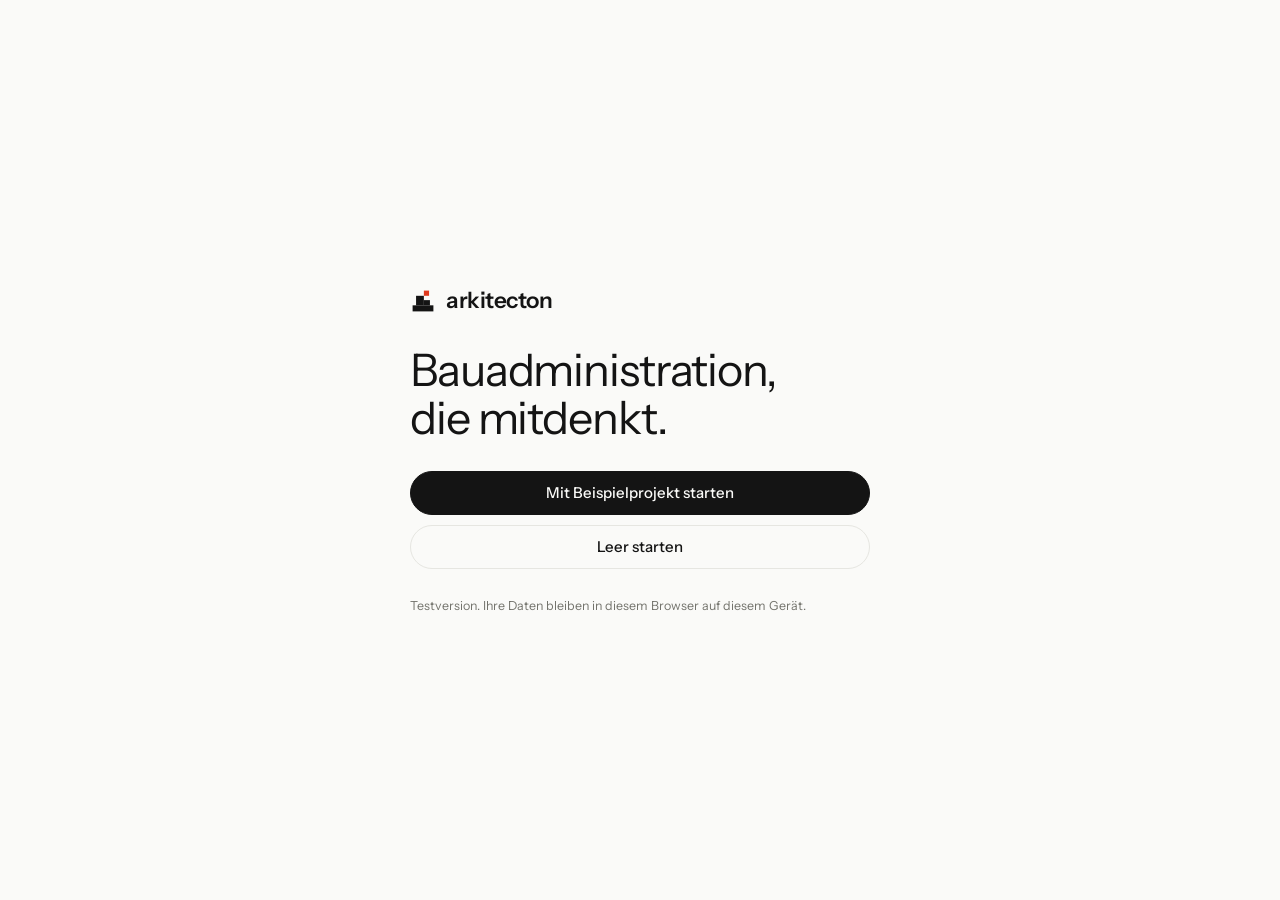
==== app/index.html @ c833113b "Budget am Computer: Kostenvoranschlag beim Öffnen direkt unter den Kacheln Wie bei Handwerker: beim " ====
<!DOCTYPE html>
<html lang="de">
<head>
<meta charset="utf-8">
<meta name="viewport" content="width=device-width, initial-scale=1, viewport-fit=cover">
<title>arkitecton</title>
<meta name="description" content="Bauadministration für Architekturbüros: Rechnungen, Handwerker, Budget und Ausschreibungen.">
<meta name="theme-color" content="#fafaf8">
<meta name="apple-mobile-web-app-capable" content="yes">
<meta name="apple-mobile-web-app-title" content="arkitecton">
<meta name="apple-mobile-web-app-status-bar-style" content="default">
<link rel="manifest" href="../manifest.webmanifest">
<link rel="apple-touch-icon" href="../icon-180.png">
<link rel="icon" type="image/png" href="../icon-192.png">
<script>try{var t=localStorage.getItem("arkitecton:theme");if(t==="light"||t==="dark")document.documentElement.setAttribute("data-theme",t);}catch(e){}</script>
<link rel="stylesheet" href="../styles.css?v=20261127f">
</head>
<body>
<div class="app" id="app"><script>try{if(localStorage.getItem("arkitecton:nav")==="min")document.getElementById("app").classList.add("rail-min");}catch(e){}</script>
  <aside class="rail" aria-label="Navigation">
    <div class="word"><svg viewBox="0 0 30 30" aria-hidden="true"><rect class="mk-ink" x="3" y="20" width="24" height="7"/><rect class="mk-ink" x="7" y="9" width="9" height="11"/><rect class="mk-ink" x="16" y="14" width="7" height="6"/><rect class="mk-red" x="16" y="3" width="6" height="6"/></svg><span class="wt">arkitecton</span></div>
    <button type="button" class="firm" data-act="home" id="railFirm"></button>
    <nav class="nav firmnav" id="firmNav"></nav>
    <nav class="nav" id="nav"></nav>
    <div class="foot"><nav class="nav" id="footNav"></nav></div>
  </aside>
  <header class="topbar">
    <div class="word" data-act="home" role="button" tabindex="0" aria-label="Home" style="cursor:pointer"><svg viewBox="0 0 30 30" aria-hidden="true"><rect class="mk-ink" x="3" y="20" width="24" height="7"/><rect class="mk-ink" x="7" y="9" width="9" height="11"/><rect class="mk-ink" x="16" y="14" width="7" height="6"/><rect class="mk-red" x="16" y="3" width="6" height="6"/></svg></div>
    <div class="tp"><button type="button" class="firm" data-act="home" id="topFirm"></button><button type="button" class="proj" data-act="home" id="topProj"></button></div>
    <button type="button" class="tile" data-act="nav" data-v="einstellungen" id="topSet"></button>
  </header>
  <main id="main"></main>
  <nav class="tabbar" id="tabbar"></nav>
</div>
<div id="overlay"></div>
<div id="toast" role="status" aria-live="polite"></div>
<script src="../bkp.js?v=20261127f"></script>
<script src="../js/01-core.js?v=20261127f"></script>
<script src="../js/02-logic.js?v=20261127f"></script>
<script src="../js/03-shell.js?v=20261127f"></script>
<script src="../js/04-documents.js?v=20261127f"></script>
<script src="../js/05-pdf.js?v=20261127f"></script>
<script src="../js/06-views.js?v=20261127f"></script>
<script src="../js/07-invoices.js?v=20261127f"></script>
<script src="../js/08-forms.js?v=20261127f"></script>
<script src="../js/09-seal.js?v=20261127f"></script>
<script src="../js/10-scan.js?v=20261127f"></script>
<script src="../js/11-bids.js?v=20261127f"></script>
<script src="../app.js?v=20261127f"></script>
</body>
</html>
---- styles.css ----
/* Instrument Sans, self-hosted (SIL Open Font License, see fonts/OFL.txt): no request to Google, no visitor IP sent to third parties */
@font-face{font-family:"Instrument Sans";font-style:normal;font-display:swap;font-weight:400 700;font-stretch:75% 100%;src:url(fonts/instrument-sans-latin-standard-normal.woff2) format("woff2");unicode-range:U+0000-00FF,U+0131,U+0152-0153,U+02BB-02BC,U+02C6,U+02DA,U+02DC,U+0304,U+0308,U+0329,U+2000-206F,U+20AC,U+2122,U+2191,U+2193,U+2212,U+2215,U+FEFF,U+FFFD}
@font-face{font-family:"Instrument Sans";font-style:normal;font-display:swap;font-weight:400 700;font-stretch:75% 100%;src:url(fonts/instrument-sans-latin-ext-standard-normal.woff2) format("woff2");unicode-range:U+0100-02BA,U+02BD-02C5,U+02C7-02CC,U+02CE-02D7,U+02DD-02FF,U+0304,U+0308,U+0329,U+1D00-1DBF,U+1E00-1E9F,U+1EF2-1EFF,U+2020,U+20A0-20AB,U+20AD-20C0,U+2113,U+2C60-2C7F,U+A720-A7FF}
/* Layout: studio calm. One plane, hairlines instead of boxes, large light headings, a strict 12-column rhythm.
   Desktop: text rail left. Phone: slim top bar, bottom bar with the scan button in the middle. */
:root{
  --bg:#fafaf8; --raise:#ffffff; --ink:#141414; --muted:#66665f; --faint:#73736c; --line:#e6e6e1; --hover:#f1f1ed;
  --mark:#e03a1e;
  --ok:#2f7d4f; --warn:#9a5c00; --crit:#c8321c; --acc:#2f4ad0;
  --font:"Instrument Sans","Helvetica Neue",Helvetica,Arial,system-ui,sans-serif;
  color-scheme:light;
}
@media (prefers-color-scheme: dark){
  :root:not([data-theme="light"]){
    --bg:#111110; --raise:#191918; --ink:#ededea; --muted:#9b9b94; --faint:#8a8a83; --line:#2a2a28; --hover:#1f1f1d;
    --mark:#ff5a3c; --ok:#6cc290; --warn:#e2a54c; --crit:#f07a6e; --acc:#93a3ff; color-scheme:dark;
  }
}
:root[data-theme="dark"]{
  --bg:#111110; --raise:#191918; --ink:#ededea; --muted:#9b9b94; --faint:#8a8a83; --line:#2a2a28; --hover:#1f1f1d;
  --mark:#ff5a3c; --ok:#6cc290; --warn:#e2a54c; --crit:#f07a6e; --acc:#93a3ff; color-scheme:dark;
}
*{box-sizing:border-box}
html,body{height:100%;margin:0}
body{background:var(--bg);color:var(--ink);font:15px/1.5 var(--font);font-variant-numeric:tabular-nums lining-nums;-webkit-font-smoothing:antialiased}
button,input,select,textarea{font:inherit;color:inherit}
button{cursor:pointer}
:focus-visible{outline:2px solid var(--ink);outline-offset:2px}
h1,h2,h3{margin:0;font-weight:400;text-wrap:balance}
h1{font-size:clamp(2rem,3.4vw,2.9rem);letter-spacing:-.025em;line-height:1.08}
h2{font-size:1.125rem;font-weight:500;letter-spacing:-.005em}
.app{display:grid;grid-template-columns:240px 1fr;height:100%}

/* rail */
.rail{display:flex;flex-direction:column;gap:40px;padding:36px 28px;border-right:1px solid var(--line)}
.word{display:flex;align-items:center;gap:10px;font-size:1.125rem;font-weight:600;letter-spacing:-.02em}
.word svg{width:22px;height:22px}
.mk-ink{fill:var(--ink)} .mk-red{fill:var(--mark)}
.nav{display:flex;flex-direction:column;gap:2px}
.nav button{all:unset;cursor:pointer;display:flex;align-items:center;gap:10px;padding:7px 0;color:var(--muted);font-size:.9375rem}
.nav button::before{content:"";width:6px;height:6px;background:transparent}
.nav button:hover{color:var(--ink)}
.nav button[aria-current="page"]{color:var(--ink)}
.nav button[aria-current="page"]::before{background:var(--mark)}
.nav .sep{height:18px}
.nav button:focus-visible{outline:2px solid var(--ink);outline-offset:4px}
.rail .scan{margin-top:-8px}
.rail .foot{margin-top:auto;display:flex;flex-direction:column;gap:12px;font-size:.78rem;color:var(--faint)}

/* buttons */
.btn{display:inline-flex;align-items:center;justify-content:center;gap:8px;min-height:44px;padding:0 18px;border:1px solid var(--line);background:transparent;border-radius:999px;font-weight:500;position:relative;overflow:hidden;white-space:nowrap}
.btn:hover{border-color:var(--ink)}
.btn.primary{background:var(--ink);border-color:var(--ink);color:var(--bg)}
.btn.primary:hover{opacity:.86}
.btn:disabled{opacity:.35;cursor:not-allowed}
.btn.block{width:100%}
.btn input[type=file]{position:absolute;inset:0;opacity:0;cursor:pointer}
.ghost{all:unset;cursor:pointer;color:var(--muted);font-size:.875rem;padding:6px 0}
.ghost:hover{color:var(--ink)}
.ghost:focus-visible{outline:2px solid var(--ink);outline-offset:3px}
.lang{display:inline-flex;gap:10px}
.lang button{all:unset;cursor:pointer;color:var(--faint);font-weight:500;font-size:.78rem}
.lang button[aria-pressed="true"]{color:var(--ink)}

/* page */
main{overflow:auto;overflow-x:hidden;height:100%}
.ph>*{min-width:0}
.page{max-width:1000px;margin:0 auto;padding:56px 64px 96px;display:flex;flex-direction:column;gap:56px}
.ph{display:grid;grid-template-columns:1fr auto;align-items:end;gap:20px}
.ph .eyebrow{grid-column:1/-1;font-size:.78rem;color:var(--muted);letter-spacing:.01em}
.ph .lead{grid-column:1/-1;margin:-6px 0 0;color:var(--muted);font-size:1.125rem}
.ph .tools{display:flex;gap:10px}
.back{all:unset;cursor:pointer;color:var(--muted);font-size:.875rem;margin-bottom:-36px}
.back:hover{color:var(--ink)}

/* stats */
.stats{display:grid;grid-template-columns:repeat(3,minmax(0,1fr));gap:32px}
.stat{all:unset;display:flex;flex-direction:column;gap:6px;padding-top:16px;border-top:1px solid var(--ink);min-width:0}
button.stat{cursor:pointer}
button.stat:hover .sv{color:var(--muted)}
button.stat:focus-visible{outline:2px solid var(--ink);outline-offset:4px}
.sl{font-size:.78rem;color:var(--muted)}
.sv{font-size:clamp(1.7rem,2.6vw,2.2rem);letter-spacing:-.02em;line-height:1.1;white-space:nowrap;overflow:hidden;text-overflow:ellipsis}
.ss{font-size:.78rem;color:var(--muted);display:flex;align-items:center;gap:8px}
.sv.warn{color:var(--warn)} .sv.crit{color:var(--crit)} .sv.ok{color:var(--ok)}
.mini{display:inline-flex;width:64px;height:4px;background:var(--line)}
.mini i{display:block;height:100%;background:var(--ink)}

/* sections and rows */
section{display:flex;flex-direction:column}
.sh{display:flex;align-items:baseline;gap:10px;padding-bottom:12px;border-bottom:1px solid var(--line)}
.sh .cnt{color:var(--faint);font-size:.875rem}
.sh .right{margin-left:auto}
.rows{display:flex;flex-direction:column}
.row{all:unset;box-sizing:border-box;cursor:pointer;display:grid;grid-template-columns:8px minmax(0,1fr) auto auto 112px;align-items:center;gap:16px;min-height:60px;padding:10px 4px;border-bottom:1px solid var(--line)}
.row:hover{background:var(--hover)}
.row:focus-visible{outline:2px solid var(--ink);outline-offset:-2px}
.row.static{cursor:default} .row.static:hover{background:none}
.rt{white-space:nowrap;overflow:hidden;text-overflow:ellipsis}
.rt .q{color:var(--muted);margin-left:8px}
.rm{color:var(--muted);font-size:.875rem;white-space:nowrap;overflow:hidden;text-overflow:ellipsis;max-width:280px}
.ra{text-align:right;white-space:nowrap}
.rl{font-size:.875rem;text-align:right;white-space:nowrap}
.dot{width:8px;height:8px;border-radius:50%;background:var(--faint)}
.d-ok{background:var(--ok)} .d-warn{background:var(--warn)} .d-crit{background:var(--crit)} .d-acc{background:var(--acc)} .d-n{background:var(--line)}
.l-ok{color:var(--ok)} .l-warn{color:var(--warn)} .l-crit{color:var(--crit)} .l-acc{color:var(--acc)} .l-n{color:var(--faint)}
.up{color:var(--warn)} .down{color:var(--ok)} .neg{color:var(--crit)}
.more{all:unset;cursor:pointer;padding:16px 4px;color:var(--muted);font-size:.875rem}
.more:hover{color:var(--ink)}
.empty{padding:28px 4px;color:var(--muted);display:flex;flex-direction:column;gap:16px;align-items:flex-start}

/* tabs */
.tabs{display:flex;gap:28px;border-bottom:1px solid var(--line);overflow-x:auto;overflow-y:hidden;overscroll-behavior-x:contain;padding-top:4px;scrollbar-width:none;margin-bottom:-32px}
.tabs::-webkit-scrollbar{display:none}
.tabs button{all:unset;cursor:pointer;padding:0 0 12px;color:var(--muted);white-space:nowrap;border-bottom:2px solid transparent;margin-bottom:-1px}
.tabs button[aria-selected="true"]{color:var(--ink);border-bottom-color:var(--ink)}
.tabs button:focus-visible{outline:2px solid var(--ink);outline-offset:3px}
.tabs .c{color:var(--faint);margin-left:6px}

/* budget rows */
.brow{display:grid;grid-template-columns:44px minmax(0,1fr) 200px 130px;align-items:center;gap:16px;min-height:64px;padding:10px 4px;border-bottom:1px solid var(--line)}
.brow .code{color:var(--muted)}
.brow .bar{height:4px;background:var(--line);display:flex;margin-top:8px;position:relative}
.brow .bar i{display:block;height:100%}
.brow .bar .kv{position:absolute;top:-4px;bottom:-4px;width:1px;background:var(--ink)}
.c-paid{background:var(--ink)} .c-appr{background:var(--acc)} .c-open{background:var(--warn)}
.brow .nums{text-align:right;color:var(--muted);font-size:.875rem}
.brow .rest{text-align:right}
.legend{display:flex;gap:20px;flex-wrap:wrap;font-size:.78rem;color:var(--muted);padding-top:14px}
.legend span{display:inline-flex;align-items:center;gap:8px}
.legend i{width:12px;height:4px;display:inline-block}

/* checks */
.checks{list-style:none;margin:0;padding:0}
.checks li{display:grid;grid-template-columns:20px 1fr;gap:14px;padding:14px 4px;border-bottom:1px solid var(--line)}
.checks .res{display:block;color:var(--muted);font-size:.875rem;margin-top:2px}
.ic{width:18px;height:18px;border-radius:50%;display:inline-flex;align-items:center;justify-content:center;font-size:.66rem;font-weight:700;margin-top:2px;color:#fff}
.ic.ok{background:var(--ok)} .ic.warn{background:var(--warn)} .ic.crit{background:var(--crit)} .ic.info{background:var(--faint)}
.checks input{width:18px;height:18px;margin:3px 0 0;accent-color:var(--ink)}
.checks label{cursor:pointer}
.cols{display:grid;grid-template-columns:repeat(2,minmax(0,1fr));gap:48px}
.bar-actions{display:flex;justify-content:flex-end;gap:12px;flex-wrap:wrap}
.notice{display:flex;gap:12px;align-items:baseline;font-size:.9375rem}
.notice .ic{flex:none;transform:translateY(3px)}

/* overlay: drawer, sheet, modal */
#overlay{position:fixed;inset:0;display:none;z-index:30}
#overlay.on{display:block}
.scrim{position:absolute;inset:0;background:rgba(10,10,10,.32)}
.drawer{position:absolute;top:0;right:0;bottom:0;width:min(500px,100%);background:var(--raise);display:flex;flex-direction:column}
.sheet{position:absolute;left:50%;top:50%;transform:translate(-50%,-50%);width:min(460px,calc(100% - 32px));max-height:calc(100% - 32px);background:var(--raise);display:flex;flex-direction:column;border-radius:4px}
.ohead{display:flex;align-items:flex-start;justify-content:space-between;gap:12px;padding:28px 28px 0}
.ohead .sub{color:var(--muted);font-size:.875rem;margin-top:4px}
.obody{padding:24px 28px;overflow:auto;display:flex;flex-direction:column;gap:28px}
.ofoot{padding:16px 28px 24px;display:flex;gap:10px;justify-content:flex-end;flex-wrap:wrap}
.x{all:unset;cursor:pointer;width:36px;height:36px;display:flex;align-items:center;justify-content:center;color:var(--muted);font-size:1.5rem;margin:-6px -8px 0 0;border-radius:50%}
.x:hover{background:var(--hover);color:var(--ink)}
.big{font-size:2.4rem;letter-spacing:-.025em;line-height:1}
.calc{display:grid;grid-template-columns:1fr auto;gap:8px 0}
.calc .r{padding-left:16px}
.calc .r{text-align:right}
.calc .sum{border-top:1px solid var(--ink);padding-top:10px;font-weight:500}
details{border-top:1px solid var(--line)}
details:last-child{border-bottom:1px solid var(--line)}
summary{cursor:pointer;list-style:none;display:flex;justify-content:space-between;align-items:center;padding:14px 0;color:var(--muted)}
summary::-webkit-details-marker{display:none}
summary::after{content:"+";font-size:1.125rem;color:var(--faint)}
details[open] summary::after{content:"–"}
details .in{padding:0 0 16px}
.kv{display:grid;grid-template-columns:max-content 1fr;gap:6px 18px;margin:0;font-size:.9375rem}
.kv dt{color:var(--muted)} .kv dd{margin:0;overflow-wrap:anywhere}
.done{display:flex;flex-direction:column;gap:8px}
.done .h{font-size:.78rem;color:var(--muted)}
.chips{display:flex;flex-wrap:wrap;gap:6px}
.chip{font-size:.875rem;padding:5px 10px;border-radius:999px;background:var(--hover)}
.chip.ok::before{content:"✓ ";color:var(--ok);font-weight:600}
.menu{display:flex;flex-direction:column}
.menu .mi{all:unset;box-sizing:border-box;cursor:pointer;position:relative;display:flex;justify-content:space-between;align-items:center;min-height:54px;padding:0 4px;border-bottom:1px solid var(--line)}
.menu .mi:hover{background:var(--hover)}
.menu .mi:focus-within,.menu .mi:focus-visible{outline:2px solid var(--ink);outline-offset:-2px}
.menu .mi .k{color:var(--faint);font-size:.78rem}
.menu .mi input{position:absolute;inset:0;opacity:0;cursor:pointer}
.menu .grp{font-size:.78rem;color:var(--muted);padding:18px 4px 6px}
.menu .grp:first-child{padding-top:0}
.fields{display:grid;grid-template-columns:1fr 1fr;gap:18px}
.f{display:flex;flex-direction:column;gap:6px;min-width:0}
.f.wide{grid-column:1/-1}
.f label,.f .l{font-size:.78rem;color:var(--muted)}
.f .v{overflow-wrap:anywhere}
.f input,.f select{border:0;border-bottom:1px solid var(--line);background:transparent;padding:6px 0;border-radius:0;width:100%}
.f input:focus,.f select:focus{outline:none;border-bottom-color:var(--ink)}
.scanbox{display:flex;flex-direction:column;align-items:center;gap:18px;padding:16px 0 4px;text-align:center}
.frame{width:150px;height:150px;position:relative}
.frame i{position:absolute;width:30px;height:30px;border-color:var(--ink);border-style:solid}
.frame i:nth-child(1){top:0;left:0;border-width:2px 0 0 2px}
.frame i:nth-child(2){top:0;right:0;border-width:2px 2px 0 0}
.frame i:nth-child(3){bottom:0;left:0;border-width:0 0 2px 2px}
.frame i:nth-child(4){bottom:0;right:0;border-width:0 2px 2px 0}
.frame b{position:absolute;inset:50px;background:var(--mark);opacity:.9}
.err{color:var(--crit);font-size:.9375rem}
textarea{width:100%;min-height:170px;border:1px solid var(--line);background:transparent;padding:12px;font-size:.9375rem;resize:vertical;border-radius:4px}
#toast{position:fixed;left:50%;bottom:28px;transform:translateX(-50%);background:var(--ink);color:var(--bg);padding:12px 18px;border-radius:999px;font-size:.875rem;display:none;z-index:50;max-width:calc(100% - 32px);white-space:nowrap;overflow:hidden;text-overflow:ellipsis}
#toast.on{display:block}

/* phone */
.topbar,.tabbar{display:none}
@media (max-width:960px){ .page{padding:48px 40px 96px} .cols{grid-template-columns:1fr} }
@media (max-width:820px){
  .app{grid-template-columns:1fr;grid-template-rows:auto 1fr}
  .rail{display:none}
  .topbar{display:flex;align-items:center;gap:12px;padding:14px 20px;border-bottom:1px solid var(--line);background:var(--bg)}
  .topbar .word{font-size:1.125rem}
  .topbar .proj{flex:1;min-width:0;color:var(--muted);font-size:.875rem;white-space:nowrap;overflow:hidden;text-overflow:ellipsis}
  main{padding-bottom:84px}
  .page{padding:28px 20px 40px;gap:40px}
  .ph{grid-template-columns:1fr auto}
  .back{margin-bottom:-24px}
  .stats{display:flex;gap:16px;overflow-x:auto;scroll-snap-type:x mandatory;scroll-padding:0 20px;margin:0 -20px;padding:0 20px;scrollbar-width:none}
  .stats::-webkit-scrollbar{display:none}
  .stat{flex:0 0 68%;scroll-snap-align:start}
  .row{grid-template-columns:8px minmax(0,1fr) auto;gap:12px;min-height:64px}
  .row .rm,.row .rl{display:none}
  .rt .q{display:block;margin:2px 0 0;font-size:.875rem}
  .brow{grid-template-columns:36px minmax(0,1fr) auto}
  .brow .nums{display:none}
  .tabs{margin-bottom:-20px}
  .tabbar{display:grid;grid-template-columns:repeat(5,1fr);align-items:end;position:fixed;left:0;right:0;bottom:0;z-index:20;background:var(--bg);border-top:1px solid var(--line);padding:6px 4px calc(8px + env(safe-area-inset-bottom))}
  .tabbar button{all:unset;cursor:pointer;display:flex;flex-direction:column;align-items:center;gap:4px;font-size:.78rem;color:var(--muted);padding:4px 0}
  .tabbar button::before{content:"";width:5px;height:5px;background:transparent}
  .tabbar button[aria-current="page"]{color:var(--ink)}
  .tabbar button[aria-current="page"]::before{background:var(--mark)}
  .tabbar .fab{all:unset;cursor:pointer;justify-self:center;width:56px;height:56px;border-radius:50%;background:var(--ink);color:var(--bg);display:flex;align-items:center;justify-content:center;margin-top:-22px;box-shadow:0 6px 18px rgba(0,0,0,.18)}
  .tabbar .fab svg{width:24px;height:24px;stroke:currentColor;fill:none;stroke-width:1.8}
  .drawer,.sheet{top:auto;bottom:0;left:0;right:0;transform:none;width:100%;max-height:92%;border-radius:16px 16px 0 0}
  .ohead{padding:22px 20px 0} .obody{padding:20px} .ofoot{padding:12px 20px calc(16px + env(safe-area-inset-bottom))}
  .ofoot .btn{flex:1 1 auto;white-space:normal;height:auto;min-height:48px;text-align:center}
  .fields{grid-template-columns:1fr}
  #toast{bottom:96px}
}
@media (prefers-reduced-motion: no-preference){
  .drawer{animation:inR .2s ease-out} .sheet{animation:inF .16s ease-out}
  @keyframes inR{from{transform:translateX(24px);opacity:.6}}
  @keyframes inF{from{opacity:.4}}
  @media (max-width:820px){ .drawer,.sheet{animation:inU .2s ease-out} @keyframes inU{from{transform:translateY(40px)}} }
}

/* ---------- MVP additions ---------- */
.projbtn{all:unset;cursor:pointer;display:flex;flex-direction:column;gap:2px;padding:10px 0;border-top:1px solid var(--line);border-bottom:1px solid var(--line)}
.projbtn .l{font-size:.78rem;color:var(--faint)}
.projbtn .n{font-weight:500;display:flex;justify-content:space-between;gap:8px}
.projbtn .n::after{content:"⌄";color:var(--faint)}
.projbtn:hover .n{color:var(--muted)}
.projbtn:focus-visible{outline:2px solid var(--ink);outline-offset:4px}
.rail .links{display:flex;flex-direction:column;gap:6px}
.rail .links button{all:unset;cursor:pointer;color:var(--muted);font-size:.78rem}
.rail .links button:hover{color:var(--ink)}
.topbar .proj{all:unset;cursor:pointer;flex:1;min-width:0;color:var(--ink);font-size:.875rem;font-weight:500;white-space:nowrap;overflow:hidden;text-overflow:ellipsis}
.topbar .proj::after{content:" ⌄";color:var(--faint)}
.sh .add{all:unset;cursor:pointer;margin-left:auto;color:var(--muted);font-size:.875rem}
.sh .add:hover{color:var(--ink)}
.sh .add:focus-visible{outline:2px solid var(--ink);outline-offset:3px}
.welcome{min-height:100%;display:flex;align-items:center;justify-content:center;padding:40px 24px}
.welcome .box{max-width:460px;display:flex;flex-direction:column;gap:28px}
.welcome .word{font-size:1.4rem}
.welcome h1{font-size:clamp(2rem,6vw,2.8rem)}
.welcome .acts{display:flex;flex-direction:column;gap:10px}
.welcome .fine{font-size:.78rem;color:var(--faint)}
.cam{position:relative;width:100%;max-width:340px;aspect-ratio:1/1;background:#000;overflow:hidden;border-radius:6px}
.cam video{width:100%;height:100%;object-fit:cover;display:block}
.cam .corners{position:absolute;inset:12%;pointer-events:none}
.cam .corners i{position:absolute;width:28px;height:28px;border-color:#fff;border-style:solid}
.cam .corners i:nth-child(1){top:0;left:0;border-width:3px 0 0 3px}
.cam .corners i:nth-child(2){top:0;right:0;border-width:3px 3px 0 0}
.cam .corners i:nth-child(3){bottom:0;left:0;border-width:0 0 3px 3px}
.cam .corners i:nth-child(4){bottom:0;right:0;border-width:0 3px 3px 0}
.camhint{color:var(--muted);font-size:.875rem;min-height:1.4em}
.f textarea{min-height:0}
.f .hint{font-size:.78rem;color:var(--faint)}
.danger{color:var(--crit)!important}
.btn.danger{border-color:var(--crit)}
.row .rt small{color:var(--muted);margin-left:8px;font-size:.875rem}

/* fixes 2026-11-12 */
.in .checks li:last-child{border-bottom:0}
.payline{display:flex;justify-content:space-between;align-items:baseline;margin-top:-18px;color:var(--muted)}
.payline span:last-child{color:var(--ink);font-weight:500}
.btn.primary:disabled{opacity:.45}
@media (max-width:820px){input,select,textarea,.f input,.f select{font-size:1.125rem}}
.hint{font-size:.78rem;color:var(--muted)}
@media (hover:none){.btn.primary:hover{opacity:1;border-color:var(--ink)}.btn:hover{border-color:var(--line)}.row:hover{background:none}.x:hover{background:none}}
#toast{white-space:normal;text-align:center;border-radius:18px;max-width:min(560px,calc(100% - 32px))}

/* contractor across sites */
.total{display:flex;align-items:baseline;gap:14px;flex-wrap:wrap;padding:4px 0 0}
.total .tv{font-size:1.6rem;letter-spacing:-.02em}
.total .ts{color:var(--muted)}
details.site{border-top:1px solid var(--ink)}
details.site:last-child{border-bottom:0}
details.site>summary{padding:18px 0;color:var(--ink);font-size:1.125rem}
details.site>summary .sp,.rt .sp{color:var(--muted)}
details.site>summary .sc{color:var(--muted);font-size:.875rem;margin-left:auto;margin-right:14px}
details.site>.in{display:flex;flex-direction:column;gap:28px;padding:4px 0 28px}
.ctx{color:var(--muted);font-size:.875rem}
details.site>summary{gap:12px}
details.site>summary .sn{flex:1;min-width:0}
details.site>summary .sc{white-space:nowrap;margin-left:0}
@media (max-width:820px){details.site>summary .sc{font-size:.78rem}details.site>summary{font-size:1.125rem}}

/* icon buttons */
.ib{all:unset;box-sizing:border-box;cursor:pointer;display:inline-flex;align-items:center;justify-content:center;width:40px;height:40px;border-radius:999px;color:var(--muted);border:1px solid var(--line);background:transparent}
.ib:hover{color:var(--ink);border-color:var(--ink)}
.ib:focus-visible{outline:2px solid var(--ink);outline-offset:2px}
@media (hover:none){.ib:hover{color:var(--muted);border-color:var(--line)}}
.ph .ib{width:44px;height:44px}
.qtools{display:flex;gap:8px;align-items:center;flex-wrap:wrap}
.qsep{flex:1}
/* fixed amount column so rows line up */
.row:not(.brow){grid-template-columns:8px minmax(0,1.15fr) minmax(0,1fr) 132px 112px}
.row:not(.brow) .rm{max-width:none;text-align:left}
.row .ra{text-align:right}
@media (max-width:820px){.row:not(.brow){grid-template-columns:8px minmax(0,1fr) auto}}

.dtools{display:flex;align-items:center;gap:18px;flex-wrap:wrap}
.ghost.link{padding:0;text-decoration:underline;color:inherit}
.calc .sp{color:var(--muted)}
.ic.n{background:var(--faint)}

.calc.kvx{grid-template-columns:1fr auto 70px}
.calc.kvx .d{color:var(--muted)}
.calc.kvx .sum{border-top:1px solid var(--ink);padding-top:10px;font-weight:500}
.brow.hl{animation:hl 2.6s ease-out}
@keyframes hl{0%,40%{background:var(--hover)}100%{background:transparent}}

/* nav icons */
.nav .ni{width:19px;height:19px;flex:none}
.tabbar button .ni{width:23px;height:23px}
.tabbar button{gap:3px}
/* mobile rows: reason under the name */
@media (max-width:820px){
  .row:not(.brow){grid-template-columns:8px minmax(0,1fr) auto;row-gap:2px}
  .row:not(.brow) .dot{grid-row:1/span 2;align-self:center}
  .row:not(.brow) .rt{grid-column:2;grid-row:1}
  .row:not(.brow) .rm{display:block;grid-column:2;grid-row:2;max-width:none;font-size:.78rem}
  .row:not(.brow) .ra{grid-column:3;grid-row:1/span 2;align-self:center}
}

/* firm name */
.firm{all:unset;cursor:pointer;color:var(--muted);font-size:.875rem;white-space:nowrap;overflow:hidden;text-overflow:ellipsis;max-width:100%}
.firm:hover{color:var(--ink)}
.rail .firm{margin:-36px 0 0 0;display:block;white-space:normal;line-height:1.3}
.topbar .tp{flex:1;min-width:0;display:flex;flex-direction:column;gap:1px}
.topbar .tp .firm{font-size:.78rem;display:block}
.topbar .tp .proj{flex:none;display:block}

/* projects sheet */
.hact{display:flex;align-items:center;gap:6px}
.plist{display:flex;flex-direction:column}
.prow{display:flex;align-items:center;gap:10px;border-bottom:1px solid var(--line);min-height:56px}
.prow .pname{all:unset;cursor:pointer;flex:1;min-width:0;display:flex;align-items:center;gap:6px;padding:14px 0;white-space:nowrap;overflow:hidden;text-overflow:ellipsis}
.prow .pname .sp{color:var(--muted)}
.prow:not(.cur) .pname{padding-left:16px}
.pdot{width:6px;height:6px;background:var(--mark);flex:none}
.prow .pname:hover{color:var(--ink)}

.firm[aria-current="page"]{color:var(--ink)}
.sh .right{margin-left:auto}
/* (firm name visibility handled by .is-home) */

/* fee invoices */
.seg{display:inline-flex;border:1px solid var(--line);border-radius:999px;padding:3px;gap:2px;margin-bottom:8px}
.seg button{all:unset;cursor:pointer;padding:7px 16px;border-radius:999px;color:var(--muted);font-size:.9375rem}
.seg button[aria-selected="true"]{background:var(--ink);color:var(--bg)}
.fline,.flhead{display:grid;grid-template-columns:minmax(0,1fr) 64px 82px 96px 34px;gap:8px;align-items:center}
.flhead{font-size:.78rem;color:var(--muted);margin-top:6px}
.fline input{width:100%;box-sizing:border-box}
.fline .lq,.fline .lp{text-align:right}
.ib.sm{width:32px;height:32px}
.chk{display:flex;align-items:center;gap:10px;cursor:pointer}
.chk input{width:18px;height:18px;flex:none;accent-color:var(--ink)}
.f .chk+.chk{margin-top:10px}
.f .chk:has(input[type=checkbox]){align-items:flex-start}.f .chk:has(input[type=checkbox]) input{margin-top:2px}
.logo-row{display:flex;align-items:center;gap:14px;flex-wrap:wrap}
.logo-prev{max-height:40px;max-width:160px;object-fit:contain}
#feeCalc{margin-top:4px}

@media (min-width:821px){.stats:has(> :nth-child(4)){grid-template-columns:repeat(4,minmax(0,1fr));gap:24px}}

@media (min-width:821px){.sheet.wide{width:min(720px,calc(100vw - 48px));max-width:none}}
.big .amt{white-space:nowrap}

@media (min-width:821px){.stats:has(> :nth-child(4)) .sv{font-size:1.75rem}}
@media (max-width:820px){
  .row:not(.brow) .rl{display:block;grid-column:3;grid-row:2;font-size:.78rem;text-align:right;white-space:nowrap}
  .row:not(.brow) .ra{grid-row:1;align-self:end}
  .row:not(.brow) .rl:empty{display:none}
}

/* income chart */
.income{--s1:#2a78d6;--s2:#eb6834}
:root[data-theme="dark"] .income{--s1:#3987e5;--s2:#d95926}
@media (prefers-color-scheme:dark){:root:not([data-theme="light"]) .income{--s1:#3987e5;--s2:#d95926}}
.income .legend,.income .olegend{display:flex;flex-wrap:wrap;gap:8px 22px;color:var(--muted);font-size:.875rem}
.income .legend b,.income .olegend b{color:var(--ink);font-weight:500}
.income .k{display:inline-block;width:10px;height:10px;border-radius:2px;margin-right:6px;vertical-align:-1px}
.income .k.s1,.income svg .s1{background:var(--s1);fill:var(--s1)}
.income .k.s2,.income svg .s2{background:var(--s2);fill:var(--s2)}
.income .chart{margin:10px 0 6px}
.income svg{width:100%;height:auto;display:block;overflow:visible}
.income .gl{stroke:var(--line);stroke-width:1}
.income .ax{fill:var(--faint);font-size:12px}
.income .hit{fill:transparent}
.income .col:hover .hit{fill:var(--hover)}
.income .two{display:grid;grid-template-columns:1fr 1fr;gap:28px;margin-top:22px}
.income .sl{color:var(--muted);font-size:.875rem;margin-bottom:10px}
.income .obar{display:flex;gap:2px;height:14px;border-radius:4px;overflow:hidden;background:var(--line);margin-bottom:10px}
.income .obar span{display:block}
.income .b1{background:var(--faint)}.income .b2{background:var(--warn)}.income .b3{background:var(--crit)}
.income .k.b1{background:var(--faint)}.income .k.b2{background:var(--warn)}.income .k.b3{background:var(--crit)}
.income .exp{display:grid;grid-template-columns:repeat(2,1fr);gap:12px;margin-bottom:8px}
.income .exp>div{display:flex;flex-direction:column;gap:2px}
.income .ev{font-size:1.125rem}
@media (max-width:820px){.income .two{grid-template-columns:1fr}}

.feesum{all:unset;box-sizing:border-box;width:100%;cursor:pointer;display:grid;grid-template-columns:repeat(3,minmax(0,1fr));gap:10px 16px;padding:16px 0;border-top:1px solid var(--line);border-bottom:1px solid var(--line)}
.feesum .fh{grid-column:1/-1;display:flex;justify-content:space-between;align-items:baseline}
.feesum .sl{color:var(--ink);font-weight:500}
.feesum .go{color:var(--muted)}
.feesum .fv{display:flex;flex-direction:column;gap:2px;min-width:0}
.feesum .fv small{font-size:.78rem;color:var(--muted)}
.feesum .fv b{font-weight:500;color:var(--ink);white-space:nowrap}
.feesum:hover{background:var(--hover)}
/* documents */
.firmnav{margin:4px 0 14px}
.docs .sh .right .ib{position:relative;overflow:hidden;cursor:pointer}
.docs .sh .right .ib input{position:absolute;inset:0;opacity:0;cursor:pointer;font-size:0}
.dlist{border-top:1px solid var(--line)}
.drow{display:flex;align-items:center;gap:6px;border-bottom:1px solid var(--line)}
.dopen{all:unset;cursor:pointer;flex:1;min-width:0;display:grid;grid-template-columns:52px minmax(0,1fr);column-gap:12px;padding:11px 0;align-items:baseline}
.dopen:hover .dn{text-decoration:underline}
.dopen:focus-visible{outline:2px solid var(--ink);outline-offset:2px}
.dk{grid-row:span 2;font-size:.78rem;letter-spacing:.04em;text-transform:uppercase;color:var(--muted);border:1px solid var(--line);padding:2px 0;text-align:center;align-self:center}
.dn{overflow:hidden;text-overflow:ellipsis;white-space:nowrap}
.dm{grid-column:2;font-size:.875rem;color:var(--muted)}
.drow .ghost.danger{white-space:nowrap}
/* getting started */
.steps ol{list-style:none;margin:0;padding:0;border-top:1px solid var(--line)}
.steps li{border-bottom:1px solid var(--line)}
.steps li button{all:unset;cursor:pointer;display:flex;gap:14px;align-items:flex-start;padding:13px 0;width:100%}
.steps li button:focus-visible{outline:2px solid var(--ink);outline-offset:2px}
.steps .sn{flex:none;width:26px;height:26px;border-radius:50%;border:1px solid var(--line);display:grid;place-items:center;font-size:.875rem;color:var(--muted)}
.steps .st{display:flex;flex-direction:column;gap:2px}
.steps .st .ss{font-size:.875rem;color:var(--muted)}
.steps li.done .st{color:var(--muted)}
.steps li.done .sn{border-color:var(--ok);color:var(--ok)}
.steps li.next .sn{background:var(--ink);border-color:var(--ink);color:var(--bg)}
.steps li.next .st{font-weight:500}
/* data notice */
.dnote{display:flex;gap:10px;align-items:flex-start;border:1px solid var(--line);padding:12px 12px 12px 16px;margin:0 0 28px;font-size:.875rem;color:var(--muted)}
.dnote p{margin:0;flex:1;line-height:1.45}
.dnote b{color:var(--ink);font-weight:500}
.dnote .lnk{all:unset;cursor:pointer;color:var(--ink);text-decoration:underline;text-underline-offset:3px}
.dnote .ib{flex:none;width:30px;height:30px;font-size:.78rem}
.bhead{display:grid;grid-template-columns:44px minmax(0,1fr) 200px 130px;gap:16px;padding:0 4px 6px;font-size:.78rem;color:var(--muted);border-bottom:1px solid var(--line)}
.bhead span{text-align:right}
@media (max-width:820px){.bhead{grid-template-columns:36px minmax(0,1fr) auto}.bhead .nums{display:none}}
.big{white-space:nowrap}
@media (max-width:480px){.obody .big{font-size:2rem}}
.bhead span{text-align:left}.bhead .nums,.bhead .rest{text-align:right}
@media (hover:none){.feesum:hover{background:none}}
.topbar .proj::after{content:none}
.l-link{color:var(--ink);text-decoration:underline;text-underline-offset:3px}
/* project switcher */
.pswitch{all:unset;cursor:pointer;display:inline}
.pswitch .cv{display:inline-block;font-size:.5em;color:var(--muted);margin-left:.35em;transform:translateY(-.2em)}
.pswitch:hover .cv{color:var(--ink)}
.pswitch:focus-visible{outline:2px solid var(--ink);outline-offset:4px}
.psw{display:flex;flex-direction:column;gap:14px}
.psearch{width:100%;box-sizing:border-box;border:1px solid var(--line);border-radius:10px;padding:11px 14px;background:transparent;color:var(--ink);font:inherit}
.psearch:focus{outline:2px solid var(--ink);outline-offset:0}
.psw .plist{display:flex;flex-direction:column;border-top:1px solid var(--line)}
.pitem{all:unset;cursor:pointer;display:grid;grid-template-columns:minmax(0,1fr) 20px;column-gap:12px;padding:12px 2px;border-bottom:1px solid var(--line)}
.pitem[hidden]{display:none}
.pitem .pn{grid-column:1}
.pitem .pp{grid-column:1;font-size:.875rem;color:var(--muted)}
.pitem .pc{grid-column:2;grid-row:1/span 2;align-self:center;color:var(--ok)}
.pitem.cur .pn{font-weight:500}
.pitem:hover{background:var(--hover)}
.pitem:focus-visible{outline:2px solid var(--ink);outline-offset:-2px}
.pdone summary{cursor:pointer;color:var(--muted);padding:6px 0;font-size:.9375rem}
.pdone .cnt{color:var(--faint);margin-left:4px}
.pnone{margin:0;color:var(--muted)}
.padd{all:unset;cursor:pointer;color:var(--ink);padding:6px 0;font-weight:500}
.padd:hover{text-decoration:underline}
@media (hover:none){.pitem:hover{background:none}}
.psw .plist[hidden]{display:none}
/* keep the page from panning sideways on iOS */
html,body{max-width:100%;overflow-x:hidden;overscroll-behavior-x:none}
body{touch-action:manipulation}
.app{max-width:100vw;overflow-x:clip}
.topbar .tp .firm{display:none}

/* ---- review round: clarity fixes ---- */
.subh{font-size:.78rem;font-weight:500;color:var(--muted);letter-spacing:.02em;margin:22px 0 2px;padding-bottom:8px;border-bottom:1px solid var(--line)}
.sh+.subh{margin-top:14px}
.seg{align-self:flex-start}
.dtools .ghost{text-decoration:underline;text-underline-offset:3px}
.dtools .ghost:hover{color:var(--ink)}
.biglbl{font-size:.78rem;color:var(--muted);margin-bottom:-14px}
.gross{display:flex;justify-content:space-between;align-items:baseline;margin-top:-18px;color:var(--muted);font-size:.9375rem}
.rhead{display:grid;grid-template-columns:8px minmax(0,1.15fr) minmax(0,1fr) 132px 112px;gap:16px;padding:0 4px 8px;font-size:.78rem;color:var(--muted);border-bottom:1px solid var(--line)}
.rhead .r{text-align:right}
.act-hint{color:var(--muted);font-size:.875rem;margin-right:auto;align-self:center}
.legend-s{margin-left:auto;font-size:.78rem;color:var(--muted)}
.bsub{display:none;font-size:.78rem;color:var(--muted);margin-top:6px}
.brow .kvc{text-align:right;color:var(--muted);font-size:.875rem}
.brow .rest.mute{color:var(--muted)}
details.site>summary::after{content:"";width:8px;height:8px;border-right:1.5px solid var(--muted);border-bottom:1.5px solid var(--muted);transform:rotate(45deg) translateY(-3px);transition:transform .15s}
details.site[open]>summary::after{content:"";transform:rotate(-135deg) translateY(-1px)}
.f input.amt{font-variant-numeric:tabular-nums}
.pfirm{display:flex;flex-direction:column;border-top:1px solid var(--line)}
.topbar .proj .cv{display:inline-block;margin-left:6px;font-size:.8em;color:var(--muted)}
@media (max-width:820px){
  .stats{display:grid;grid-template-columns:repeat(2,minmax(0,1fr));gap:22px 16px;overflow:visible;margin:0;padding:0;scroll-snap-type:none}
  .stats>.stat{flex:none}
  .stats>.stat:first-child:nth-last-child(1){grid-column:1/-1}
  .sv{font-size:1.5rem}
  .ss{flex-wrap:wrap;row-gap:4px}
  .rhead{display:none}
  .bsub{display:block}
  .brow .kvc{display:none}
  .bhead .kvc{display:none}
  .topbar .proj{color:var(--ink)}
}
.brow,.bhead{grid-template-columns:44px minmax(0,1fr) 130px 130px 120px}
@media (max-width:820px){.brow,.bhead{grid-template-columns:36px minmax(0,1fr) auto}}
.d-n{background:color-mix(in srgb,var(--faint) 55%,transparent)}
@media (min-width:821px){.row:not(.brow),.rhead{grid-template-columns:8px minmax(0,1.15fr) minmax(0,1fr) 120px 150px}}
.gross{flex-wrap:wrap;gap:2px 12px}.gross span{white-space:nowrap}
/* field errors */
.f input[aria-invalid="true"],.f select[aria-invalid="true"]{border-bottom-color:var(--crit);box-shadow:0 1px 0 var(--crit)}
.ferr{color:var(--crit);font-size:.875rem;margin-top:4px}
/* toast stays clear of panel buttons on phone */
@media (max-width:820px){#toast.top{bottom:auto;top:calc(14px + env(safe-area-inset-top))}}
/* empty states with their main action */
.empty .eb,.nokb{display:flex;gap:10px;flex-wrap:wrap}
.nok p{margin:0 0 8px;line-height:1.45}.nok .sp{color:var(--muted);font-size:.9375rem}.nok .nokb{margin-top:10px}
/* labelled icon buttons */
.ibl{all:unset;cursor:pointer;display:inline-flex;align-items:center;gap:6px;height:36px;padding:0 12px;border:1px solid var(--line);border-radius:999px;color:var(--ink);font-size:.875rem;box-sizing:border-box;text-decoration:none}
.ibl:hover{border-color:var(--ink)}
.ibl:focus-visible{outline:2px solid var(--ink);outline-offset:2px}
.ibl svg{width:16px;height:16px}
.dtools .ibl{text-decoration:none}
.qtools{flex-wrap:wrap;gap:8px}
.ofoot .act-hint{font-size:.875rem}
/* all invoice tabs fit on a phone */
@media (max-width:820px){.tabs{gap:16px}.tabs button{font-size:.875rem}.tabs .c{margin-left:4px}}
@media (max-width:380px){.tabs{gap:12px}.tabs button{font-size:.875rem}}
/* status filter: chips that wrap on a phone, so every status stays visible */
@media (max-width:820px){
  .tabs.chips{flex-wrap:wrap;gap:8px;border-bottom:0;overflow:visible;margin-bottom:-12px;padding-top:0}
  .tabs.chips button{padding:7px 13px;border:1px solid var(--line);border-radius:999px;margin:0;font-size:.875rem}
  .tabs.chips button[aria-selected="true"]{background:var(--ink);color:var(--bg);border-color:var(--ink)}
  .tabs.chips button[aria-selected="true"] .c{color:inherit;opacity:.75}
  .ofoot{flex-wrap:wrap}
  .ofoot .act-hint{flex-basis:100%;margin:0 0 2px}
}
#toast{width:max-content;max-width:min(560px,calc(100vw - 32px));box-sizing:border-box}
/* horizontal gestures belong to the app, vertical scrolling stays native */
@media (max-width:820px){main{touch-action:pan-y;overscroll-behavior-x:none;will-change:transform}}
.ss.kst{flex-direction:column;align-items:flex-start;gap:5px}
.ss.kst .mini{margin:2px 0 4px}

/* ---- navigation: hover pill, collapsible rail (Einstellungen: fest offen / zugeklappt) ---- */
.rail{position:relative;z-index:30;background:var(--bg);overflow:hidden;box-sizing:border-box}
.nav button{position:relative;padding:8px 10px;margin:0 -10px;border-radius:10px;transition:background .15s,color .15s}
.nav button:hover{background:var(--hover)}
.nav button span,.rail .scan span,.rail .wt{white-space:nowrap;overflow:hidden;text-overflow:ellipsis}
.rail .scan{display:flex;align-items:center;justify-content:center;gap:10px;white-space:nowrap;overflow:hidden}
.rail .scan .ni{width:19px;height:19px;flex:none}
.rail .scan span{max-width:200px}
.rail .foot .nav{gap:0}
.rail .pinb{font-size:.875rem}
.rail .pinb .ni{width:17px;height:17px}

.app.rail-min{grid-template-columns:72px 1fr}
.app.rail-min .rail{width:72px;padding:36px 10px;gap:40px;transition:width .22s cubic-bezier(.3,.7,.3,1) .12s,box-shadow .22s ease .12s}
.app.rail-min .rail:hover,.app.rail-min .rail:focus-within{width:248px;transition-delay:0s,0s;box-shadow:12px 0 32px rgba(0,0,0,.07)}
.app.rail-min .rail .word{padding-left:14px}
.app.rail-min .rail .firm{padding-left:16px}
.app.rail-min .rail .scan{width:44px;height:44px;padding:0;margin-left:4px;justify-content:flex-start;padding-left:12px;box-sizing:border-box;transition:width .22s cubic-bezier(.3,.7,.3,1) .12s}
.app.rail-min .rail:hover .scan,.app.rail-min .rail:focus-within .scan{width:208px;transition-delay:0s}
.app.rail-min .rail :is(.wt,.firm,.nav span,.scan span){transition:opacity .16s ease .1s}
.app.rail-min .rail:not(:hover):not(:focus-within) :is(.wt,.firm,.nav span,.scan span){opacity:0;transition-delay:0s}
@media (prefers-reduced-motion:reduce){.app.rail-min .rail,.app.rail-min .rail *{transition:none!important}}

/* ---- settings page ---- */
.setrow{display:grid;grid-template-columns:minmax(0,1fr) auto;gap:24px;align-items:center;padding:18px 0;border-bottom:1px solid var(--line)}
.setrow .st{font-size:1.125rem}
.setrow .sh2{color:var(--muted);font-size:.875rem;margin-top:4px;line-height:1.4}
.setrow .sc{display:flex;justify-content:flex-end}
.setrow .seg button[aria-pressed="true"]{background:var(--ink);color:var(--bg)}
.setnum{display:inline-flex;align-items:baseline;gap:6px;color:var(--muted);font-size:.875rem}
.setnum input{all:unset;width:3.2ch;text-align:right;font-size:1.125rem;color:var(--ink);border-bottom:1px solid var(--line);padding:4px 2px;font-variant-numeric:tabular-nums}
.setnum input:focus{border-bottom-color:var(--ink)}
.setnum input[aria-invalid="true"]{border-bottom-color:var(--crit)}
.setrem{display:flex;gap:14px;align-items:baseline}
#setErr:empty{display:none}#setErr{margin-top:10px}
.setmenu{max-width:none}
@media (max-width:820px){.setrow{grid-template-columns:1fr;gap:10px}.setrow .sc{justify-content:flex-start}}
.setrow .seg{margin:0}
.word svg{flex:none}.word .wt{min-width:0}
.rail .scan{align-self:stretch;padding-left:16px;padding-right:16px}
.app.rail-min .rail .scan{align-self:flex-start}
.app:not(.rail-min) .rail .scan{margin-left:-10px;margin-right:-10px;padding-left:14px;padding-right:14px}
@media (max-width:820px){.deskonly{display:none}}

/* ---- phone navigation: settings tile on top, floating tab bar, scan inside Rechnungen ---- */
.scanbig{display:inline-flex;align-items:center;gap:10px;align-self:flex-start;width:auto;min-height:46px;padding:0 22px;margin:-6px 0 6px}
.scanbig .ni{width:20px;height:20px}
@media (max-width:820px){
  .topbar .tile{all:unset;cursor:pointer;flex:none;width:42px;height:42px;border-radius:12px;background:var(--hover);color:var(--ink);display:flex;align-items:center;justify-content:center}
  .topbar .tile .ni{width:21px;height:21px}
  .topbar .tile[aria-current="page"]{background:var(--ink);color:var(--bg)}
  .topbar .tile:focus-visible{outline:2px solid var(--ink);outline-offset:2px}
  .tabbar{grid-template-columns:repeat(4,1fr);align-items:center;left:12px;right:12px;bottom:calc(10px + env(safe-area-inset-bottom));border:1px solid var(--line);border-radius:999px;padding:6px;
    background:color-mix(in srgb,var(--raise) 82%,transparent);-webkit-backdrop-filter:blur(18px) saturate(1.4);backdrop-filter:blur(18px) saturate(1.4);box-shadow:0 8px 28px rgba(0,0,0,.12)}
  .tabbar button{border-radius:999px;padding:7px 0 6px;gap:3px;transition:background .18s,color .18s}
  .tabbar button::before{content:none}
  .tabbar button[aria-current="page"]{background:var(--hover);color:var(--ink);font-weight:500}
  .tabbar button .ni{width:22px;height:22px}
  main{padding-bottom:110px}
  .scanbig{display:flex;align-items:center;justify-content:center;gap:10px;width:100%;min-height:52px;font-size:1.125rem;margin:-6px 0 4px}
  .scanbig .ni{width:21px;height:21px}
}
/* lighter glass for the floating tab bar: ~40% see-through, strong blur keeps labels readable */
@media (max-width:820px){
  .tabbar{background:color-mix(in srgb,var(--raise) 94%,transparent)}
  @supports ((-webkit-backdrop-filter:blur(1px)) or (backdrop-filter:blur(1px))){
    .tabbar{background:color-mix(in srgb,var(--raise) 60%,transparent);-webkit-backdrop-filter:blur(26px) saturate(1.8);backdrop-filter:blur(26px) saturate(1.8);border-color:color-mix(in srgb,var(--line) 70%,transparent)}
    .tabbar button[aria-current="page"]{background:color-mix(in srgb,var(--ink) 9%,transparent)}
  }
}
/* glass, round 2: on a light page white-over-white hides transparency and a strong blur
   erases thin text; less blur and less fill let the rows show through softly */
@media (max-width:820px){
  @supports ((-webkit-backdrop-filter:blur(1px)) or (backdrop-filter:blur(1px))){
    .tabbar{background:color-mix(in srgb,var(--raise) 42%,transparent);-webkit-backdrop-filter:blur(9px) saturate(1.6);backdrop-filter:blur(9px) saturate(1.6);box-shadow:0 6px 24px rgba(0,0,0,.10),inset 0 1px 0 rgba(255,255,255,.5)}
    .tabbar button{color:color-mix(in srgb,var(--ink) 72%,transparent)}
    .tabbar button[aria-current="page"]{background:color-mix(in srgb,var(--ink) 10%,transparent);color:var(--ink)}
  }
}
/* rail items keep the same height collapsed and open: no vertical jump on hover */
.app.rail-min .rail .firm{white-space:nowrap;overflow:hidden;text-overflow:ellipsis;max-width:100%;box-sizing:border-box}
.app.rail-min .rail .word{white-space:nowrap}
/* the page itself never scrolls or bounces: only the content area does, so top bar and tab bar stay put (iOS rubber band) */
html,body{overflow:hidden;overscroll-behavior:none}
main{overscroll-behavior-y:contain;-webkit-overflow-scrolling:touch}
.app{height:100%;height:100dvh}
/* tab bar: one even outline all around (no extra highlight on the top edge) */
@media (max-width:820px){
  .tabbar{box-shadow:0 6px 24px rgba(0,0,0,.10)!important;border:1px solid color-mix(in srgb,var(--line) 80%,transparent)!important}
}

/* ---- rail: sections, project list, hover actions (Notion-style) ---- */
.nsec{all:unset;display:flex;align-items:center;gap:6px;font-size:.78rem;letter-spacing:.06em;text-transform:uppercase;color:var(--muted);padding:2px 0 6px;white-space:nowrap;overflow:hidden;text-overflow:ellipsis;max-width:100%;box-sizing:border-box}
.nsec.psec{cursor:pointer;border-radius:8px;padding:4px 10px;margin:0 -10px 4px;width:calc(100% + 20px)}
.nsec.psec:hover{background:var(--hover);color:var(--ink)}
.nsec.psec:focus-visible{outline:2px solid var(--ink);outline-offset:2px}
.nsec .chev{display:inline-block;transition:transform .15s;font-size:1rem;line-height:1;width:10px;flex:none}
.nsec.psec[aria-expanded="true"] .chev{transform:rotate(90deg)}
.nsec span:last-child{overflow:hidden;text-overflow:ellipsis}
.nrow{position:relative;display:flex;align-items:center}
.nrow>button:first-child{flex:1;min-width:0}
.nrow .nact{position:absolute;right:-6px;top:50%;transform:translateY(-50%);display:flex;gap:2px;opacity:0;pointer-events:none;transition:opacity .12s}
.nrow:hover .nact,.nrow:focus-within .nact{opacity:1;pointer-events:auto}
.nrow .na{all:unset;cursor:pointer;width:24px;height:24px;border-radius:6px;display:flex;align-items:center;justify-content:center;color:var(--muted);font-size:.9375rem;line-height:1}
.nrow .na:hover{background:color-mix(in srgb,var(--ink) 10%,transparent);color:var(--ink)}
.nrow .na:focus-visible{outline:2px solid var(--ink);outline-offset:1px;opacity:1}
.plist{display:flex;flex-direction:column;gap:0;margin:-2px 0 8px}
.plist:empty{display:none}
.prow>button{all:unset;cursor:pointer;display:flex;align-items:center;gap:8px;padding:6px 10px;margin:0 -10px;border-radius:8px;font-size:.875rem;color:var(--muted);white-space:nowrap;overflow:hidden}
.prow>button span:last-child{overflow:hidden;text-overflow:ellipsis}
.prow>button:hover{background:var(--hover);color:var(--ink)}
.prow.cur>button{color:var(--ink);font-weight:500}
.prow .pi{width:14px;text-align:center;flex:none;color:var(--faint)}
.firmnav .nsec{margin-bottom:2px}
/* collapsed rail: titles and project list fade like the labels */
.app.rail-min .rail:not(:hover):not(:focus-within) :is(.nsec,.plist,.nact){opacity:0;pointer-events:none}
.app.rail-min .rail :is(.nsec,.plist){transition:opacity .16s ease .1s}

/* ---- popover menu and tooltip ---- */
#pop{position:fixed;z-index:200;min-width:230px;max-width:300px;background:var(--raise);border:1px solid var(--line);border-radius:12px;box-shadow:0 12px 36px rgba(0,0,0,.16);padding:6px;display:none}
#pop.on{display:block}
#pop .pophead{font-size:.78rem;letter-spacing:.06em;text-transform:uppercase;color:var(--muted);padding:6px 10px 4px}
#pop .popi{all:unset;box-sizing:border-box;cursor:pointer;display:flex;align-items:center;width:100%;padding:8px 10px;border-radius:8px;font-size:.875rem;color:var(--ink);position:relative}
#pop .popi:hover,#pop .popi:focus-visible{background:var(--hover)}
#pop .popi.danger{color:var(--crit)}
#pop label.popi input{position:absolute;inset:0;opacity:0;cursor:pointer}
#pop .popfoot{border-top:1px solid var(--line);margin:6px 4px 0;padding:8px 6px 4px;font-size:.78rem;color:var(--muted)}
#tip{position:fixed;max-width:260px;white-space:normal!important;z-index:210;pointer-events:none;background:#141414;color:#f4f4f1;font-size:.78rem;line-height:1.3;padding:5px 9px;border-radius:7px;white-space:nowrap;opacity:0;transform:translateY(-2px);transition:opacity .12s,transform .12s}
#tip.on{opacity:1;transform:none}
:root[data-theme="dark"] #tip{background:#ededea;color:#141414}
@media (prefers-color-scheme:dark){:root:not([data-theme="light"]) #tip{background:#ededea;color:#141414}}
.setbtns{display:flex;gap:8px;flex-wrap:wrap;justify-content:flex-end}
@media (max-width:820px){#pop,#tip{display:none!important}}
.nav .na::before,.nav .psec::before,.nav .prow>button::before{content:none}
.nav .na,.nav .psec,.nav .prow>button{gap:8px}

/* ---- project list lives under "Projekt" ---- */
.nav .chev{display:inline-flex;align-items:center;justify-content:center;width:22px;height:22px;margin-left:-4px;border-radius:6px;color:var(--faint);font-size:1.05rem;line-height:1;flex:none;transition:transform .15s,background .12s,color .12s}
.nav .chev:hover{background:color-mix(in srgb,var(--ink) 10%,transparent);color:var(--ink)}
.nav .chev:focus-visible{outline:2px solid var(--ink);outline-offset:1px}
.nav .chev[aria-expanded="true"]{transform:rotate(90deg);color:var(--muted)}
.nav .plist{margin:0 0 6px;padding-left:35px}
.nav .prow>button{font-size:.875rem;padding:6px 10px}
.app.rail-min .rail:not(:hover):not(:focus-within) .nav .chev{opacity:0}
.nav .prow{border-bottom:0;min-height:0;gap:0}
.nav .plist{padding-left:26px;margin:-2px 0 4px}
.nav .prow>button{font-size:.875rem;padding:5px 10px}
/* top bar: name goes Home, no switcher */
.topbar .proj .bk{display:inline-block;margin-right:6px;color:var(--muted);font-size:1.1em;line-height:1}
.hdone{margin-top:10px}
.hdone>summary{cursor:pointer;list-style:none;display:flex;align-items:center;gap:8px;padding:12px 0;color:var(--muted);font-size:.9375rem}
.hdone>summary::-webkit-details-marker{display:none}
.hdone>summary::after{content:"+";margin-left:auto;color:var(--faint)}
.hdone[open]>summary::after{content:"−"}
@media (max-width:820px){.ph .eyebrow.pname{display:none}}
/* no grey tap flash; name on Home is not a button */
html{-webkit-tap-highlight-color:transparent}
.topbar .proj.static{pointer-events:none;cursor:default}
button.eyebrow.pname{all:unset;cursor:pointer;grid-column:1/-1;display:inline-flex;align-items:center;gap:5px;color:var(--muted);font-size:.78rem;letter-spacing:.01em;justify-self:start}
button.eyebrow.pname .cv{font-size:.85em}
button.eyebrow.pname:hover{color:var(--ink)}
button.eyebrow.pname:focus-visible{outline:2px solid var(--ink);outline-offset:2px}
@media (max-width:820px){button.eyebrow.pname{display:none}}
/* phone: switcher lives in the top bar only */

/* ---- Rechnungen: compact header, one-line filters, total, floating scan on phone ---- */
.invp .ph .tools{align-items:center}
.invp .ph .tools .seg{margin:0}
.invp .ph .tools .seg button{padding:6px 12px;font-size:.875rem}
.fsum{display:flex;justify-content:space-between;align-items:baseline;gap:12px;padding:2px 0 10px;border-bottom:1px solid var(--line);color:var(--muted);font-size:.875rem;margin-bottom:-14px}
.fsum span:last-child{color:var(--ink);font-variant-numeric:tabular-nums;font-weight:500}
@media (max-width:820px){
  .invp .ph{grid-template-columns:1fr;gap:12px}
  .invp .ph .tools{justify-content:space-between}
  .invp .tabs.chips{flex-wrap:nowrap;overflow-x:auto;scrollbar-width:none;margin-left:-20px;margin-right:-20px;padding:0 20px 2px;margin-bottom:-8px}
  .invp .tabs.chips::-webkit-scrollbar{display:none}
  .invp .tabs.chips button{flex:none;white-space:nowrap}
  .invp .scanbig{position:fixed;z-index:30;left:50%;transform:translateX(-50%);width:auto;margin:0;padding:0 26px;min-height:50px;bottom:calc(92px + env(safe-area-inset-bottom));box-shadow:0 8px 24px rgba(0,0,0,.22)}
  .invp{padding-bottom:70px}
}
.invp.page{gap:28px}
@media (max-width:820px){.invp.page{gap:20px}.invp .fsum{margin-top:-4px}}
.rail #nav{margin-top:-14px}
/* Rechnungen: status tiles on desktop, chips on phone */
@media (min-width:821px){.phoneonly{display:none!important}}
.stats.s4{grid-template-columns:repeat(4,minmax(0,1fr))}
.ftile{border-top:1px solid var(--line)}
.ftile.sel{border-top:3px solid var(--ink);padding-top:14px}
.ftile.off .sv,.ftile.off .sl{color:var(--faint)}
.ftile .sv{font-size:1.6rem}
@media (max-width:820px){.invp .sh.deskonly{display:none}}
/* phone: QR scan sits just above the tab bar, glass */
.tabscan{display:none}
@media (max-width:820px){
  .invp .scanbig{display:none}
  .tabbar{position:fixed}
  .tabbar .tabscan{all:unset;box-sizing:border-box;position:absolute;left:50%;bottom:calc(100% + 12px);transform:translateX(-50%);display:flex;align-items:center;gap:10px;padding:0 24px;height:48px;border-radius:999px;cursor:pointer;white-space:nowrap;
    color:#fff;font-size:1.125rem;font-weight:500;background:color-mix(in srgb,#141414 52%,transparent);-webkit-backdrop-filter:blur(16px) saturate(1.4);backdrop-filter:blur(16px) saturate(1.4);border:1px solid rgba(255,255,255,.18);box-shadow:0 6px 20px rgba(0,0,0,.14)}
  .tabbar .tabscan .ni{width:20px;height:20px}
  .tabbar .tabscan:active{background:color-mix(in srgb,#141414 70%,transparent)}
  [data-theme="dark"] .tabbar .tabscan{color:#141414;background:color-mix(in srgb,#f4f4f2 55%,transparent);border-color:rgba(0,0,0,.12)}
}
.hint.warn{color:var(--warn)}
select.needs{border-color:var(--warn)}
/* Handwerker: progress per contract */
.kprog{display:inline-flex;flex-direction:column;align-items:flex-end;gap:5px;width:100%}
.kbar{display:block;width:100%;max-width:140px;height:3px;border-radius:2px;background:var(--line);overflow:hidden}
.kbar i{display:block;height:100%;background:var(--ink);border-radius:2px}
.kprog.over .kbar i{background:var(--crit)}
.kprog>span:last-child{color:var(--muted)}
.kprog.over>span:last-child{color:var(--crit)}
.mwarn{color:var(--warn)}
@media (max-width:820px){.stats.s4{grid-template-columns:repeat(2,minmax(0,1fr))}.stats.s4>.stat:first-child{grid-column:auto}}
.kprog>span.mwarn{color:var(--warn)}
/* phone: back-to-top, glass like the scan button but grey */
.totop{display:none}
@media (max-width:820px){
  .totop{display:flex;position:fixed;z-index:25;left:50%;transform:translate(-50%,8px);width:48px;height:48px;border-radius:50%;align-items:center;justify-content:center;padding:0;cursor:pointer;
    color:var(--ink);background:color-mix(in srgb,#8a8a86 26%,transparent);-webkit-backdrop-filter:blur(16px) saturate(1.4);backdrop-filter:blur(16px) saturate(1.4);border:1px solid rgba(255,255,255,.35);box-shadow:0 6px 20px rgba(0,0,0,.12);
    opacity:0;pointer-events:none;transition:opacity .18s,transform .18s}
  .totop.on{opacity:1;pointer-events:auto;transform:translate(-50%,0)}
  .totop.side{left:auto;right:16px;transform:translate(0,8px)}
  .totop.side.on{transform:none}
  .totop:active{background:color-mix(in srgb,#8a8a86 40%,transparent)}
  [data-theme="dark"] .totop{border-color:rgba(255,255,255,.12)}
}
@media (max-width:820px){
  .totop{background:color-mix(in srgb,var(--hover) 70%,transparent);border-color:color-mix(in srgb,var(--line) 60%,transparent)}
  .totop:active{background:var(--hover)}
}
/* phone: round icon-only scan; at the page end it gives way to the arrow */
@media (max-width:820px){
  .tabbar .tabscan{width:56px;height:56px;padding:0;justify-content:center;border-radius:50%;transition:opacity .18s,transform .18s}
  .tabbar .tabscan .ni{width:24px;height:24px}
  body.at-end .tabbar .tabscan{opacity:0;pointer-events:none;transform:translate(-50%,8px)}
}
.invact{display:flex;gap:10px;flex-wrap:wrap;align-items:center;margin:-6px 0 6px}
.invact .scanbig{margin:0}
@media (max-width:820px){.invact{display:none}}
/* segmented switch in any page header (Rechnungen, Ausschreibungen) */
.ph .tools{align-items:center}
.ph .tools .seg{margin:0}
.ph .tools .seg button{padding:6px 12px;font-size:.875rem}
@media (max-width:820px){.ph:has(.tools .seg){grid-template-columns:1fr;gap:12px}.ph:has(.tools .seg) .tools{justify-content:space-between}}
.stats.s5{grid-template-columns:repeat(5,minmax(0,1fr))}
.stats.s5 .sv{font-size:1.45rem}
/* rail: same geometry pinned and hover-expanded; labels never run under the hover actions */
@media (min-width:821px){
.app{grid-template-columns:248px 1fr}
.app.rail-min{grid-template-columns:72px 1fr}
.rail{padding:36px 10px}
.rail .word{padding-left:14px}
.rail .firm{padding-left:16px}
}
.nrow>button>span{min-width:0;overflow:hidden;text-overflow:ellipsis;white-space:nowrap}
.nrow:hover>button,.nrow:focus-within>button{padding-right:calc(8px + var(--na,0px))}
/* collapsible sections (Home, Projekt) */
section.foldable>.sh{align-items:center}
section.foldable>.sh .fold{all:unset;cursor:pointer;margin-left:12px;width:28px;height:28px;display:inline-flex;align-items:center;justify-content:center;border-radius:8px;color:var(--faint);font-size:1.15rem;line-height:1}
section.foldable>.sh .right+.fold{margin-left:8px}
section.foldable>.sh .fold:hover{background:var(--hover);color:var(--ink)}
section.foldable>.sh .fold:focus-visible{outline:2px solid var(--ink);outline-offset:1px}
section.foldable>.sh:not(:has(.right)) .fold{margin-left:auto}
section.folded>:not(.sh){display:none!important}
section.folded>.sh{border-bottom-color:var(--line)}
section.foldable>.sh .fold svg{transition:transform .18s}
section.folded>.sh .fold svg{transform:rotate(-90deg)}
section.foldable>.sh .fold svg{width:18px!important;height:18px!important;flex:none}
/* accessibility pass: focus rings and tap targets */
.seg button:focus-visible,.tabs button:focus-visible,.stat.ftile:focus-visible,details>summary:focus-visible{outline:2px solid var(--ink);outline-offset:2px}
@media (max-width:820px){
  .seg button{min-height:44px;box-sizing:border-box;display:inline-flex;align-items:center;padding-top:0;padding-bottom:0}
  .ph .tools .seg button{padding:0 14px;font-size:.875rem}
  .ph .tools .ib,.ph .tools>button{min-width:44px;min-height:44px;flex:none}
  section.foldable>.sh .fold{width:44px;height:44px;margin-right:-10px}
  .tabs.chips button{min-height:44px;box-sizing:border-box}
  .sh .ghost,.hdone>summary{min-height:44px;display:inline-flex;align-items:center}
  .hdone>summary{display:flex}
  .notice .ghost,.notice a{display:inline-block;padding:10px 0}
}
/* tile values scale with the tile so amounts are never cut off */
.stats .stat{container-type:inline-size}
.stats .stat .sv{font-size:min(1.75rem,15cqw);white-space:nowrap}
.stats.s5 .stat .sv{font-size:min(1.45rem,15cqw)}
@media (max-width:820px){
  .topbar .proj{min-height:44px;display:inline-flex;align-items:center}
  section.foldable>.sh .fold{flex:none}
  .notice .x,.notice [data-act="dismiss"],.notice button.ib{min-width:44px;min-height:44px}
}
@media (max-width:820px){.dnote button{min-width:44px;min-height:44px}.dnote p button,.dnote p a{display:inline-flex;align-items:center}}
@media (max-width:820px){.dnote a,.dnote .link{display:inline-block;padding:12px 0;min-width:44px}}
@media (max-width:820px){.dnote .lnk{display:inline-flex;align-items:center;min-height:44px;min-width:44px}}
@media (max-width:820px){.tabbar{grid-template-columns:none;grid-auto-flow:column;grid-auto-columns:minmax(0,1fr)}}

/* type scale: 12.5 caption · 14 secondary · 15 body · 18 title · 28 amount · page title */
.drawer .big,.obody .big{font-size:1.75rem}
/* amounts: one size, 28 px; shrink only when the tile is too narrow */
.stats .stat .sv,.stats.s5 .stat .sv{font-size:min(1.75rem,14cqw)}
b,strong{font-weight:500}
/* phone: all tile groups in two columns, in the same order as on the desktop; an odd last tile stays alone */
@media (max-width:820px){
  .stats.s5{grid-template-columns:repeat(2,minmax(0,1fr))}
}
/* hidden file inputs: the label handles the click, so the browser shows no empty native tooltip */
label input[type=file]{pointer-events:none}
label:has(input[type=file]){cursor:pointer}
.sheet.drop{outline:2px dashed var(--ink,#141414);outline-offset:-8px}
/* page title shown once: top bar name fades in only after the big title scrolled away */
.ph .eyebrow:empty{display:none}
@media (max-width:820px){.topbar .proj.echo{opacity:0;transition:opacity .18s}.topbar .proj.echo.shown{opacity:1}}
/* phone top bar: firm name next to the logo leads Home (hidden on Home itself) */
@media (max-width:820px){
  .topbar .tp .firm{all:unset;display:block;cursor:pointer;box-sizing:border-box;padding:12px 0;margin:-12px 0;color:var(--muted);font-size:.78rem;line-height:1.3;white-space:nowrap;overflow:hidden;text-overflow:ellipsis;max-width:100%}
  .topbar .tp .firm:focus-visible{outline:2px solid var(--ink);outline-offset:2px}
  .topbar.is-home .tp .firm{display:none}
  .topbar .tp{justify-content:center;min-height:44px}
  /* five tabs: width follows the label so «Ausschreibungen» fits on small phones */
  .tabbar{display:flex;gap:2px}
  .tabbar button{flex:1 1 auto;padding-left:5px;padding-right:5px;min-width:0}
  .tabbar button span{font-size:.66rem;letter-spacing:-.01em;white-space:nowrap}
}
/* phone tab bar: active tab marked like the desktop navigation, a small red square above the icon */
@media (max-width:820px){
  .tabbar button{color:var(--muted)!important;background:none!important;font-weight:400}
  .tabbar button::before{content:""!important;display:block;width:6px;height:6px;background:transparent}
  .tabbar button[aria-current="page"]{color:var(--ink)!important;font-weight:500}
  .tabbar button[aria-current="page"]::before{background:var(--mark)}
  /* the round QR button is not a tab: no marker, no tab padding, centred on screen like the back-to-top button */
  .tabbar .tabscan{padding:0!important;flex:none}
  .tabbar .tabscan::before{content:none!important}
}
/* one sign for folding everywhere: the same chevron as the section headers (right = closed, down = open) */
summary:not(details.site>summary)::after,.hdone>summary::after{content:""!important;width:18px;height:18px;flex:none;margin-left:auto;margin-right:5px;background:currentColor;color:var(--faint);
  -webkit-mask:url('data:image/svg+xml;utf8,<svg xmlns="http://www.w3.org/2000/svg" viewBox="0 0 24 24" fill="none" stroke="black" stroke-width="1.6" stroke-linecap="round" stroke-linejoin="round"><path d="m6 9 6 6 6-6"/></svg>') center/18px 18px no-repeat;
  mask:url('data:image/svg+xml;utf8,<svg xmlns="http://www.w3.org/2000/svg" viewBox="0 0 24 24" fill="none" stroke="black" stroke-width="1.6" stroke-linecap="round" stroke-linejoin="round"><path d="m6 9 6 6 6-6"/></svg>') center/18px 18px no-repeat;
  transform:rotate(-90deg);transition:transform .18s}
details[open]:not(.site)>summary::after{transform:none}
@media (max-width:820px){summary:not(details.site>summary)::after,.hdone>summary::after{margin-right:3px}}
.setmenu .mi{padding-left:0;padding-right:0}
/* phone: the logo is the way Home, so it gets a full 44 px tap area (logo itself stays the same size) */
@media (max-width:820px){
  .topbar .word{display:flex;align-items:center;justify-content:center;width:44px;height:44px;margin:0 -10px 0 -11px;border-radius:12px;flex:none}
  .topbar .word:focus-visible{outline:2px solid var(--ink);outline-offset:0}
}
/* phone: no firm name in the top bar (the logo leads Home); the project name sits on the logo's line */
@media (max-width:820px){
  .topbar .tp .firm{display:none!important}
  .topbar{align-items:center}
  .topbar .tp{justify-content:center;min-height:44px}
  .topbar .tp .proj{line-height:1.2}
}
/* budget: main group line with subtotal (BKP 0 to 9) */
.bgroup{display:grid;grid-template-columns:44px minmax(0,1fr) 130px 130px 120px;gap:16px;align-items:baseline;padding:22px 4px 8px;border-bottom:1px solid var(--ink);font-weight:500}
.bgroup .kvc,.bgroup .nums,.bgroup .rest{text-align:right}
.bgroup .code{color:var(--ink)}
.bgroup .rest.up{color:var(--warn)}
@media (max-width:820px){.bgroup{grid-template-columns:36px minmax(0,1fr) auto}.bgroup .kvc,.bgroup .nums{display:none}}
/* budget: the forecast/final cost column is what the reserve is calculated from; sub-line shows contract and billed */
.bsub{display:block}
.bmob{display:none}
@media (max-width:820px){.bmob{display:inline}}
.brow .nums{color:var(--ink)}
.brow .nums.mute,.brow .rest.mute{color:var(--muted)}
.kvwhy{display:block;font-size:.78rem;color:var(--muted);font-weight:400;margin-top:2px}
.bgroup .rest.mute{color:var(--muted)}

/* ---------- approve together ---------- */
.bklist{display:flex;flex-direction:column;border-top:1px solid var(--line);margin-top:14px}
.bkrow{display:grid;grid-template-columns:24px 1fr auto;gap:12px;align-items:center;padding:12px 2px;border:0;border-bottom:1px solid var(--line);background:none;text-align:left;font:inherit;color:inherit;cursor:pointer;min-height:56px}
.bkrow .cb{width:20px;height:20px;border:1.5px solid var(--muted);border-radius:4px;display:inline-flex;align-items:center;justify-content:center;font-size:.8rem;line-height:1}
.bkrow[aria-checked="true"] .cb{background:var(--ink);border-color:var(--ink);color:var(--bg)}
.bkrow[aria-checked="false"] .bn,.bkrow[aria-checked="false"] .ba{color:var(--muted)}
.bkrow .bt{display:flex;flex-direction:column;min-width:0}
.bkrow .bn{font-weight:500;overflow:hidden;text-overflow:ellipsis;white-space:nowrap}
.bkrow .bm{font-size:.8rem;color:var(--muted)}
.bkrow .ba{font-variant-numeric:tabular-nums;white-space:nowrap}
.bkfine{display:block;margin-top:12px;color:var(--muted);font-size:.8rem}
.bksum{margin-right:auto;align-self:center;color:var(--muted);font-size:.875rem;font-variant-numeric:tabular-nums}
@media (max-width:720px){.bksum{flex-basis:100%;margin:0 0 4px}}
.bkrow.off{cursor:default}
.bkrow .cb.no{border-color:var(--line);color:var(--faint)}
.bkrow.off .bn{color:var(--muted)}
.bm .l-warn,.bm.l-warn{color:var(--warn)} .bm.l-crit{color:var(--crit)}
.bulkbar{display:flex;align-items:center;justify-content:space-between;gap:12px;flex-wrap:wrap;padding:12px 16px;margin:4px 0 8px;background:var(--hover);border-radius:10px;font-size:.875rem;color:var(--muted)}
.bulkbar b{font-weight:500;color:var(--ink)}
.bulkbar .btn{min-height:40px}
@media (max-width:720px){.bulkbar .btn{width:100%}}
.sh .right>button+button{margin-left:16px}
.f .l.sgh{font-weight:500;color:var(--ink);font-size:.95rem;margin-top:14px}
.visrow{display:flex;gap:8px;flex-wrap:wrap;margin:14px 0 4px}
.visrow .btn{min-height:40px}
.checks li:has(.tfile){grid-template-columns:20px 1fr auto;align-items:center}
.checks .tfile{white-space:nowrap}
.docs .dgrp{display:flex;align-items:baseline;gap:8px;margin:18px 0 2px;font-size:.8rem;font-weight:500;color:var(--muted);text-transform:none}
.docs .dgrp:first-of-type{margin-top:6px}

/* ---------- document scanner (phone, full screen) ---------- */
#overlay.dsfull{background:#0d0d0d}
.dscan{position:fixed;inset:0;z-index:60;display:flex;flex-direction:column;background:#0d0d0d;color:#f4f4f2;padding:env(safe-area-inset-top) 0 env(safe-area-inset-bottom)}
.dshead{display:grid;grid-template-columns:1fr auto 1fr;align-items:center;padding:10px 14px;font-weight:500}
.dshead>span{text-align:center}
.dshead button{all:unset;cursor:pointer;padding:10px 6px;min-height:24px;color:#f4f4f2}
.dshead .dsdone{justify-self:end;font-weight:600;color:#fff}
.dsview{position:relative;flex:1;min-height:0;display:flex;align-items:center;justify-content:center;overflow:hidden}
.dsview video{width:100%;height:100%;object-fit:cover}
.dsframe{position:absolute;inset:8% 9%;border:2px solid rgba(255,255,255,.7);border-radius:8px;pointer-events:none}
.dshint{position:absolute;left:0;right:0;bottom:12px;margin:0;text-align:center;font-size:.85rem;color:rgba(255,255,255,.85);text-shadow:0 1px 3px rgba(0,0,0,.6)}
.dsh2{position:static;padding:8px 16px 0}
.dserr{padding:24px;text-align:center;max-width:320px;line-height:1.5}
.dsthumbs{display:flex;gap:8px;overflow-x:auto;padding:10px 14px}
.dsth{position:relative;flex:none;width:54px;height:72px;border-radius:4px;overflow:hidden;background:#222}
.dsth img{width:100%;height:100%;object-fit:cover}
.dsth span{position:absolute;left:4px;bottom:2px;font-size:.7rem;color:#fff;text-shadow:0 1px 2px #000}
.dsx{all:unset;position:absolute;top:0;right:0;width:22px;height:22px;text-align:center;line-height:22px;background:rgba(0,0,0,.55);color:#fff;cursor:pointer;font-size:.9rem}
.dsbar{display:grid;grid-template-columns:1fr auto 1fr;align-items:center;padding:14px 18px 18px}
.dspick{position:relative;overflow:hidden;color:#f4f4f2;font-size:.9rem;cursor:pointer;padding:10px 0}
.dspick input{position:absolute;inset:0;opacity:0;cursor:pointer}
.dsshoot{all:unset;box-sizing:border-box;width:72px;height:72px;border-radius:50%;border:4px solid #fff;background:#fff;box-shadow:inset 0 0 0 4px #0d0d0d;cursor:pointer}
.dsshoot:active{transform:scale(.94)}
.dsshoot[disabled]{opacity:.35}
.dsadj{padding:24px}
.dsadj canvas,.dsadj svg{position:absolute}
.dsadj svg{touch-action:none;overflow:visible}
.dsmode{display:flex;justify-content:center}
.dsmode .seg{display:inline-flex;background:#222;border-radius:999px;padding:3px}
.dsmode .seg button{all:unset;cursor:pointer;padding:8px 18px;border-radius:999px;color:#ddd;font-size:.9rem}
.dsmode .seg button.on{background:#f4f4f2;color:#141414}
.sheet .dsthumbs{padding:0 0 12px}
/* small phones (≤380px): header tools and tab labels must fit without clipping */
@media (max-width:380px){
  .ph .tools{gap:6px}
  .ph .tools .seg button{padding:6px 10px!important;font-size:.84rem!important}
  .ph .tools .ib{width:38px;height:38px}
  .tabbar{left:8px;right:8px;padding:5px 4px}
  .tabbar button{font-size:.6rem;letter-spacing:-.015em;min-width:0}
}

/* document scan button in document lists: phone only, the scanner is a phone feature */
.docs .sh .right{display:flex;gap:8px}
.docs .dscbtn .ni{width:20px;height:20px}
@media (min-width:821px){.docs .dscbtn{display:none}}
@media (max-width:380px){.docs .sh .right{gap:4px}.docs .sh h2{min-width:0;overflow:hidden;text-overflow:ellipsis;white-space:nowrap}}

/* recognised / please check tags in invoice capture */
.src{display:inline-flex;align-items:center;gap:3px;margin-left:8px;font-size:.72rem;font-weight:500;letter-spacing:0;text-transform:none;vertical-align:1px}
.src svg{width:12px;height:12px}
.src.ok{color:var(--ok)}
.src.chk{color:var(--warn)}
.srcsum{display:flex;align-items:center;gap:8px;padding:10px 12px;margin-bottom:14px;border-radius:8px;background:color-mix(in srgb,var(--ok) 9%,transparent);font-size:.875rem}
.srcsum svg{color:var(--ok);flex:none}

/* payout calculation: operator | line | amount, ⓘ opens the explanation below the line */
.calc3{grid-template-columns:18px 1fr auto;align-items:baseline}
.calc3 .op{color:var(--muted);font-variant-numeric:tabular-nums}
.calc3 .cinfo{border:0;background:none;color:var(--muted);padding:10px 8px;margin:-10px -6px -10px 0;font-size:.85rem;cursor:pointer;min-height:0;line-height:1}
.calc3 .cinfo.on,.calc3 .cinfo:hover{color:var(--ink)}
.calc3 .cexp{grid-column:2 / 4;display:grid;grid-template-rows:0fr;opacity:0;transition:grid-template-rows .26s cubic-bezier(.4,0,.2,1),opacity .22s ease-out;font-size:.8125rem;line-height:1.4;color:var(--muted)}
.calc3 .cexp>span{overflow:hidden;min-height:0}
.calc3 .cexp>span::before{content:"";display:block;height:4px}
.calc3 .cexp.on{grid-template-rows:1fr;opacity:1}
.calc3 .csum .cexp{grid-column:2 / 4}
@media (prefers-reduced-motion:reduce){.calc3 .cexp{transition:none}}
.calc3 .csum{grid-column:1 / -1;display:grid;grid-template-columns:18px 1fr auto;align-items:baseline;gap:8px 0;margin-top:6px;padding:12px 12px;border-radius:8px;background:color-mix(in srgb,var(--ok) 10%,transparent);font-weight:500}
.calc3 .csum .op{color:var(--ok)}

/* undo inside the message */
#toast.withundo{display:none;align-items:center;gap:14px;padding:8px 8px 8px 18px;white-space:nowrap}
#toast.withundo.on{display:flex}
#toast .tundo{display:inline-flex;align-items:center;gap:6px;border:0;background:color-mix(in srgb,var(--bg) 16%,transparent);color:var(--bg);font:inherit;font-weight:500;padding:8px 14px;border-radius:999px;cursor:pointer;min-height:36px}
#toast .tundo svg{width:16px;height:16px}
/* newly added or just changed rows light up briefly */
.row.flash{animation:flash 4s ease-out}
@keyframes flash{0%,35%{background:color-mix(in srgb,var(--ok) 16%,transparent)}100%{background:transparent}}
@media (prefers-reduced-motion:reduce){.row.flash{animation:none;background:color-mix(in srgb,var(--ok) 12%,transparent)}}

/* fee lines: each number field carries its own small label on the phone; on desktop the header row labels the columns */
.fline .fc{display:block;min-width:0}
.fline .fc>span{display:none}
.fline .fc input{width:100%;box-sizing:border-box}
@media (max-width:820px){
  .flhead{display:none}
  .fline{grid-template-columns:72px minmax(0,1fr) 128px;grid-template-areas:"t t x" "q u p";gap:6px 12px;padding:10px 0 12px;border-bottom:1px solid var(--line);align-items:end}
  .fline .lt{grid-area:t}.fline .cq{grid-area:q}.fline .cu{grid-area:u}.fline .cp{grid-area:p}
  .fline>:last-child{grid-area:x;justify-self:end}
  .fline:has(> span:last-child:empty) {grid-template-areas:"t t t" "q u p"}
  .fline>span:last-child:empty{display:none}
  .fline .fc>span{display:block;font-size:.75rem;color:var(--muted);margin-bottom:2px}
  .fline .cp>span{text-align:right}
}
/* dates read left like every other field (iOS centres them by default) */
input[type=date]{text-align:left}
input[type=date]::-webkit-date-and-time-value{text-align:left}
.fline .fc{font-size:inherit;color:inherit;font-weight:inherit;letter-spacing:inherit;text-transform:none}
.fline .fc input{font-size:inherit}

/* rows of the payout calculation: spacing comes from padding, so a closed explanation takes no room at all */
.calc3,.calc3 .csum{row-gap:0}
.calc3>span:not(.cexp){padding:4px 0}
.calc3 .csum{margin-top:10px}

/* tender: source and award criteria */
.tsrc .tsrow{padding:10px 0 4px}
.srclink{color:var(--ink);text-decoration:underline;text-underline-offset:3px}
.src2{display:block;font-size:.75rem;color:var(--muted);margin-top:2px}
.zk .notice{margin:12px 0 4px}
.zkrow{padding:14px 0;border-bottom:1px solid var(--line)}
.zkh{display:flex;justify-content:space-between;gap:12px;align-items:baseline}
.zkn{font-weight:500}
.zkw{font-variant-numeric:tabular-nums;color:var(--muted)}
.zkbar{height:4px;border-radius:2px;background:var(--line);margin:8px 0 10px;overflow:hidden}
.zkbar i{display:block;height:100%;background:var(--ink)}
.zkme{display:inline-flex;gap:4px;padding:3px;border:1px solid var(--line);border-radius:999px}
.zkme button{all:unset;cursor:pointer;padding:6px 12px;border-radius:999px;font-size:.8125rem;color:var(--muted);min-height:20px}
.zkme button[aria-pressed="true"]{background:var(--ink);color:var(--bg)}
.zkme button:disabled{cursor:default;opacity:.6}
.zktip{margin:10px 0 0;font-size:.8125rem;color:var(--muted);line-height:1.45}
.zkfoot{display:flex;flex-wrap:wrap;justify-content:space-between;gap:8px 16px;padding-top:12px;font-size:.875rem;color:var(--muted)}
.zkfoot b{color:var(--ink);font-weight:500}
.zkline{display:grid;grid-template-columns:minmax(0,1fr) 96px 150px 34px;gap:8px 12px;align-items:end;padding:8px 0;border-bottom:1px solid var(--line)}
.zkline .fc{display:block;font-size:inherit;color:inherit}
.zkline .fc>span{display:block;font-size:.75rem;color:var(--muted);margin-bottom:2px}
.zkline .fc input,.zkline .fc select{width:100%;box-sizing:border-box}
@media (max-width:820px){.zkline{grid-template-columns:96px minmax(0,1fr) 40px;grid-template-areas:"t t x" "w y y"}.zkline>input{grid-area:t}.zkline>label:nth-of-type(1){grid-area:w}.zkline>label:nth-of-type(2){grid-area:y}.zkline>:last-child{grid-area:x;justify-self:end}}
@media (max-width:820px){.zkme button{padding:9px 14px}}
/* tenders: after the submission, phases, firm folder links */
.after .asteps .astep{grid-template-columns:20px 1fr}
.after .ab{min-width:0}
.after .at{display:flex;justify-content:space-between;align-items:flex-start;gap:12px}
.after .at>span:first-child{padding-top:2px}
.after .ar{flex:none;display:flex;gap:4px;margin:-8px -6px -8px 0}
.after .dlist{margin:8px 0 4px}
.after .btn.sm,.after .btn{margin-top:10px}
.btn.sm{min-height:40px;padding:0 14px;font-size:.875rem}
.rtab{display:grid;grid-template-columns:max-content 1fr;gap:6px 18px;margin-top:8px;font-size:.9375rem}
.rtab>span:nth-child(odd){color:var(--muted)}
.rtab>span:nth-child(even){font-variant-numeric:tabular-nums}
.phases{list-style:none;margin:0 0 20px;padding:0;display:grid;grid-template-columns:1fr 1fr;gap:10px}
.phases li{display:flex;gap:12px;align-items:flex-start;padding:12px 14px;border:1px solid var(--line);border-radius:10px}
.phases .pn{flex:none;width:26px;height:26px;border-radius:50%;display:grid;place-items:center;font-size:.8125rem;font-weight:600;border:1.5px solid var(--line)}
.phases .res{display:block;color:var(--muted);font-size:.8125rem;margin-top:2px}
.phases .ph-now{border-color:var(--ink)}.phases .ph-now .pn{background:var(--ink);color:var(--bg);border-color:var(--ink)}
.phases .ph-done .pn{background:var(--ok);color:#fff;border-color:var(--ok)}
.phases .ph-wait .pn{border-color:var(--acc);color:var(--acc)}
.phases .ph-stop .pn{border-color:var(--muted);color:var(--muted)}
.phases .ph-later{border-style:dashed}.phases .ph-later b{font-weight:500;color:var(--muted)}
.tdocs .ghost.link{display:inline-block;margin-top:6px;font-size:.875rem;min-height:32px}
.ic.n{background:var(--faint)}
@media (max-width:380px){.phases{grid-template-columns:1fr}}
.after .ar .ib{position:relative;overflow:hidden;cursor:pointer}
.after .ar .ib input{position:absolute;inset:0;opacity:0;cursor:pointer;font-size:0}
.tdocs li,.tdocs li:has(.tfile){grid-template-columns:20px minmax(0,1fr) auto}
.tdocs li>span{min-width:0;overflow-wrap:anywhere;hyphens:auto}
.pickres{display:grid;grid-template-columns:1fr 1fr;gap:10px;margin-top:12px}
@media (max-width:380px){.pickres{grid-template-columns:1fr}}
.sigrow{display:flex;flex-wrap:wrap;gap:4px 12px;align-items:baseline;margin-top:12px;font-size:.9375rem}
.sigrow .sl2{color:var(--muted);font-size:.875rem}
.tsrc .notice{margin-top:10px}
.muted{color:var(--muted)}
@media (max-width:600px){.ph:has(.tools>:nth-child(3)){grid-template-columns:1fr;gap:12px}}
.crewline{display:grid;grid-template-columns:minmax(0,1.3fr) minmax(0,1.7fr) minmax(0,.7fr) 40px;gap:8px 10px;align-items:end;padding:12px 0;border-bottom:1px solid var(--line)}
.crewline .fc{display:flex;flex-direction:column;gap:4px;font-size:.8125rem;color:var(--muted);min-width:0}
.crewline .ctx{display:none;grid-column:1/-1;order:2}
.crewline:has(select[id^=cr] option[value=x]:checked) .ctx{display:flex}
.crewline select,.crewline input{width:100%;min-width:0}
@media (max-width:600px){.crewline{grid-template-columns:minmax(0,1fr) minmax(0,1fr)}.crewline .ib{justify-self:end}}
.crewline select{text-overflow:ellipsis;max-width:100%}
.f.wide:has(.crewline){min-width:0}
.crew .row[disabled]{cursor:default}
.crew .load{list-style:none;margin:12px 0 0;padding:0;font-size:.875rem;color:var(--muted);display:grid;gap:6px}
.crew .load b{font-weight:500;color:var(--ink)}
/* tender detail: next step on top, sections with a one-line summary, explanations behind a tap */
.tnext{background:var(--raise);border:1px solid var(--line);border-radius:14px;padding:18px 20px 16px}
.tnext>.sh{border:0;padding:0}
.tnext .kick{font-size:.75rem;letter-spacing:.04em;text-transform:uppercase;color:var(--muted)}
.tnh{display:flex;flex-wrap:wrap;align-items:baseline;gap:4px 14px;margin:4px 0 8px}
.tnh h2{margin:0;font-size:1.25rem;font-weight:500}
.tnh .when{color:var(--muted);font-size:.9375rem}
.tnext .rows .row{min-height:52px}
.tnext .rows .row:last-child{border-bottom:0}
.tnext .bar-actions{margin-top:12px;align-items:center}
.tnext .bar-actions .ghost{margin-right:auto;min-height:40px;display:inline-flex;align-items:center}
.tnext-reset{display:flex;justify-content:flex-end;margin-bottom:-32px}
.tnext-reset .ghost{min-height:40px;display:inline-flex;align-items:center}
.tsec+.tsec,.tdetail .after+.tsec{margin-top:-28px}
.tsec>.sh{align-items:center;flex-wrap:wrap;row-gap:2px}
.tsec>.sh h2{min-width:0}
.sh .sum{margin-left:auto;font-size:.875rem;white-space:nowrap}
.sh .sum+.right{margin-left:12px}
.tsec>.sh .sum:not([class*=" l-"]){color:var(--muted)}
.checks .res.one{white-space:nowrap;overflow:hidden;text-overflow:ellipsis}
.checks li.hasinf{grid-template-columns:20px minmax(0,1fr) auto}
details.inf>summary{list-style:none;cursor:pointer;color:var(--muted);font-size:.8125rem;text-decoration:underline;text-underline-offset:3px;min-height:40px;display:inline-flex;align-items:center;padding:0 2px}
details.inf>summary::-webkit-details-marker{display:none}
details.inf>summary:hover{color:var(--ink)}
details.inf[open]>summary{color:var(--ink)}
.infb{font-size:.8125rem;color:var(--muted);line-height:1.45;padding:2px 0 8px}
.checks li.hasinf>details.inf[open]{grid-column:2/-1}
.zkctl{display:flex;flex-wrap:wrap;align-items:center;gap:0 14px}
.zkctl details.inf[open]{flex-basis:100%}
.zkme button{min-height:28px;display:inline-flex;align-items:center}
.crew details.inf{margin-top:6px}
.crew .load{margin-top:4px}
@media (max-width:700px){
  .tnext{padding:14px 16px 12px;margin:0 -4px}
  .tsec+.tsec,.tdetail .after+.tsec{margin-top:-20px}
  .sh .sum{font-size:.8125rem}
  .tnext .bar-actions{gap:8px}
  .tnext .bar-actions .btn.primary{flex:1 1 100%;order:-1}
}
details.inf,details.inf:last-child{border:0}
details.inf>summary{justify-content:flex-start;gap:4px}
/* section header on the tender detail: title and count on the first line, the summary below, buttons on the right; nothing wraps on its own */
.tsec>.sh{display:grid;grid-template-columns:minmax(0,max-content) auto minmax(0,1fr) auto auto;column-gap:10px;row-gap:2px;align-items:center}
.tsec>.sh>h2{grid-row:1;grid-column:1;overflow-wrap:anywhere}
.tsec>.sh>.cnt{grid-row:1;grid-column:2}
.tsec>.sh>.sum{grid-row:2;grid-column:1/4;margin:0;white-space:normal}
.tsec>.sh>.right{grid-row:1/3;grid-column:4;margin:0;display:flex;gap:8px}
.tsec>.sh>.fold{grid-row:1/3;grid-column:5}
.tsec>.sh>h2{white-space:normal;overflow:visible;text-overflow:clip}
.after .ab>details.inf{margin-top:-4px}
.tdetail.tclosed .tsec>.sh>.sum{color:var(--muted)}
.tnext .bar-actions:has(>.ghost:only-child){margin-top:4px}
.tdocs li>span>.ghost.link{display:block;width:fit-content;margin-top:4px}
/* the «i» next to a section title, and the explanation it opens */
.ibtn{all:unset;box-sizing:border-box;cursor:pointer;width:40px;height:40px;margin:-10px -8px;display:inline-flex;align-items:center;justify-content:center;flex:none}
.ibtn>span{width:20px;height:20px;border-radius:50%;border:1.5px solid var(--faint);color:var(--muted);font-size:.75rem;font-weight:600;font-style:italic;font-family:Georgia,serif;display:flex;align-items:center;justify-content:center;line-height:1}
.ibtn:hover>span,.ibtn[aria-expanded="true"]>span{border-color:var(--ink);color:var(--ink)}
.ibtn:focus-visible{outline:2px solid var(--ink);outline-offset:-4px;border-radius:50%}
.ibox{background:var(--hover);border-radius:10px;padding:12px 14px;margin:12px 0 4px;font-size:.875rem;line-height:1.5;color:var(--ink)}
.ibox p{margin:0}.ibox p+p{margin-top:8px}
.tsec>.sh>.ibtn{grid-row:1;grid-column:2;justify-self:start;margin:-10px -8px -10px -6px}
.tsec>.sh>h2{overflow-wrap:break-word;hyphens:auto;-webkit-hyphens:auto}
@media (max-width:360px){.tsec>.sh>h2{font-size:1.0625rem}}
@media (max-width:360px){.tsec>.sh{column-gap:4px}.tsec>.sh>.right .ib{width:40px;height:40px}}
#pop .pophead.pdoc{text-transform:none;letter-spacing:0;font-size:.8125rem;overflow:hidden;text-overflow:ellipsis;white-space:nowrap}
.drow .dmore{flex:none}
section.tsec.foldable>.sh>.fold{grid-row:1/3;grid-column:5;margin-left:0}
.tsec>.sh>.cnt+.ibtn{grid-column:3}
/* «Nächster Schritt» with nothing to do: one small line */
.tnext.tdone{padding:12px 20px}
.tnext.tdone .tnh{margin:2px 0 0;align-items:center;gap:10px}
.tnext.tdone .tnh h2{font-size:1rem;color:var(--muted)}
.tnext .nmore{min-height:40px;display:inline-flex;align-items:center}
.setrow .st{display:flex;align-items:center;gap:4px}
.setrow .st .ibtn{margin:-10px -6px}
/* ---- draft: new navigation (only with ?entwurf=nav) ---- */
.navd .tabbar{grid-template-columns:repeat(4,1fr)}
.navd .topbar .tp,.navd #topSet{visibility:hidden}
.draftbar{display:flex;align-items:center;justify-content:space-between;gap:12px;font-size:.8125rem;color:var(--muted);background:var(--hover);border-radius:10px;padding:8px 12px;margin:0 0 18px}
.draftbar a{color:var(--ink);min-height:32px;display:inline-flex;align-items:center}
.pbar{margin:0 0 22px}
.pbname{all:unset;cursor:pointer;box-sizing:border-box;display:inline-flex;align-items:center;gap:6px;font-size:1.5rem;font-weight:500;line-height:1.2;min-height:44px;max-width:100%}
.pbname .cv{font-size:1rem;color:var(--muted)}
.pbname:focus-visible{outline:2px solid var(--ink);outline-offset:3px;border-radius:6px}
.pseg{display:grid;grid-template-columns:repeat(4,1fr);margin-top:12px;border-bottom:1px solid var(--line)}
.pseg button{all:unset;box-sizing:border-box;cursor:pointer;display:flex;flex-direction:column;align-items:center;gap:6px;padding:10px 2px 12px;color:var(--muted);font-size:.8125rem;position:relative;min-height:56px}
.pseg button .ni{width:26px;height:26px}
.pseg button[aria-current="page"]{color:var(--ink);font-weight:600}
.pseg button[aria-current="page"]::after{content:"";position:absolute;left:22%;right:22%;bottom:-1px;height:3px;border-radius:3px 3px 0 0;background:var(--ink)}
.pseg button:hover{color:var(--ink)}
.pseg button:focus-visible{outline:2px solid var(--ink);outline-offset:-2px;border-radius:8px}
.navd .pbar+.ph .eyebrow:empty{display:none}
@media (min-width:821px){.pseg{max-width:560px}}
/* draft: the page title repeats the active project tab, so it is read by screen readers only */
.navd .pbar+.ph h1{position:absolute;width:1px;height:1px;overflow:hidden;clip:rect(0 0 0 0);white-space:nowrap}
.navd .pbar+.ph{min-height:0}
@media (max-width:820px){
  .navd .topbar{display:none}
  .navd main{padding-top:calc(14px + env(safe-area-inset-top))}
}
.pbsub{color:var(--muted);font-size:.9375rem;margin-top:2px}
/* draft: project tabs the same size as the bottom tabs, with room above */
.pseg{margin-top:28px}
.pseg button{font-size:.78rem;gap:3px;padding:6px 2px 10px;min-height:48px}
.pseg button .ni{width:22px;height:22px}
.pseg button[aria-current="page"]{font-weight:500}
@media (max-width:380px){.pseg button{font-size:.6rem;letter-spacing:-.015em}}
@media (max-width:820px){.navd .pseg button{font-size:.66rem;letter-spacing:-.01em}}
/* draft: project head and tabs outside the page, same on every tab; the tabs stick to the top */
.pnav,.psegw{max-width:1000px;margin:0 auto;padding-left:64px;padding-right:64px;box-sizing:border-box}
.pnav{padding-top:56px}
.psegw{position:sticky;top:0;z-index:5;background:var(--bg)}
.pnav+.psegw+.page{padding-top:28px}
.pnav .draftbar{margin-bottom:28px}
.pseg button>span{display:inline-flex;flex-direction:column;align-items:center}
.pseg button>span::after{content:attr(data-t);height:0;visibility:hidden;overflow:hidden;font-weight:600;user-select:none;pointer-events:none}
.pseg button[aria-current="page"]>span{font-weight:600}
.navd .tabbar button>span{display:inline-flex;flex-direction:column;align-items:center}
@media (max-width:960px){.pnav,.psegw{padding-left:40px;padding-right:40px}.pnav{padding-top:48px}}
@media (max-width:820px){.pnav,.psegw{padding-left:20px;padding-right:20px}.pnav{padding-top:14px}.pnav+.psegw+.page{padding-top:20px}}
.pseg{margin-top:0}
.pnav{padding-bottom:28px}
.navd .psegw+.page>.ph:not(.pdet) h1{position:absolute;width:1px;height:1px;overflow:hidden;clip:rect(0 0 0 0);white-space:nowrap}
.navd .psegw+.page>.ph{min-height:0}
@media (max-width:820px){.pnav{padding-top:28px}}
@media (max-width:820px){
  .navd main:has(>.pnav){padding-top:0}
  .navd main>.pnav{padding-top:calc(42px + env(safe-area-inset-top))}
  .navd .psegw{top:0;padding-top:env(safe-area-inset-top)}
}
/* draft: «···» beside the project name, no header under the tabs, add lines at the end of lists */
.pbrow{display:flex;align-items:center;justify-content:space-between;gap:12px}
.pbrow .pbname{min-width:0;overflow:hidden;text-overflow:ellipsis;white-space:nowrap}
.srh{position:absolute;width:1px;height:1px;overflow:hidden;clip:rect(0 0 0 0);white-space:nowrap;margin:0}
.ph.phseg{min-height:0;display:block}
.ph.phseg .tools{justify-content:flex-start}
.addrow{display:flex;align-items:center;min-height:48px;margin-top:4px;color:var(--ink);font-size:.9375rem}
.pbrow .pbact{display:flex;gap:8px;flex:none}
.pbact .ib .ni{width:20px;height:20px}
@media (min-width:821px){.sheet.sheetwide{width:min(760px,calc(100% - 64px))}}
/* every page title the same size as the project name, so «＋» and «···» stand beside it on every page */
.ph h1{font-size:1.5rem;font-weight:500;letter-spacing:normal;line-height:1.2}
.ph{align-items:center}
@media (max-width:820px){.row:not(.brow):has(>.ra:empty) .rt{grid-column:2/-1}}
/* the action at the bottom of a sheet spans the full width, like the main button of «Nächster Schritt» */
.sheet .bar-actions{display:flex;margin-top:16px}
.sheet .bar-actions .btn{flex:1 1 100%;justify-content:center;text-align:center}
/* Budget tile sheets: the BKP table needs the width of the page on the computer */
@media (min-width:821px){.sheet.wide{width:min(900px,calc(100% - 64px))}}
.sheet .btable .bgroup:first-of-type{padding-top:10px}
.bsum{display:flex;justify-content:space-between;align-items:baseline;padding:4px 4px 14px;color:var(--muted);font-size:.875rem}
.bsum b{font-weight:500;color:var(--ink);font-size:1rem}
.bsum b.up{color:var(--warn)}
.sheet .btable{width:100%}
.sheet .btable .brow,.sheet .btable .bgroup,.sheet .btable .bhead{width:100%;box-sizing:border-box}
/* computer: the content of a tile opens below the tiles instead of a sheet */
.stat.sel{border-top:3px solid var(--ink);padding-top:14px}
.tpanel{margin-top:28px;padding:20px 24px 16px;border:1px solid var(--line);border-radius:12px;background:var(--raise)}
.tpanel .tph{display:flex;align-items:center;justify-content:space-between;gap:12px;margin-bottom:8px}
.tpanel .tph h2{font-size:1.125rem;font-weight:500;margin:0}
.tpanel .bar-actions{margin-top:14px}
@media (max-width:820px){.tpanel{display:none}}
.tpanel .bar-actions .btn{flex:1 1 100%}
.btable{width:100%}.btable .brow,.btable .bgroup,.btable .bhead{width:100%;box-sizing:border-box}
.page>.tpanel{margin-top:-32px}.page.invp>.tpanel{margin-top:-4px}
/* Home with all invoices; raised tiles with shadow on every page */
.hov-lead{color:var(--muted);margin-top:-48px}
.tiles-up .stats{gap:16px}
.tiles-up .stat{background:var(--raise);border:1px solid var(--line);border-radius:16px;padding:18px 20px 16px;box-shadow:0 1px 2px rgba(20,20,20,.05),0 10px 28px -14px rgba(20,20,20,.22);transition:transform .2s,box-shadow .2s}
.tiles-up button.stat:hover{transform:translateY(-2px);box-shadow:0 2px 4px rgba(20,20,20,.06),0 16px 36px -14px rgba(20,20,20,.28)}
.tiles-up button.stat:hover .sv{color:inherit}
.tiles-up .stat.off{box-shadow:none;background:transparent}
.tiles-up .stat.sel{border:1px solid var(--ink);padding-top:18px;box-shadow:0 0 0 1px var(--ink),0 10px 28px -14px rgba(20,20,20,.22)}
.tiles-up .stat .sl{display:flex;align-items:center;gap:8px}
.tiles-up .stat .sl .dot,.pillst .dot{background:currentColor;flex:none}
.tiles-up .stat .sl{color:var(--muted)}
.tiles-up .stat .sl .dot.l-warn{color:var(--warn)}.tiles-up .stat .sl .dot.l-crit{color:var(--crit)}.tiles-up .stat .sl .dot.l-acc{color:var(--acc)}

@media (prefers-color-scheme:dark){:root:not([data-theme="light"]) .tiles-up .stat{box-shadow:0 1px 2px rgba(0,0,0,.4),0 12px 30px -14px rgba(0,0,0,.7)}}
:root[data-theme="dark"] .tiles-up .stat{box-shadow:0 1px 2px rgba(0,0,0,.4),0 12px 30px -14px rgba(0,0,0,.7)}
.ainv .chips{display:flex;flex-wrap:wrap;gap:6px;margin:4px 0 14px;align-items:center}
.ainv .chips .chip{all:unset;cursor:pointer;font-size:.875rem;padding:0 14px;min-height:40px;display:inline-flex;align-items:center;border-radius:999px;background:var(--hover);color:var(--muted)}
.ainv .chips .chip.on{background:var(--ink);color:var(--bg)}
.ainv .chips .chip:focus-visible{outline:2px solid var(--ink);outline-offset:2px}
.ainv .chips .sep{width:1px;height:20px;background:var(--line);margin:0 6px}
.ainv-h,.ainv-r{display:grid;grid-template-columns:minmax(0,1.6fr) minmax(0,1.3fr) minmax(0,.9fr) minmax(0,.9fr) minmax(0,1.1fr) 90px;gap:16px;align-items:center}
.ainv-h{font-size:.72rem;letter-spacing:.1em;text-transform:uppercase;color:var(--faint);padding:0 8px 10px;border-bottom:1px solid var(--line)}
.ainv-r{all:unset;display:grid;grid-template-columns:minmax(0,1.6fr) minmax(0,1.3fr) minmax(0,.9fr) minmax(0,.9fr) minmax(0,1.1fr) 90px;gap:16px;align-items:center;padding:12px 8px;border-bottom:1px solid var(--line);cursor:pointer;width:100%;box-sizing:border-box}
.ainv-r:hover{background:var(--hover)}
.ainv-r:focus-visible{outline:2px solid var(--ink);outline-offset:-2px}
.ainv-r>span{min-width:0;overflow:hidden;text-overflow:ellipsis;white-space:nowrap}
.ainv-r b{font-weight:500;display:block;overflow:hidden;text-overflow:ellipsis}
.ainv-r small{color:var(--faint);font-size:.8rem}
.ainv .r{text-align:right}
.ainv .mute{color:var(--faint)}
.pillst{font-style:normal;display:inline-flex;align-items:center;gap:6px;font-size:.8rem;padding:3px 10px;border-radius:999px;background:var(--hover)}
.ainv-m{display:none}
@media (max-width:820px){.ainv-t{display:none}.ainv-m{display:block}.tiles-up .stats{gap:12px}.tiles-up .stat{padding:14px 16px}}
/* Projekte as cards with cost status */
.pcards{display:grid;grid-template-columns:repeat(auto-fill,minmax(300px,1fr));gap:16px}
.pcard{all:unset;cursor:pointer;display:flex;flex-direction:column;gap:12px;padding:20px 22px;background:var(--raise);border:1px solid var(--line);border-radius:16px;box-shadow:0 1px 2px rgba(20,20,20,.05),0 10px 28px -14px rgba(20,20,20,.22);transition:transform .2s,box-shadow .2s;box-sizing:border-box;min-width:0}
.pcard:hover{transform:translateY(-2px);box-shadow:0 2px 4px rgba(20,20,20,.06),0 16px 36px -14px rgba(20,20,20,.28)}
.pcard:focus-visible{outline:2px solid var(--ink);outline-offset:3px}
.pc-h b{display:block;font-weight:500;font-size:1.06rem}.pc-h span{color:var(--muted);font-size:.875rem}
.pc-k{display:flex;align-items:baseline;gap:10px;flex-wrap:wrap}.pc-v{font-size:1.75rem;letter-spacing:-.02em}.pc-l{color:var(--muted);font-size:.85rem}
.pc-bar{height:6px;border-radius:3px;background:var(--hover);overflow:hidden}.pc-bar i{display:block;height:100%;background:var(--ink);border-radius:3px}.pc-bar.warn i{background:var(--warn)}
.pc-f{display:flex;flex-wrap:wrap;gap:4px 14px;font-size:.85rem;color:var(--muted)}
@media (prefers-color-scheme:dark){:root:not([data-theme="light"]) .pcard{box-shadow:0 1px 2px rgba(0,0,0,.4),0 12px 30px -14px rgba(0,0,0,.7)}}
:root[data-theme="dark"] .pcard{box-shadow:0 1px 2px rgba(0,0,0,.4),0 12px 30px -14px rgba(0,0,0,.7)}
.pinfo dl{margin:0;display:grid;gap:0}
.pinfo dl>div{display:grid;grid-template-columns:180px 1fr;gap:16px;padding:12px 0;border-bottom:1px solid var(--line)}
.pinfo dt{color:var(--muted)}.pinfo dd{margin:0}
@media (max-width:820px){.pcards{grid-template-columns:1fr;gap:12px}.pinfo dl>div{grid-template-columns:1fr;gap:2px}}
/* full width on the computer (up to 1600 px) and the black rail, logo white with the red square */
@media (min-width:821px){
  .app.tiles-up .page,.app.tiles-up .pnav,.app.tiles-up .psegw{max-width:1600px}
  .app.tiles-up .rail{--bg:#141414;--raise:#1d1d1c;--ink:#f4f4f1;--muted:#a8a8a1;--faint:#8c8c85;--line:#2b2b29;--hover:#262624;--mark:#ff4a2b;background:var(--bg);color:var(--ink);border-right-color:#141414}
  .app.tiles-up .rail .nav button[aria-current="page"],.app.tiles-up .rail .nav button:hover{background:var(--hover);color:var(--ink)}
  .app.tiles-up .rail :focus-visible{outline-color:var(--ink)}
}
/* back to the list of projects, above the project name */
.pback{all:unset;cursor:pointer;display:inline-flex;align-items:center;gap:6px;min-height:40px;margin:-12px 0 2px -2px;color:var(--muted);font-size:.875rem}
.pback span{font-size:1.2rem;line-height:1}
.pback:hover{color:var(--ink)}
.pback:focus-visible{outline:2px solid var(--ink);outline-offset:2px;border-radius:6px}
@media (max-width:960px){.hov-lead{margin-top:-28px}}
#main{overflow-anchor:none}
/* desktop lists: all rows share one set of columns, and the last column grows to the longest label (e.g. «Garantie endet in 45 Tagen») instead of running past the edge */
@media (min-width:821px){
  .rows:not(.ainv-m):has(>.row:not(.brow)){display:grid;grid-template-columns:12px minmax(0,1.15fr) minmax(0,1fr) minmax(132px,max-content) minmax(116px,max-content);column-gap:16px}
  .rows:not(.ainv-m):has(>.row:not(.brow))>*{grid-column:1/-1}
  .rows:not(.ainv-m):has(>.row:not(.brow))>.row:not(.brow){grid-template-columns:subgrid}
}
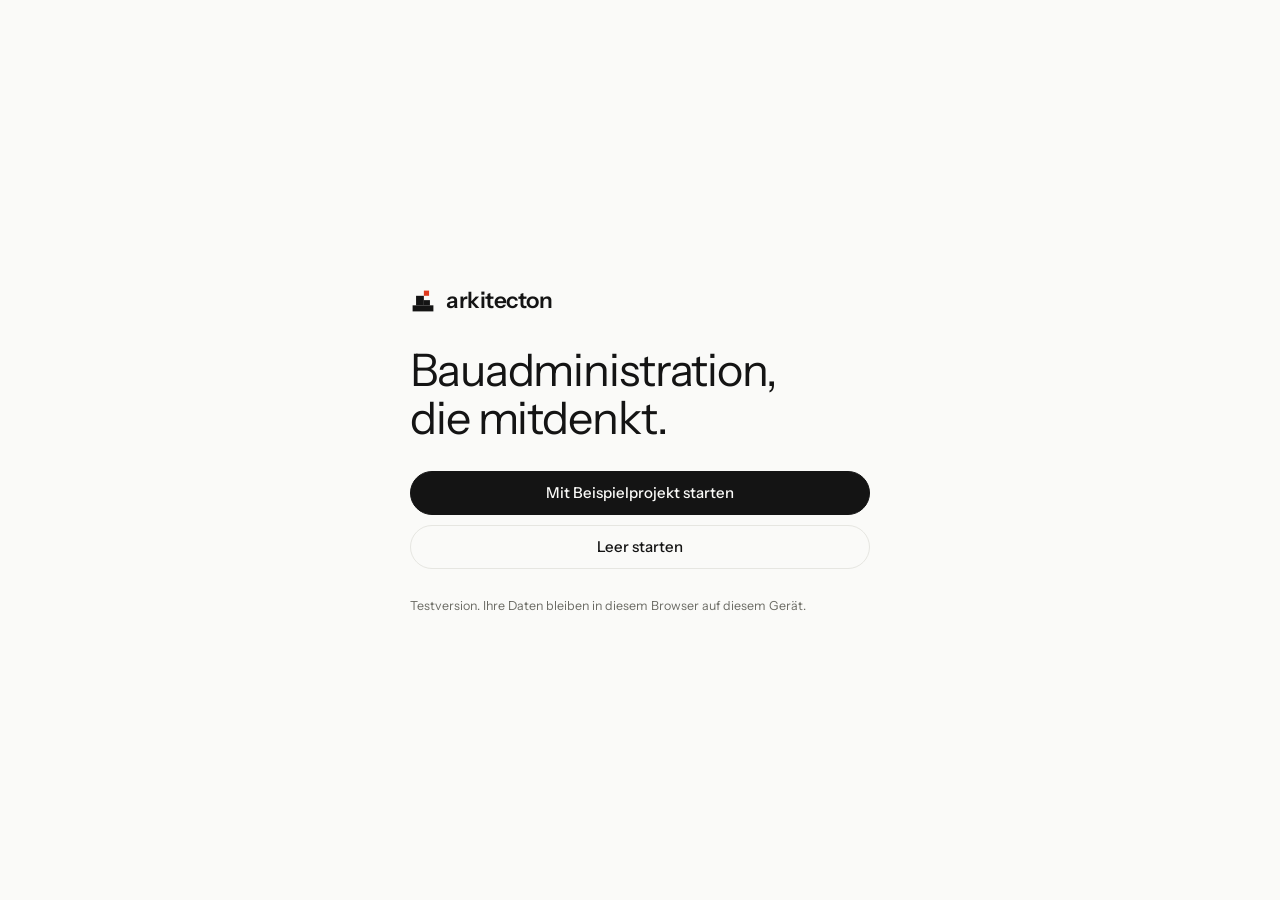
==== commit 624cfd18: "Prüfbefunde behoben: 320 px, Englisch, Barrierefreiheit, Home-Titel, Beispieldaten, toter Code - Lan" ====
--- a/app/index.html
+++ b/app/index.html
@@ -13,7 +13,7 @@
 <link rel="apple-touch-icon" href="../icon-180.png">
 <link rel="icon" type="image/png" href="../icon-192.png">
 <script>try{var t=localStorage.getItem("arkitecton:theme");if(t==="light"||t==="dark")document.documentElement.setAttribute("data-theme",t);}catch(e){}</script>
-<link rel="stylesheet" href="../styles.css?v=20261127f">
+<link rel="stylesheet" href="../styles.css?v=20261128b">
 </head>
 <body>
 <div class="app" id="app"><script>try{if(localStorage.getItem("arkitecton:nav")==="min")document.getElementById("app").classList.add("rail-min");}catch(e){}</script>
@@ -34,18 +34,18 @@
 </div>
 <div id="overlay"></div>
 <div id="toast" role="status" aria-live="polite"></div>
-<script src="../bkp.js?v=20261127f"></script>
-<script src="../js/01-core.js?v=20261127f"></script>
-<script src="../js/02-logic.js?v=20261127f"></script>
-<script src="../js/03-shell.js?v=20261127f"></script>
-<script src="../js/04-documents.js?v=20261127f"></script>
-<script src="../js/05-pdf.js?v=20261127f"></script>
-<script src="../js/06-views.js?v=20261127f"></script>
-<script src="../js/07-invoices.js?v=20261127f"></script>
-<script src="../js/08-forms.js?v=20261127f"></script>
-<script src="../js/09-seal.js?v=20261127f"></script>
-<script src="../js/10-scan.js?v=20261127f"></script>
-<script src="../js/11-bids.js?v=20261127f"></script>
-<script src="../app.js?v=20261127f"></script>
+<script src="../bkp.js?v=20261128b"></script>
+<script src="../js/01-core.js?v=20261128b"></script>
+<script src="../js/02-logic.js?v=20261128b"></script>
+<script src="../js/03-shell.js?v=20261128b"></script>
+<script src="../js/04-documents.js?v=20261128b"></script>
+<script src="../js/05-pdf.js?v=20261128b"></script>
+<script src="../js/06-views.js?v=20261128b"></script>
+<script src="../js/07-invoices.js?v=20261128b"></script>
+<script src="../js/08-forms.js?v=20261128b"></script>
+<script src="../js/09-seal.js?v=20261128b"></script>
+<script src="../js/10-scan.js?v=20261128b"></script>
+<script src="../js/11-bids.js?v=20261128b"></script>
+<script src="../app.js?v=20261128b"></script>
 </body>
 </html>
--- a/styles.css
+++ b/styles.css
@@ -4,7 +4,7 @@
 /* Layout: studio calm. One plane, hairlines instead of boxes, large light headings, a strict 12-column rhythm.
    Desktop: text rail left. Phone: slim top bar, bottom bar with the scan button in the middle. */
 :root{
-  --bg:#fafaf8; --raise:#ffffff; --ink:#141414; --muted:#66665f; --faint:#73736c; --line:#e6e6e1; --hover:#f1f1ed;
+  --bg:#fafaf8; --raise:#ffffff; --ink:#141414; --muted:#66665f; --faint:#6b6b64; --line:#e6e6e1; --hover:#f1f1ed;
   --mark:#e03a1e;
   --ok:#2f7d4f; --warn:#9a5c00; --crit:#c8321c; --acc:#2f4ad0;
   --font:"Instrument Sans","Helvetica Neue",Helvetica,Arial,system-ui,sans-serif;
@@ -70,8 +70,12 @@
 .ph .eyebrow{grid-column:1/-1;font-size:.78rem;color:var(--muted);letter-spacing:.01em}
 .ph .lead{grid-column:1/-1;margin:-6px 0 0;color:var(--muted);font-size:1.125rem}
 .ph .tools{display:flex;gap:10px}
-.back{all:unset;cursor:pointer;color:var(--muted);font-size:.875rem;margin-bottom:-36px}
+.back{all:unset;cursor:pointer;display:inline-flex;width:fit-content;align-items:center;gap:6px;min-height:40px;color:var(--muted);font-size:.875rem;margin-bottom:-36px}
+.back span,.pback span{font-size:1.2rem;line-height:1}
+.back:focus-visible{outline:2px solid var(--ink);outline-offset:2px;border-radius:6px}
 .back:hover{color:var(--ink)}
+/* long action labels at the bottom of a sheet wrap instead of being cut on narrow phones */
+#overlay .btn{white-space:normal;text-align:center;height:auto;min-height:44px;line-height:1.25;padding-top:8px;padding-bottom:8px}
 
 /* stats */
 .stats{display:grid;grid-template-columns:repeat(3,minmax(0,1fr));gap:32px}
@@ -140,8 +144,9 @@
 .checks label{cursor:pointer}
 .cols{display:grid;grid-template-columns:repeat(2,minmax(0,1fr));gap:48px}
 .bar-actions{display:flex;justify-content:flex-end;gap:12px;flex-wrap:wrap}
-.notice{display:flex;gap:12px;align-items:baseline;font-size:.9375rem}
-.notice .ic{flex:none;transform:translateY(3px)}
+.notice{display:flex;gap:12px;align-items:flex-start;font-size:.9375rem;line-height:1.5}
+/* the icon sits centred on the first line of text, also when the text wraps */
+.notice .ic{flex:none;margin-top:calc((.9375rem * 1.5 - 18px) / 2)}
 
 /* overlay: drawer, sheet, modal */
 #overlay{position:fixed;inset:0;display:none;z-index:30}
@@ -407,7 +412,7 @@
 .income .chart{margin:10px 0 6px}
 .income svg{width:100%;height:auto;display:block;overflow:visible}
 .income .gl{stroke:var(--line);stroke-width:1}
-.income .ax{fill:var(--faint);font-size:12px}
+.income .ax{fill:var(--faint);font-size:calc(12px * var(--k,1))}
 .income .hit{fill:transparent}
 .income .col:hover .hit{fill:var(--hover)}
 .income .two{display:grid;grid-template-columns:1fr 1fr;gap:28px;margin-top:22px}
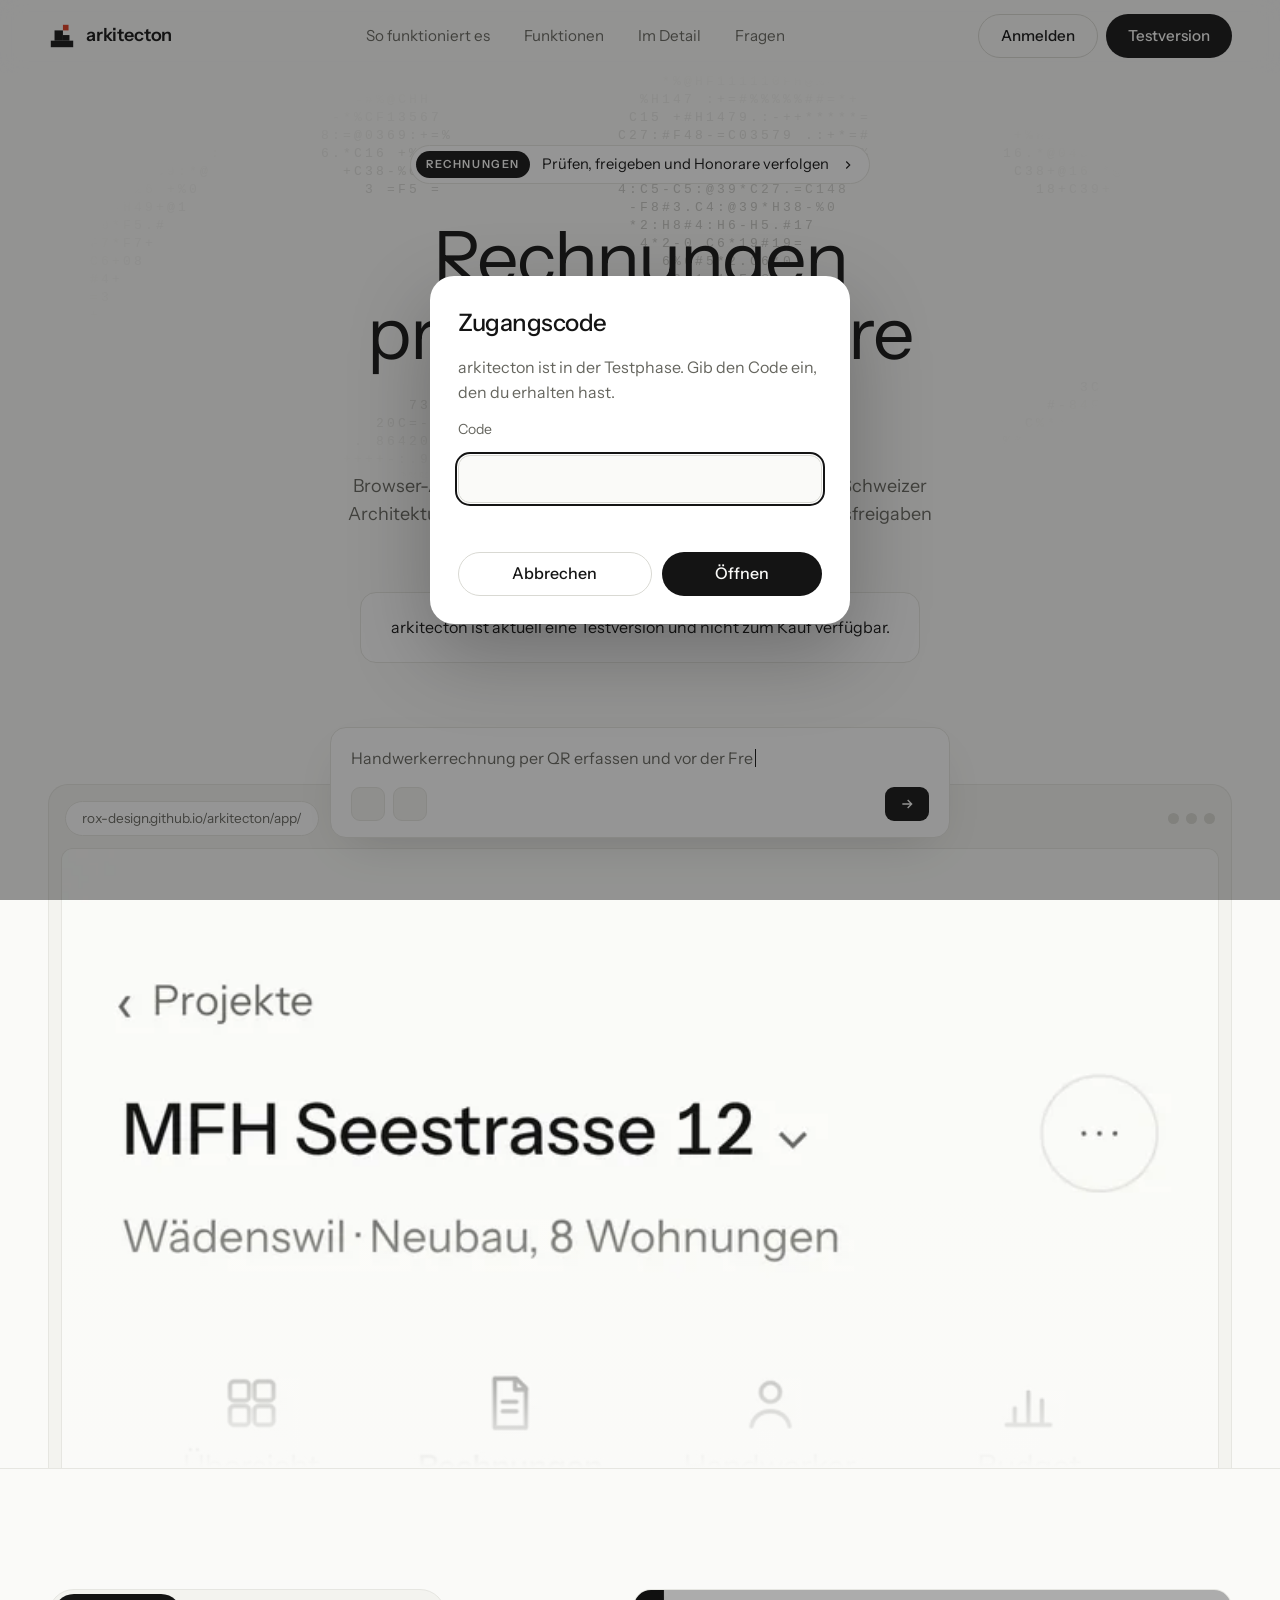
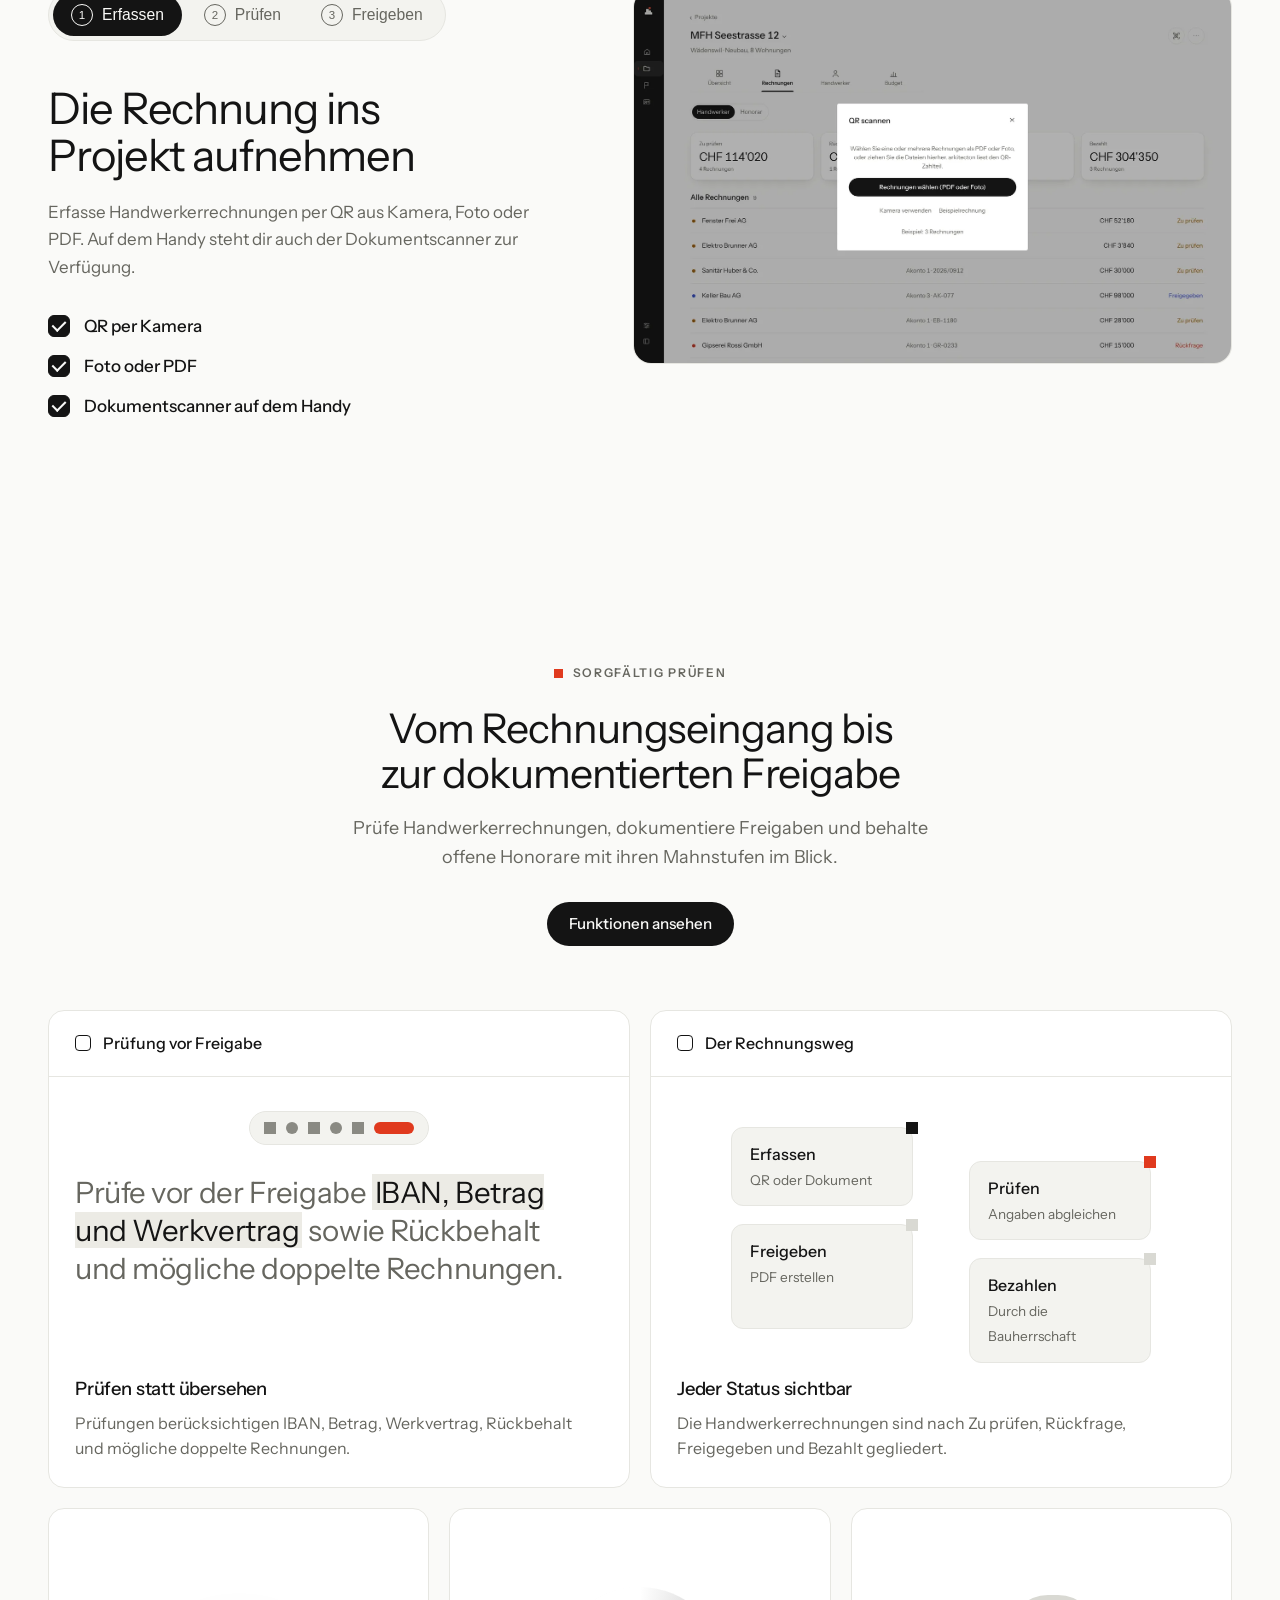
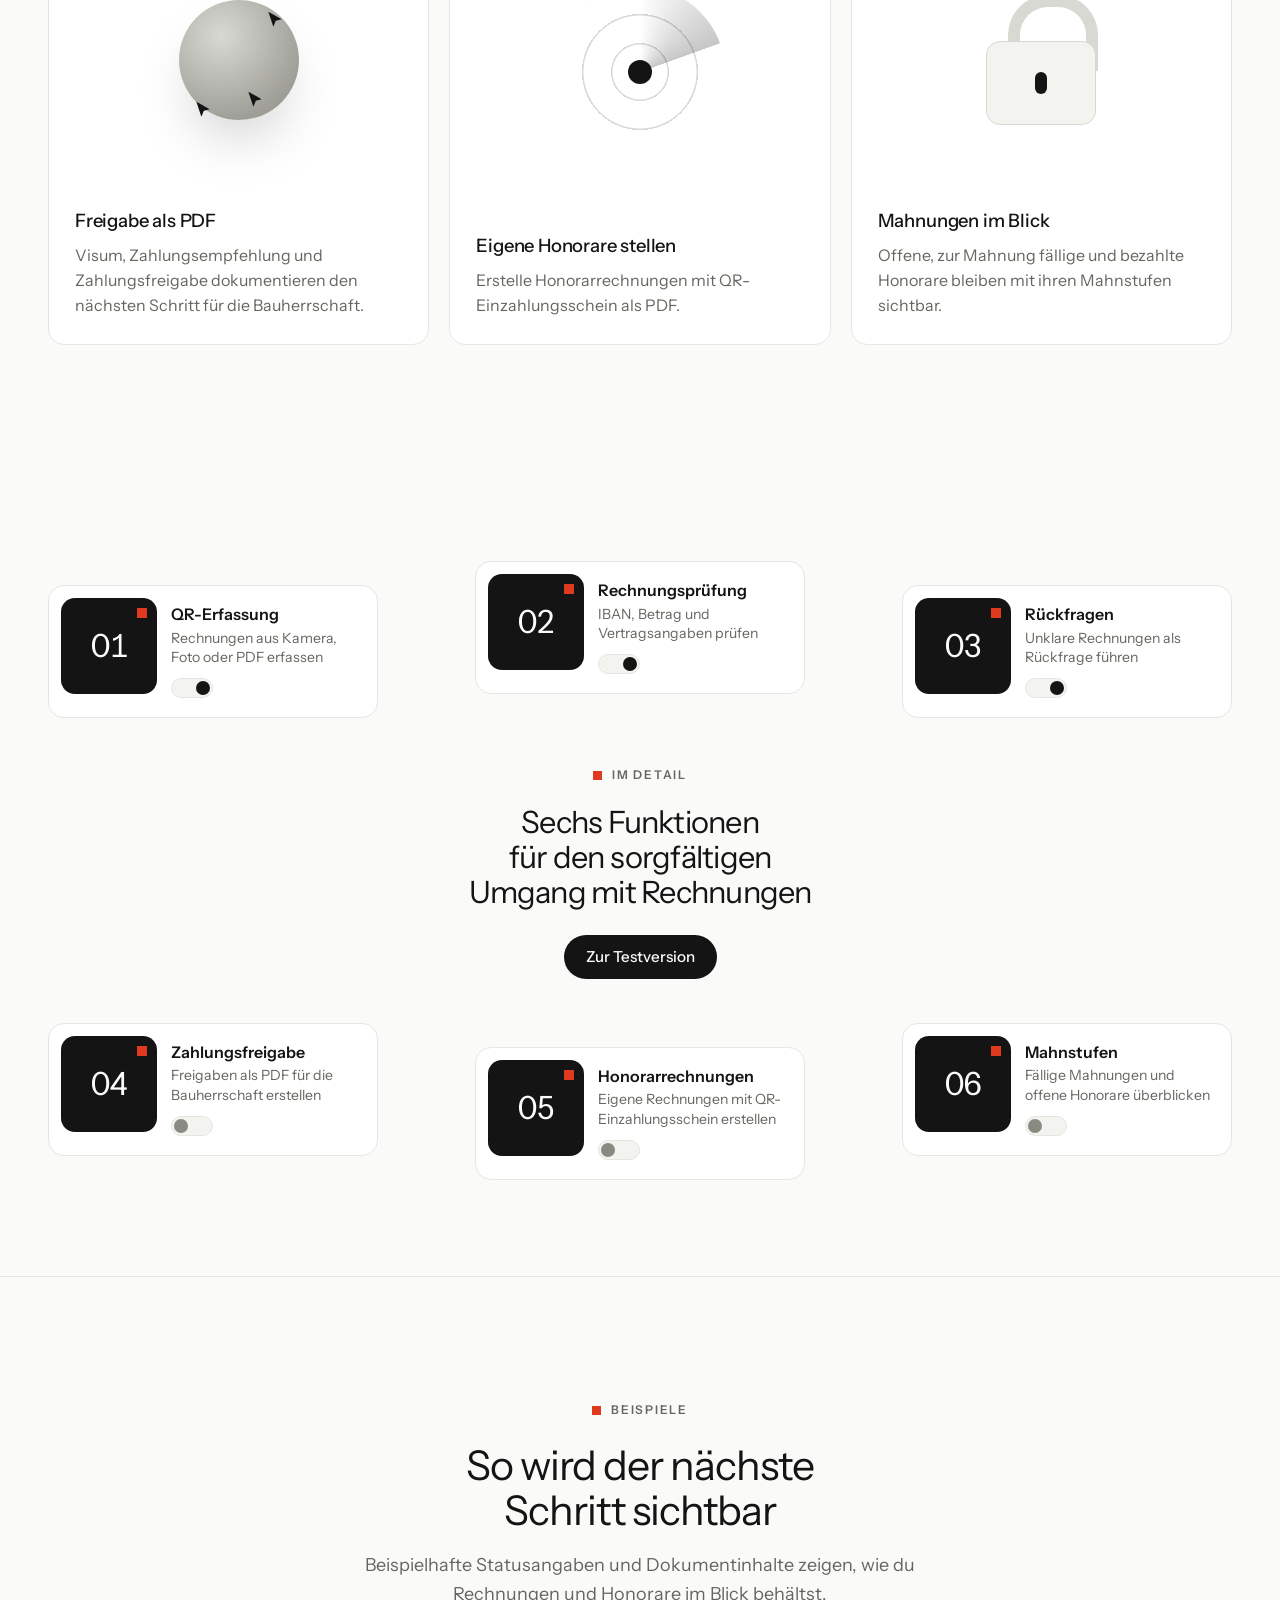
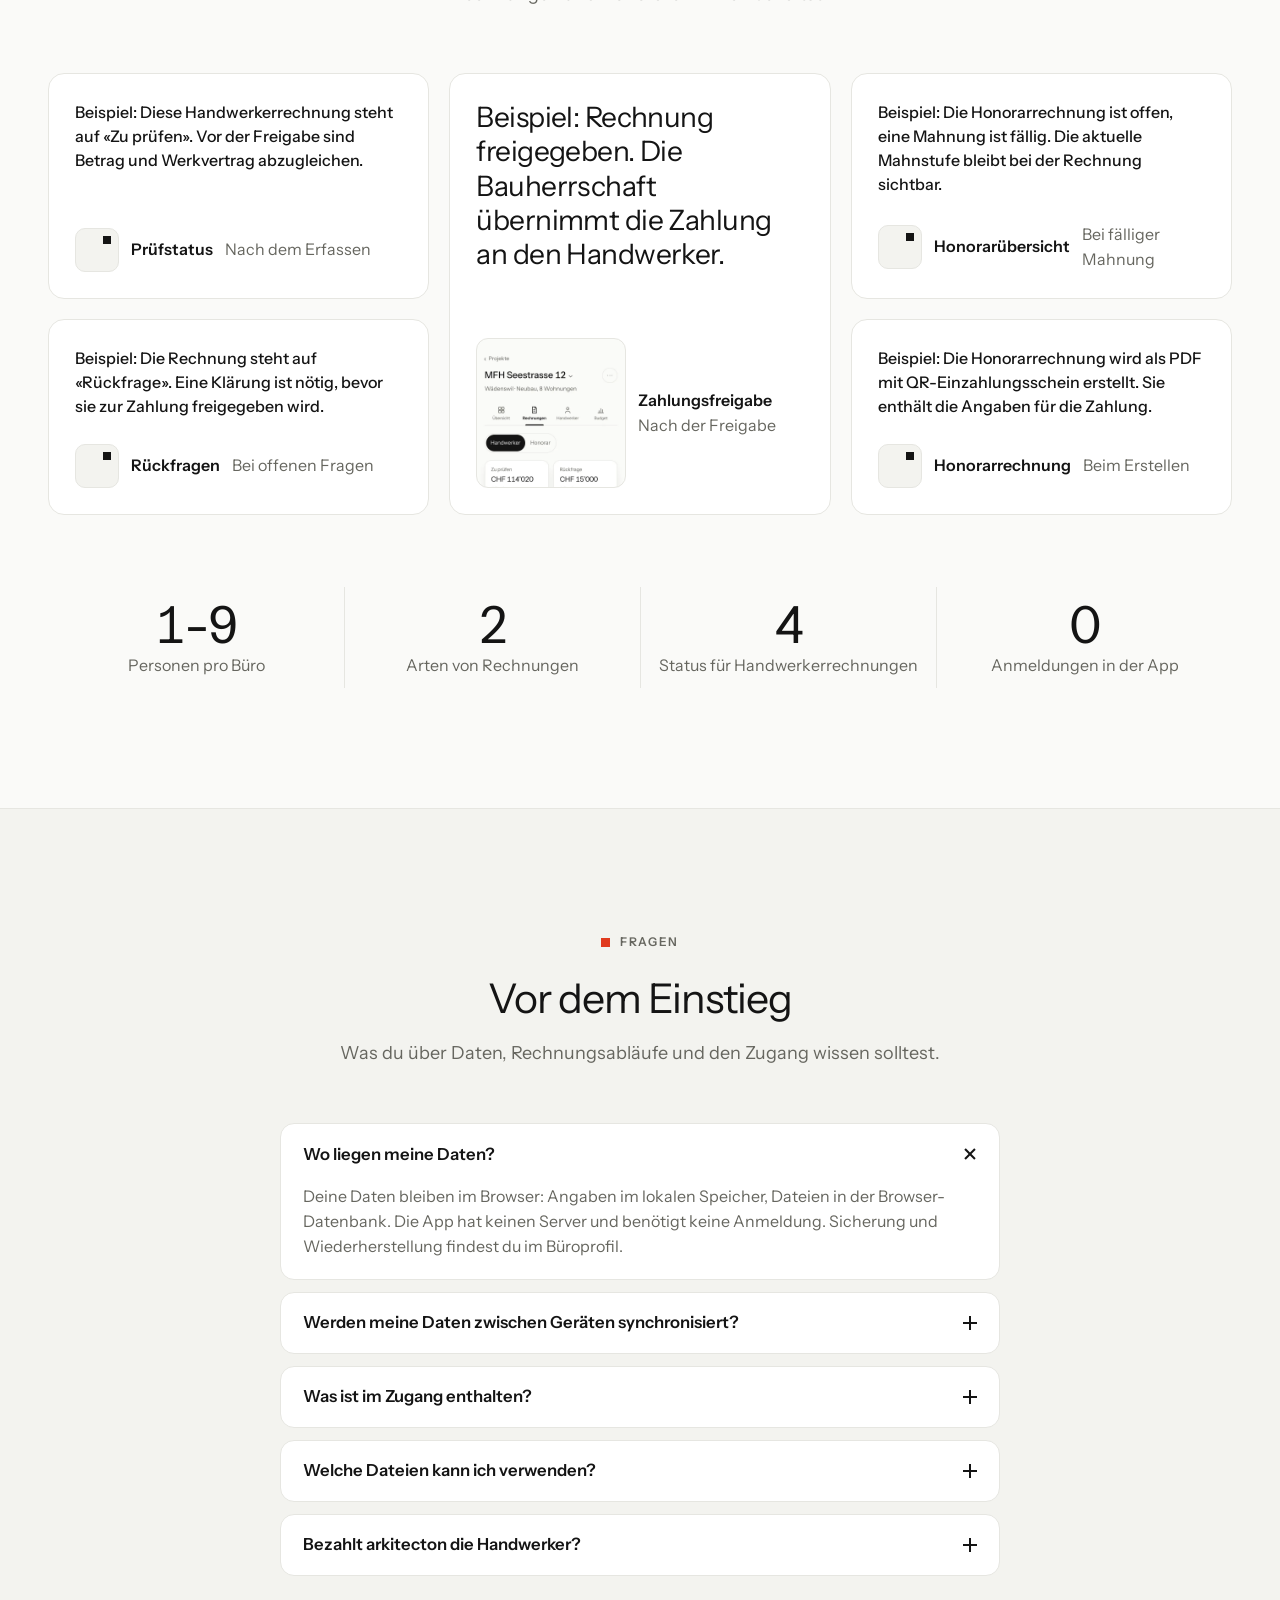
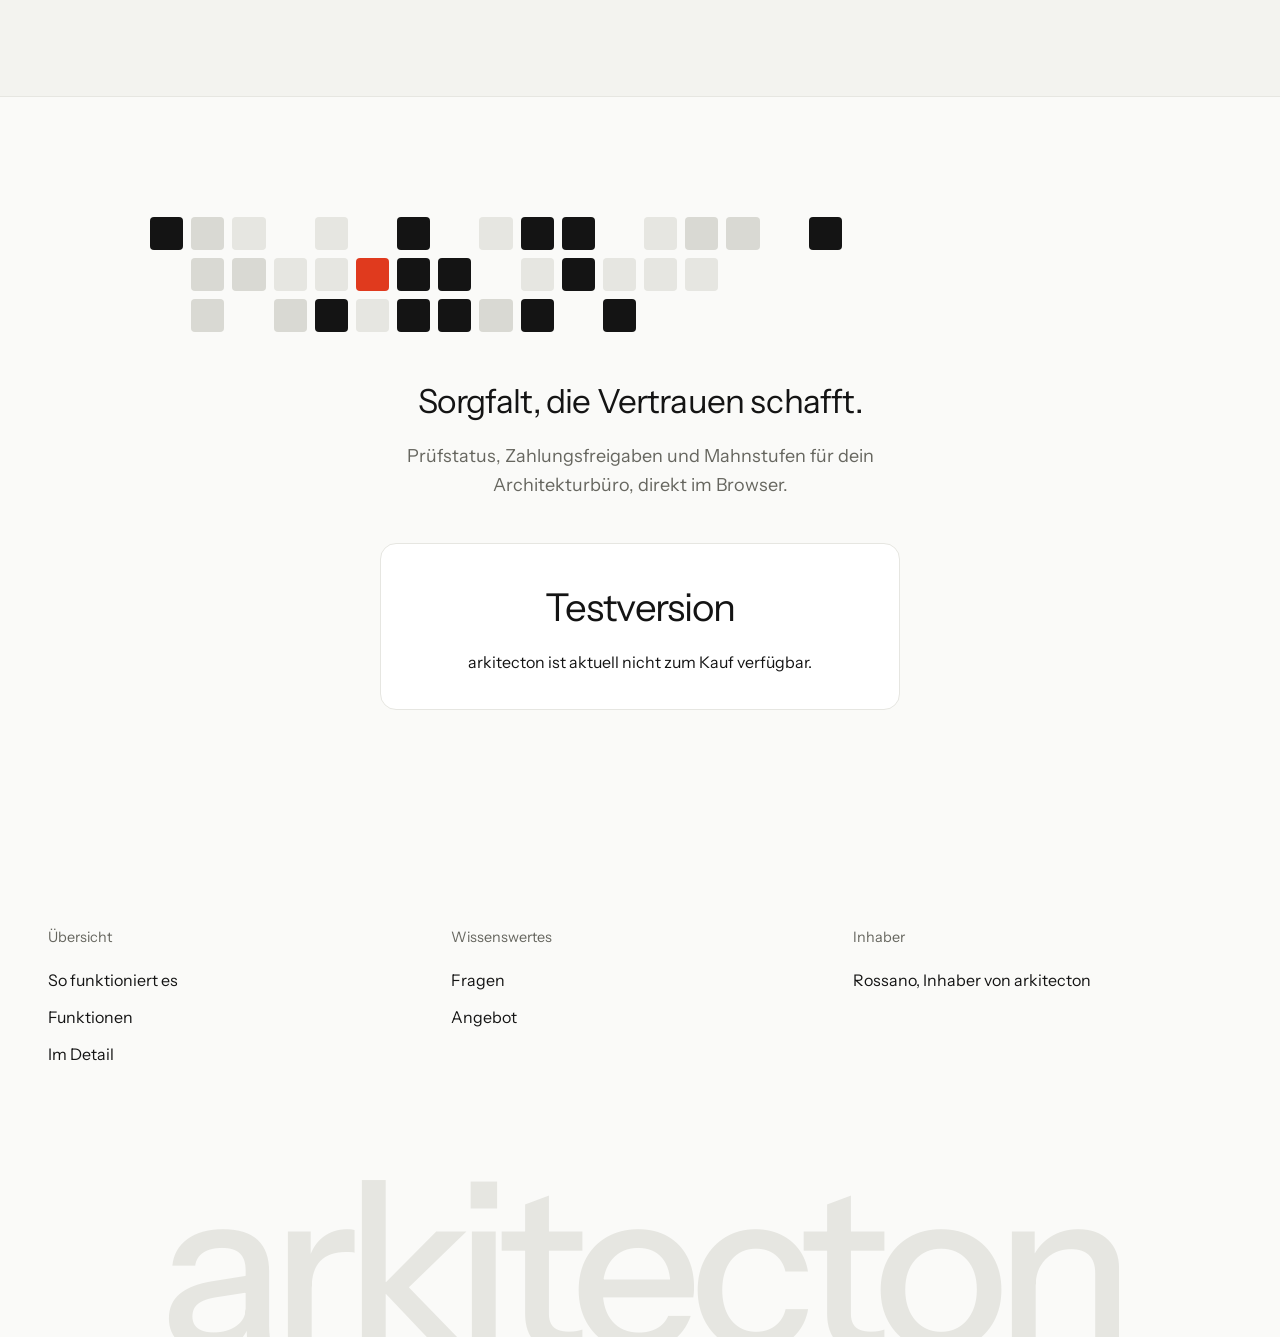
==== commit fea1aac7: "Testzugang mit Code: Testversion und Anmeldung nur mit gültigem Code access.js: Codes als SHA-256 mi" ====
--- a/app/index.html
+++ b/app/index.html
@@ -12,8 +12,11 @@
 <link rel="manifest" href="../manifest.webmanifest">
 <link rel="apple-touch-icon" href="../icon-180.png">
 <link rel="icon" type="image/png" href="../icon-192.png">
+<script src="../access.js?v=20261128c"></script>
+<script>/* no valid access code: back to the start page, where the code is asked; checked again every minute */
+(function(){function go(){var s=ACCESS.state();if(s==="ok")return false;document.documentElement.style.visibility="hidden";location.replace("../?zugang="+(s==="expired"?"abgelaufen":"1"));return true;}if(!go())setInterval(go,60000);})();</script>
 <script>try{var t=localStorage.getItem("arkitecton:theme");if(t==="light"||t==="dark")document.documentElement.setAttribute("data-theme",t);}catch(e){}</script>
-<link rel="stylesheet" href="../styles.css?v=20261128b">
+<link rel="stylesheet" href="../styles.css?v=20261128c">
 </head>
 <body>
 <div class="app" id="app"><script>try{if(localStorage.getItem("arkitecton:nav")==="min")document.getElementById("app").classList.add("rail-min");}catch(e){}</script>
@@ -34,18 +37,18 @@
 </div>
 <div id="overlay"></div>
 <div id="toast" role="status" aria-live="polite"></div>
-<script src="../bkp.js?v=20261128b"></script>
-<script src="../js/01-core.js?v=20261128b"></script>
-<script src="../js/02-logic.js?v=20261128b"></script>
-<script src="../js/03-shell.js?v=20261128b"></script>
-<script src="../js/04-documents.js?v=20261128b"></script>
-<script src="../js/05-pdf.js?v=20261128b"></script>
-<script src="../js/06-views.js?v=20261128b"></script>
-<script src="../js/07-invoices.js?v=20261128b"></script>
-<script src="../js/08-forms.js?v=20261128b"></script>
-<script src="../js/09-seal.js?v=20261128b"></script>
-<script src="../js/10-scan.js?v=20261128b"></script>
-<script src="../js/11-bids.js?v=20261128b"></script>
-<script src="../app.js?v=20261128b"></script>
+<script src="../bkp.js?v=20261128c"></script>
+<script src="../js/01-core.js?v=20261128c"></script>
+<script src="../js/02-logic.js?v=20261128c"></script>
+<script src="../js/03-shell.js?v=20261128c"></script>
+<script src="../js/04-documents.js?v=20261128c"></script>
+<script src="../js/05-pdf.js?v=20261128c"></script>
+<script src="../js/06-views.js?v=20261128c"></script>
+<script src="../js/07-invoices.js?v=20261128c"></script>
+<script src="../js/08-forms.js?v=20261128c"></script>
+<script src="../js/09-seal.js?v=20261128c"></script>
+<script src="../js/10-scan.js?v=20261128c"></script>
+<script src="../js/11-bids.js?v=20261128c"></script>
+<script src="../app.js?v=20261128c"></script>
 </body>
 </html>
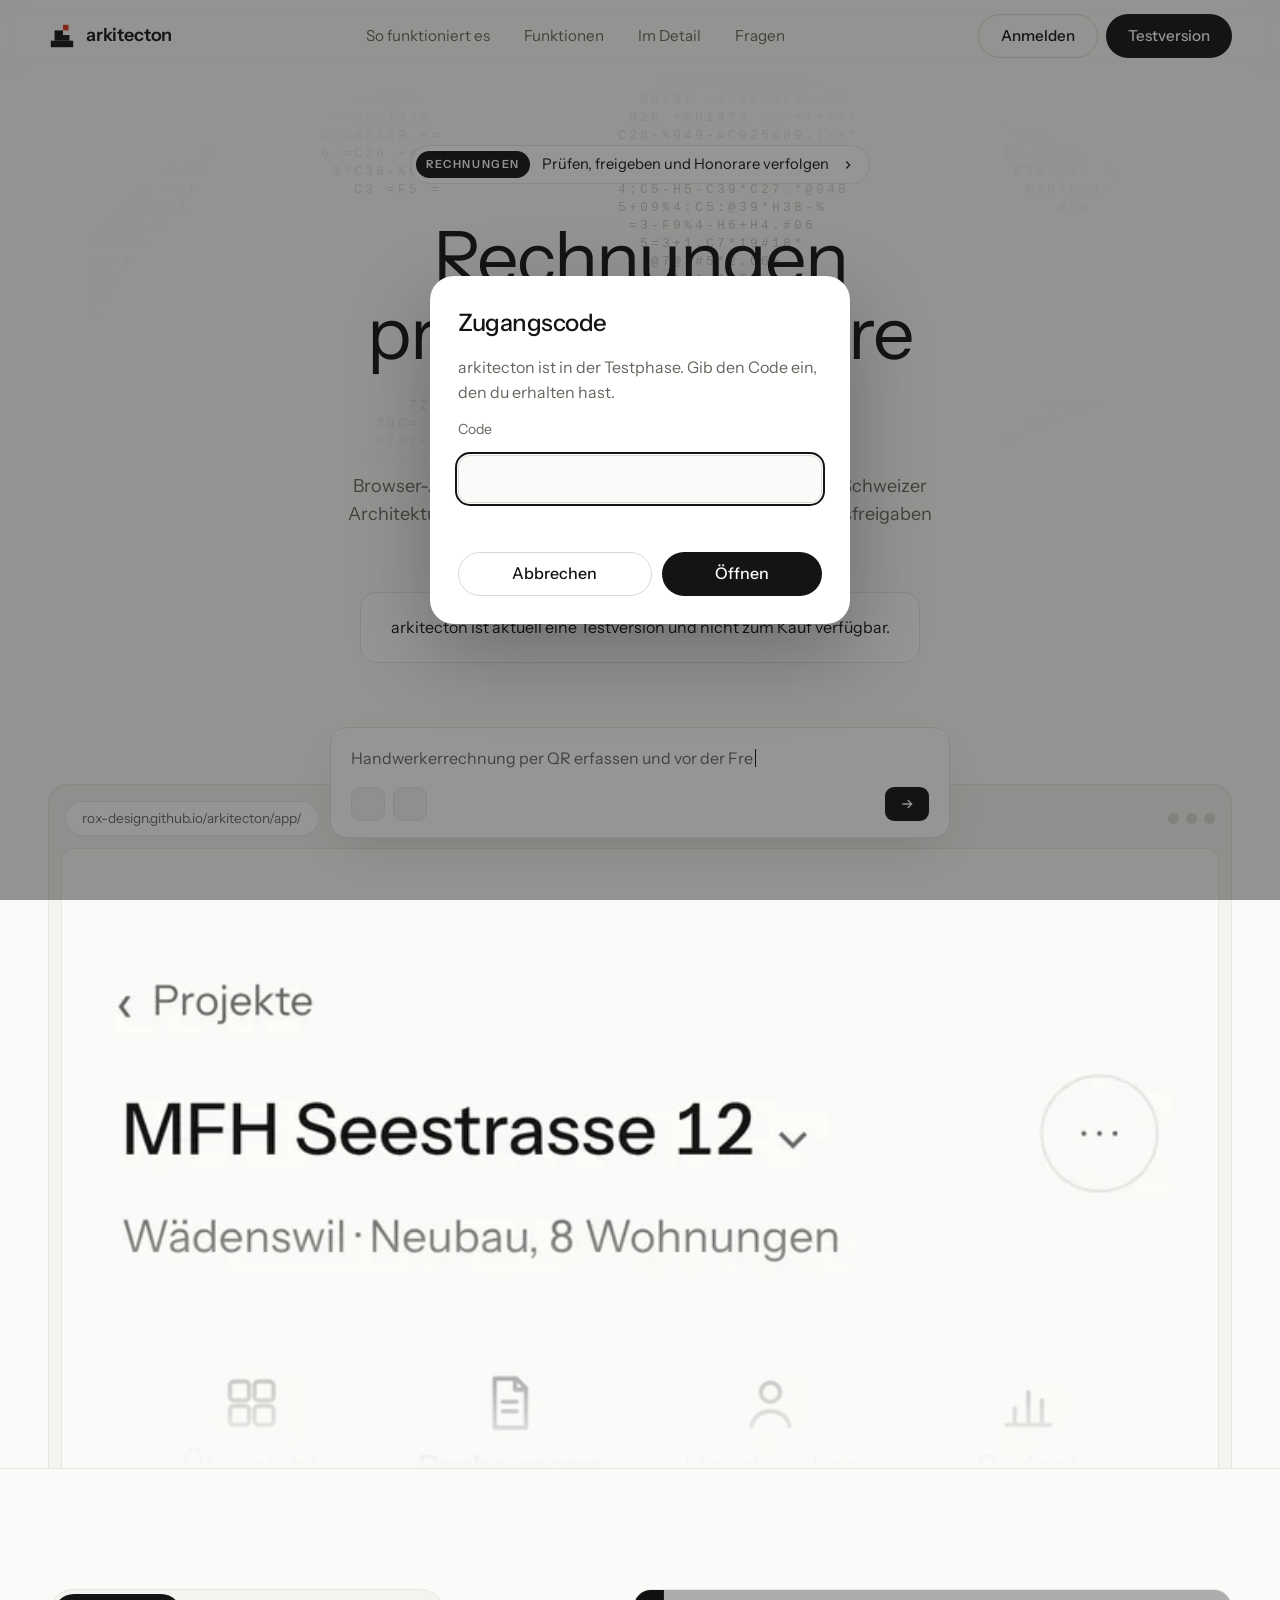
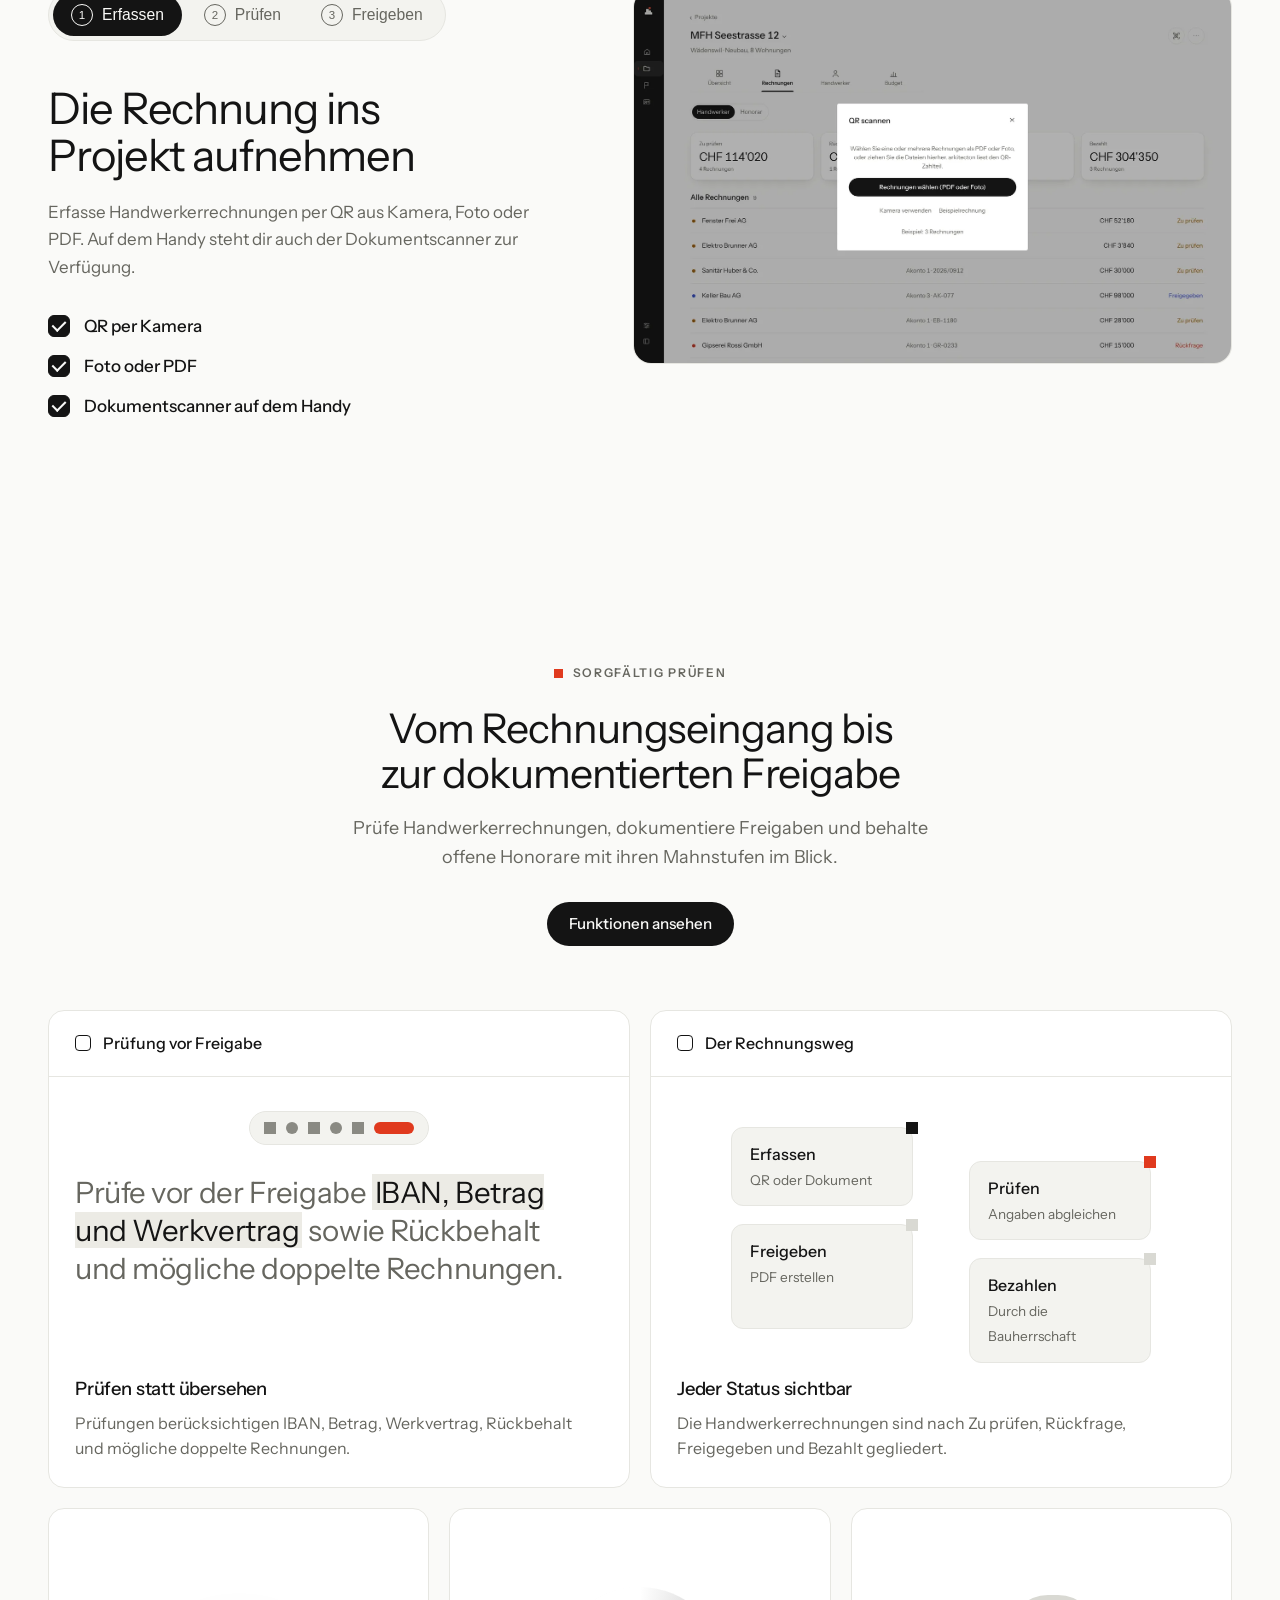
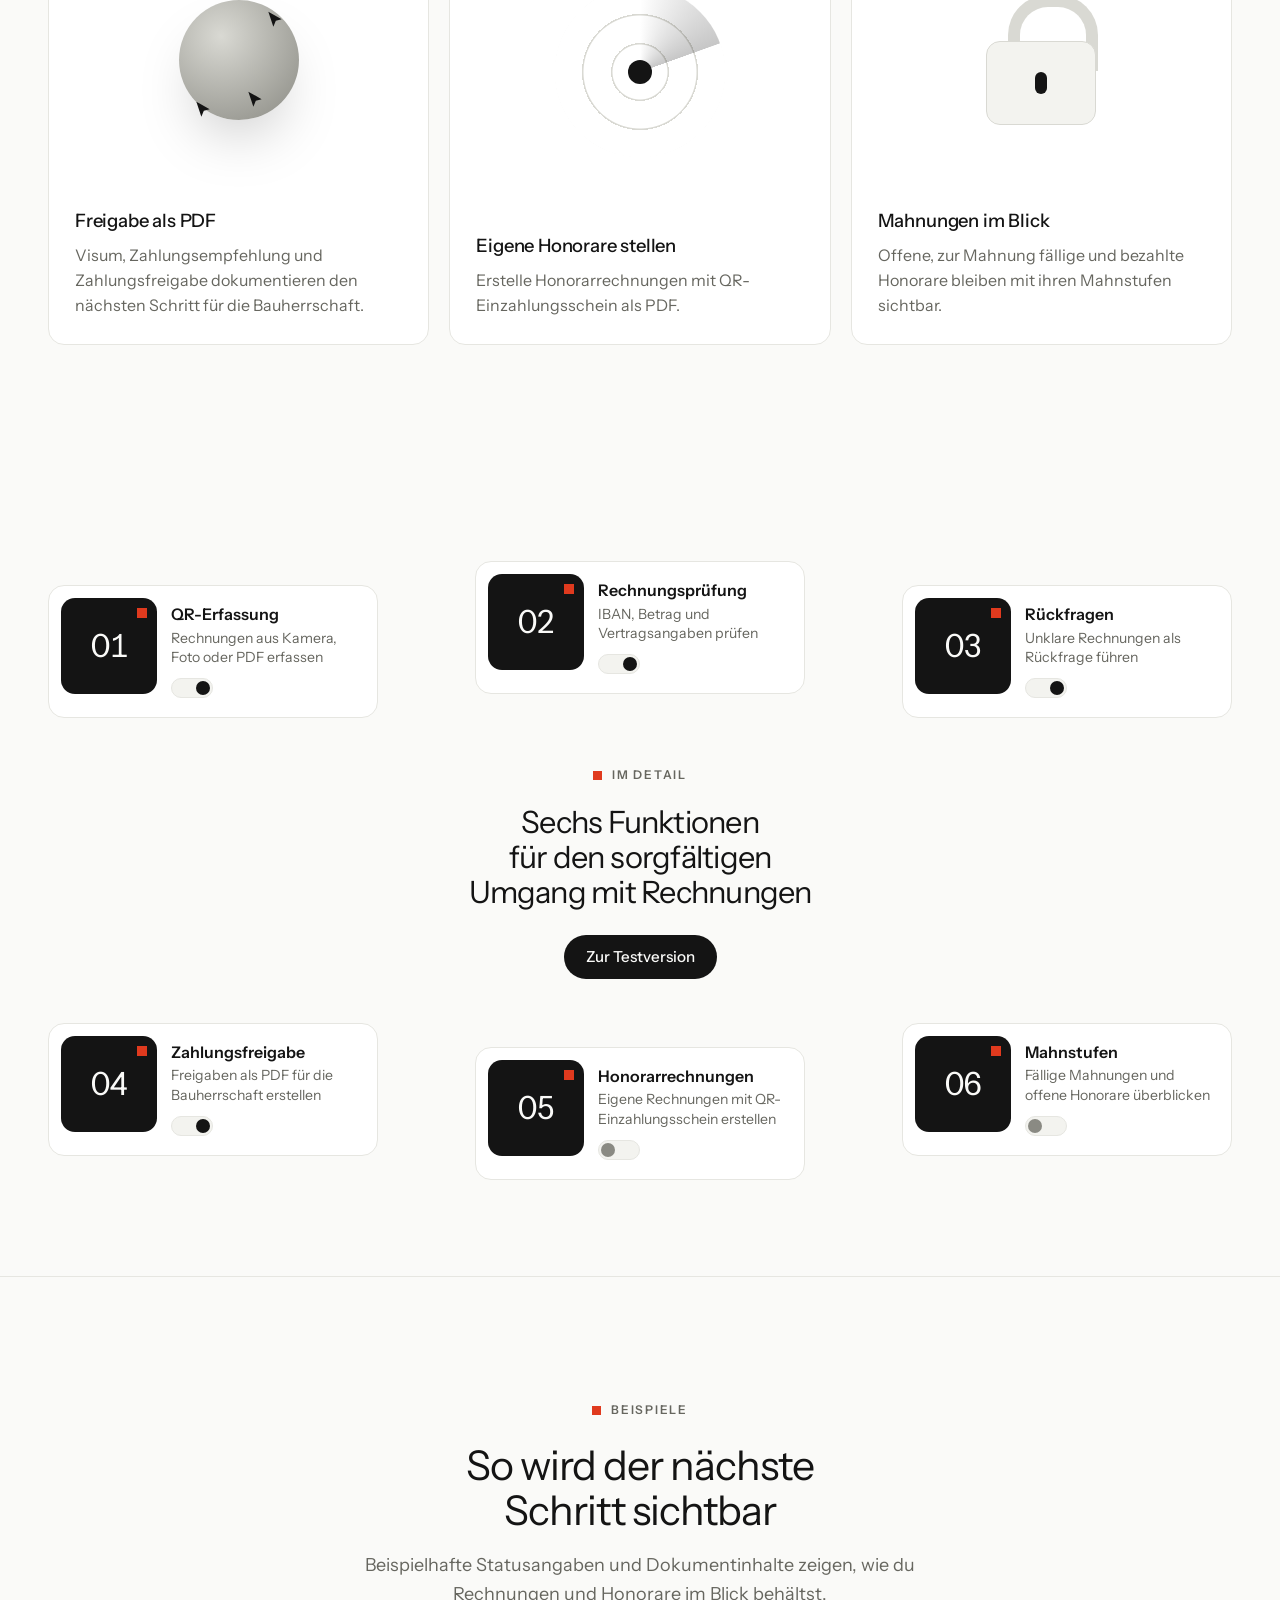
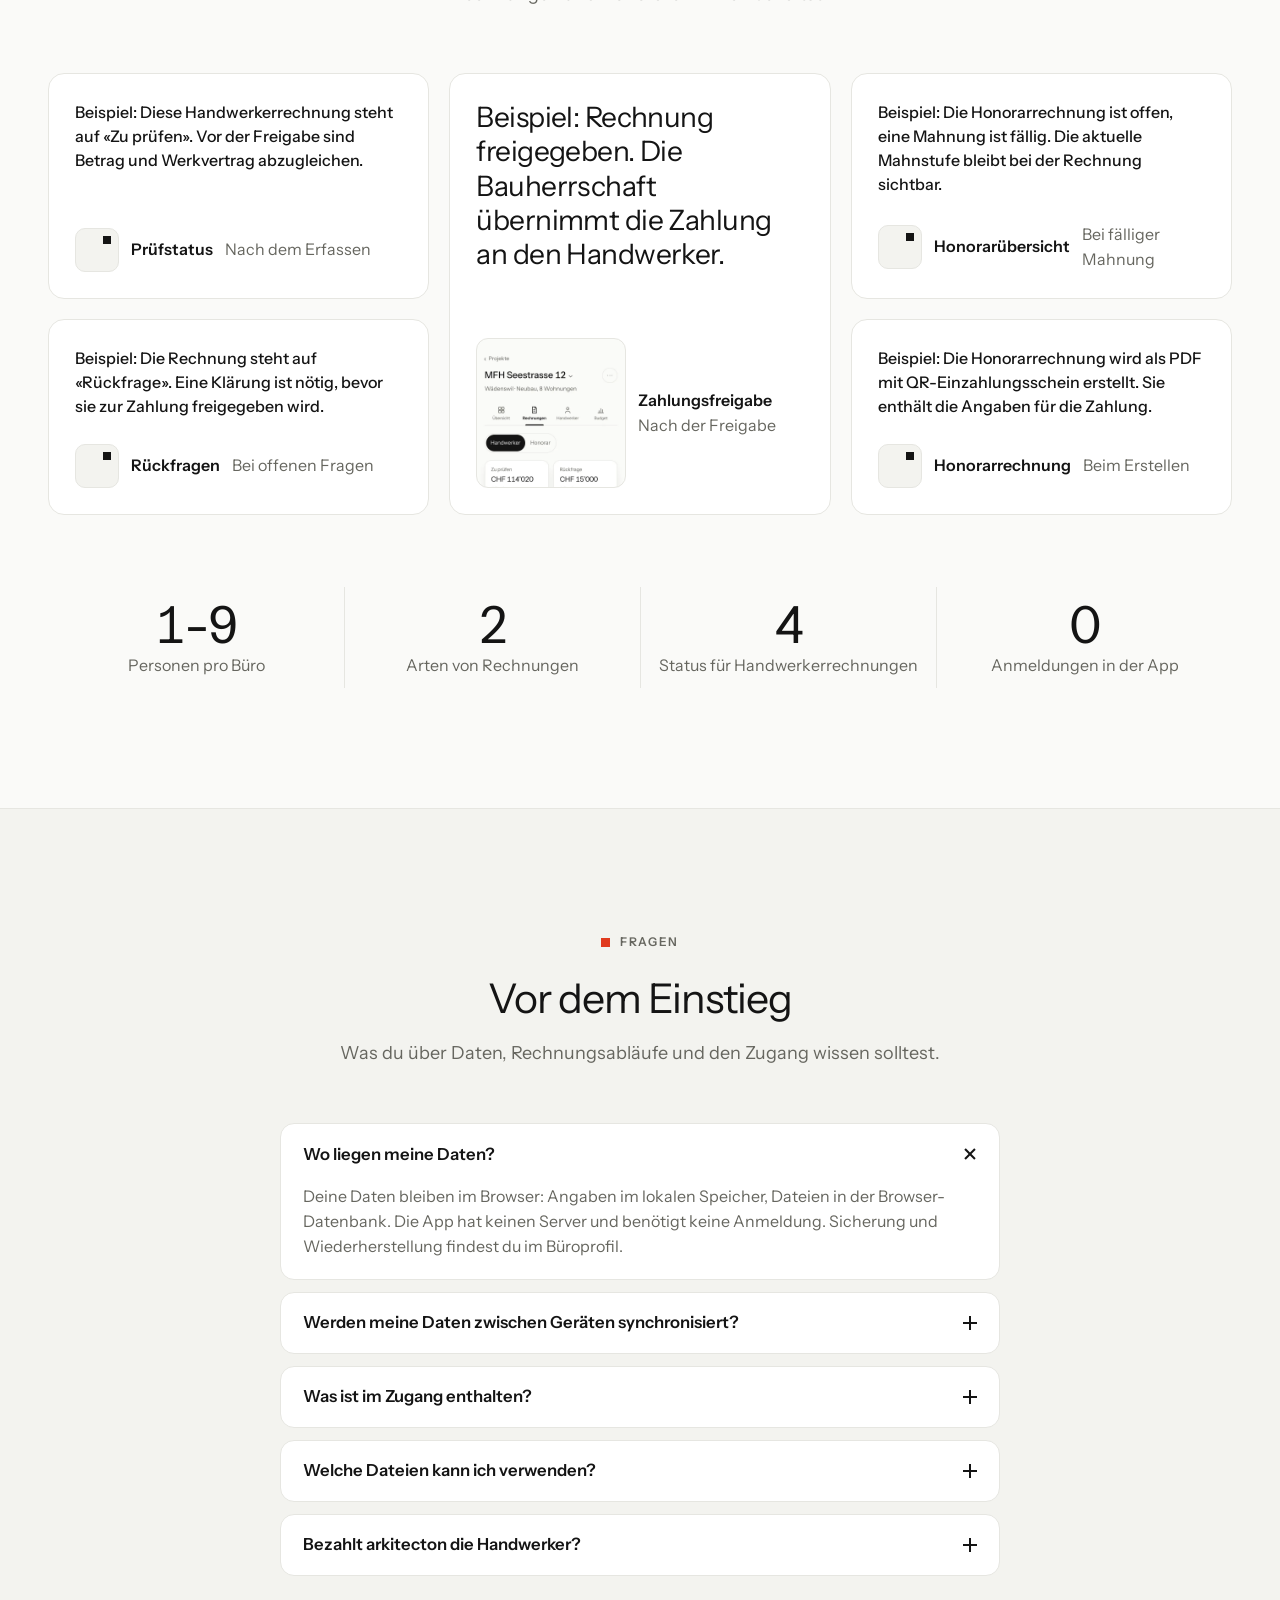
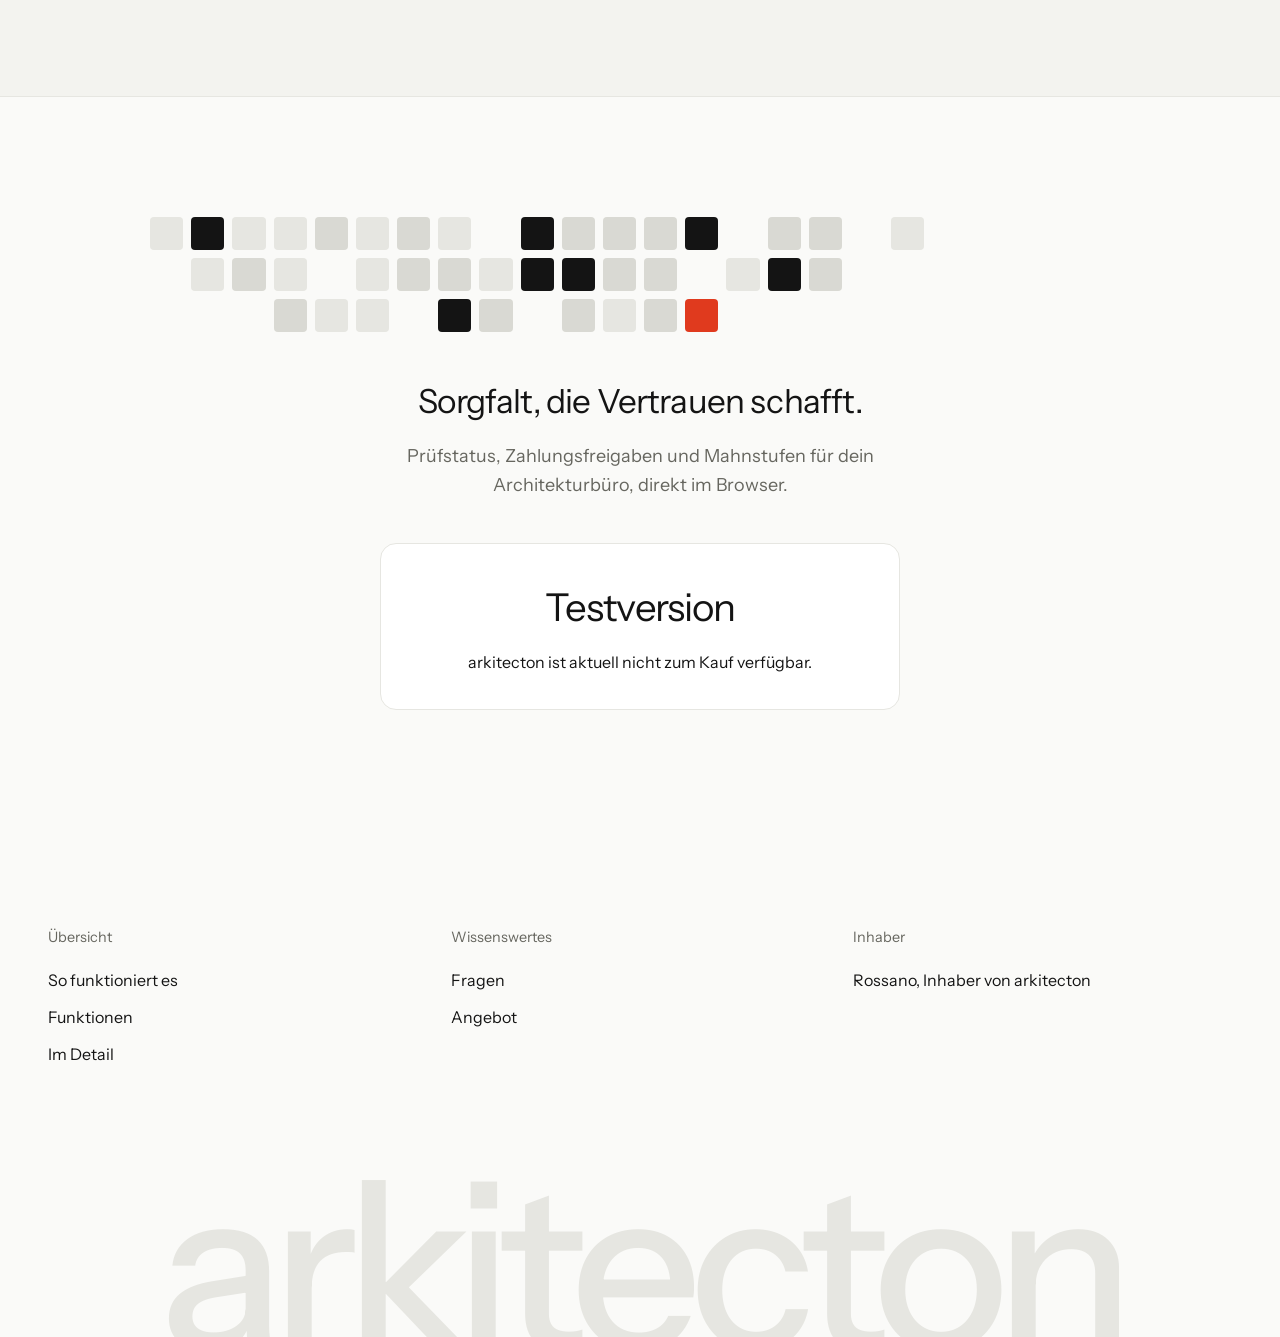
==== commit 0fd11ad2: "Kostenvoranschlag aus Excel oder CSV hochladen Unter «···» im Projekt und im leeren Budget: KV hochl" ====
--- a/app/index.html
+++ b/app/index.html
@@ -12,11 +12,11 @@
 <link rel="manifest" href="../manifest.webmanifest">
 <link rel="apple-touch-icon" href="../icon-180.png">
 <link rel="icon" type="image/png" href="../icon-192.png">
-<script src="../access.js?v=20261128c"></script>
+<script src="../access.js?v=20261128d"></script>
 <script>/* no valid access code: back to the start page, where the code is asked; checked again every minute */
 (function(){function go(){var s=ACCESS.state();if(s==="ok")return false;document.documentElement.style.visibility="hidden";location.replace("../?zugang="+(s==="expired"?"abgelaufen":"1"));return true;}if(!go())setInterval(go,60000);})();</script>
 <script>try{var t=localStorage.getItem("arkitecton:theme");if(t==="light"||t==="dark")document.documentElement.setAttribute("data-theme",t);}catch(e){}</script>
-<link rel="stylesheet" href="../styles.css?v=20261128c">
+<link rel="stylesheet" href="../styles.css?v=20261128d">
 </head>
 <body>
 <div class="app" id="app"><script>try{if(localStorage.getItem("arkitecton:nav")==="min")document.getElementById("app").classList.add("rail-min");}catch(e){}</script>
@@ -37,18 +37,18 @@
 </div>
 <div id="overlay"></div>
 <div id="toast" role="status" aria-live="polite"></div>
-<script src="../bkp.js?v=20261128c"></script>
-<script src="../js/01-core.js?v=20261128c"></script>
-<script src="../js/02-logic.js?v=20261128c"></script>
-<script src="../js/03-shell.js?v=20261128c"></script>
-<script src="../js/04-documents.js?v=20261128c"></script>
-<script src="../js/05-pdf.js?v=20261128c"></script>
-<script src="../js/06-views.js?v=20261128c"></script>
-<script src="../js/07-invoices.js?v=20261128c"></script>
-<script src="../js/08-forms.js?v=20261128c"></script>
-<script src="../js/09-seal.js?v=20261128c"></script>
-<script src="../js/10-scan.js?v=20261128c"></script>
-<script src="../js/11-bids.js?v=20261128c"></script>
-<script src="../app.js?v=20261128c"></script>
+<script src="../bkp.js?v=20261128d"></script>
+<script src="../js/01-core.js?v=20261128d"></script>
+<script src="../js/02-logic.js?v=20261128d"></script>
+<script src="../js/03-shell.js?v=20261128d"></script>
+<script src="../js/04-documents.js?v=20261128d"></script>
+<script src="../js/05-pdf.js?v=20261128d"></script>
+<script src="../js/06-views.js?v=20261128d"></script>
+<script src="../js/07-invoices.js?v=20261128d"></script>
+<script src="../js/08-forms.js?v=20261128d"></script>
+<script src="../js/09-seal.js?v=20261128d"></script>
+<script src="../js/10-scan.js?v=20261128d"></script>
+<script src="../js/11-bids.js?v=20261128d"></script>
+<script src="../app.js?v=20261128d"></script>
 </body>
 </html>
--- a/styles.css
+++ b/styles.css
@@ -1378,3 +1378,24 @@
   .rows:not(.ainv-m):has(>.row:not(.brow))>*{grid-column:1/-1}
   .rows:not(.ainv-m):has(>.row:not(.brow))>.row:not(.brow){grid-template-columns:subgrid}
 }
+
+/* cost estimate preview: one row per BKP item, switch off or correct the amount */
+.fields>.wide,.kvprev{grid-column:1/-1}
+.kvprev{display:flex;flex-direction:column;border-top:1px solid var(--line)}
+.kvprev .kvh,.kvprev .kvr,.kvprev .kvt{display:grid;grid-template-columns:40px 72px minmax(0,1fr) 140px;align-items:center;gap:10px;min-height:48px;border-bottom:1px solid var(--line)}
+.kvprev .kvh{min-height:36px;font-size:.75rem;color:var(--faint);text-transform:uppercase;letter-spacing:.06em}
+.kvprev .kvh span:last-child,.kvprev .kvt b{text-align:right}
+.kvprev .kvr input[type=checkbox]{width:22px;height:22px;justify-self:center;accent-color:var(--ink)}
+.kvprev .kvc{font-variant-numeric:tabular-nums;color:var(--muted)}
+.kvprev .kvn{overflow-wrap:break-word;hyphens:auto;min-width:0}
+.kvprev .kva{font:inherit;text-align:right;min-height:40px;padding:0 10px;border:1px solid var(--line2);border-radius:10px;background:var(--bg);color:var(--ink);width:100%;box-sizing:border-box}
+.kvprev .kvr.off .kvc,.kvprev .kvr.off .kvn,.kvprev .kvr.off .kva{opacity:.45}
+.kvprev .kvt{border-bottom:0;font-weight:500}
+.kvprev .kvt b{font-weight:600;padding-right:10px}
+.kvprev #kvChk{margin:4px 0 0;text-align:right}
+.kvprev #kvChk.bad{color:var(--warn,#a1580e)}
+@media (max-width:520px){
+  .kvprev .kvr{grid-template-columns:30px minmax(0,1fr) 108px;grid-template-areas:"c k a" "c n a";gap:0 8px;padding:6px 0;align-items:center}
+  .kvprev .kvr input[type=checkbox]{grid-area:c}.kvprev .kvr .kvc{grid-area:k;font-size:.8125rem}.kvprev .kvr .kvn{grid-area:n}.kvprev .kvr .kva{grid-area:a}
+  .kvprev .kvh{grid-template-columns:30px minmax(0,1fr) 108px;gap:8px}.kvprev .kvh span:nth-child(3){display:none}
+  .kvprev .kvt{grid-template-columns:30px minmax(0,1fr) 108px;gap:8px}.kvprev .kvt span:first-child{display:none}}
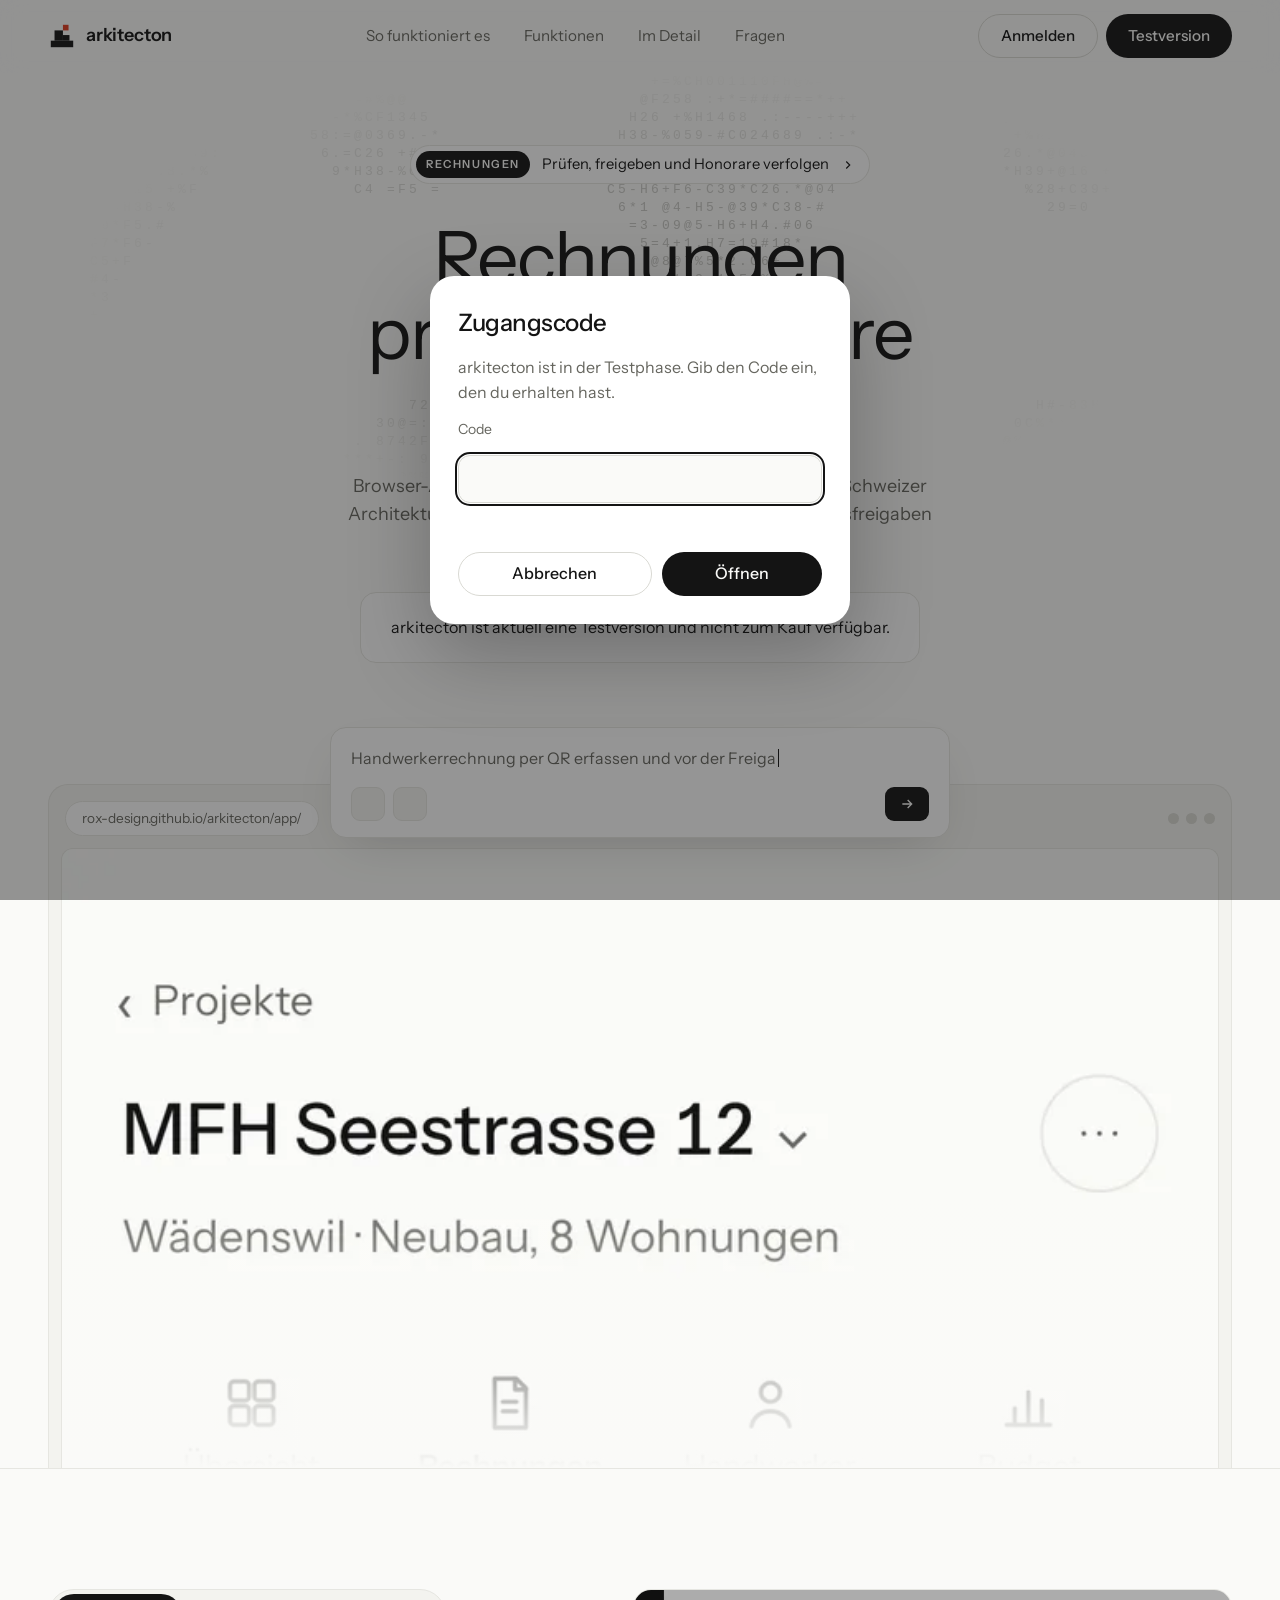
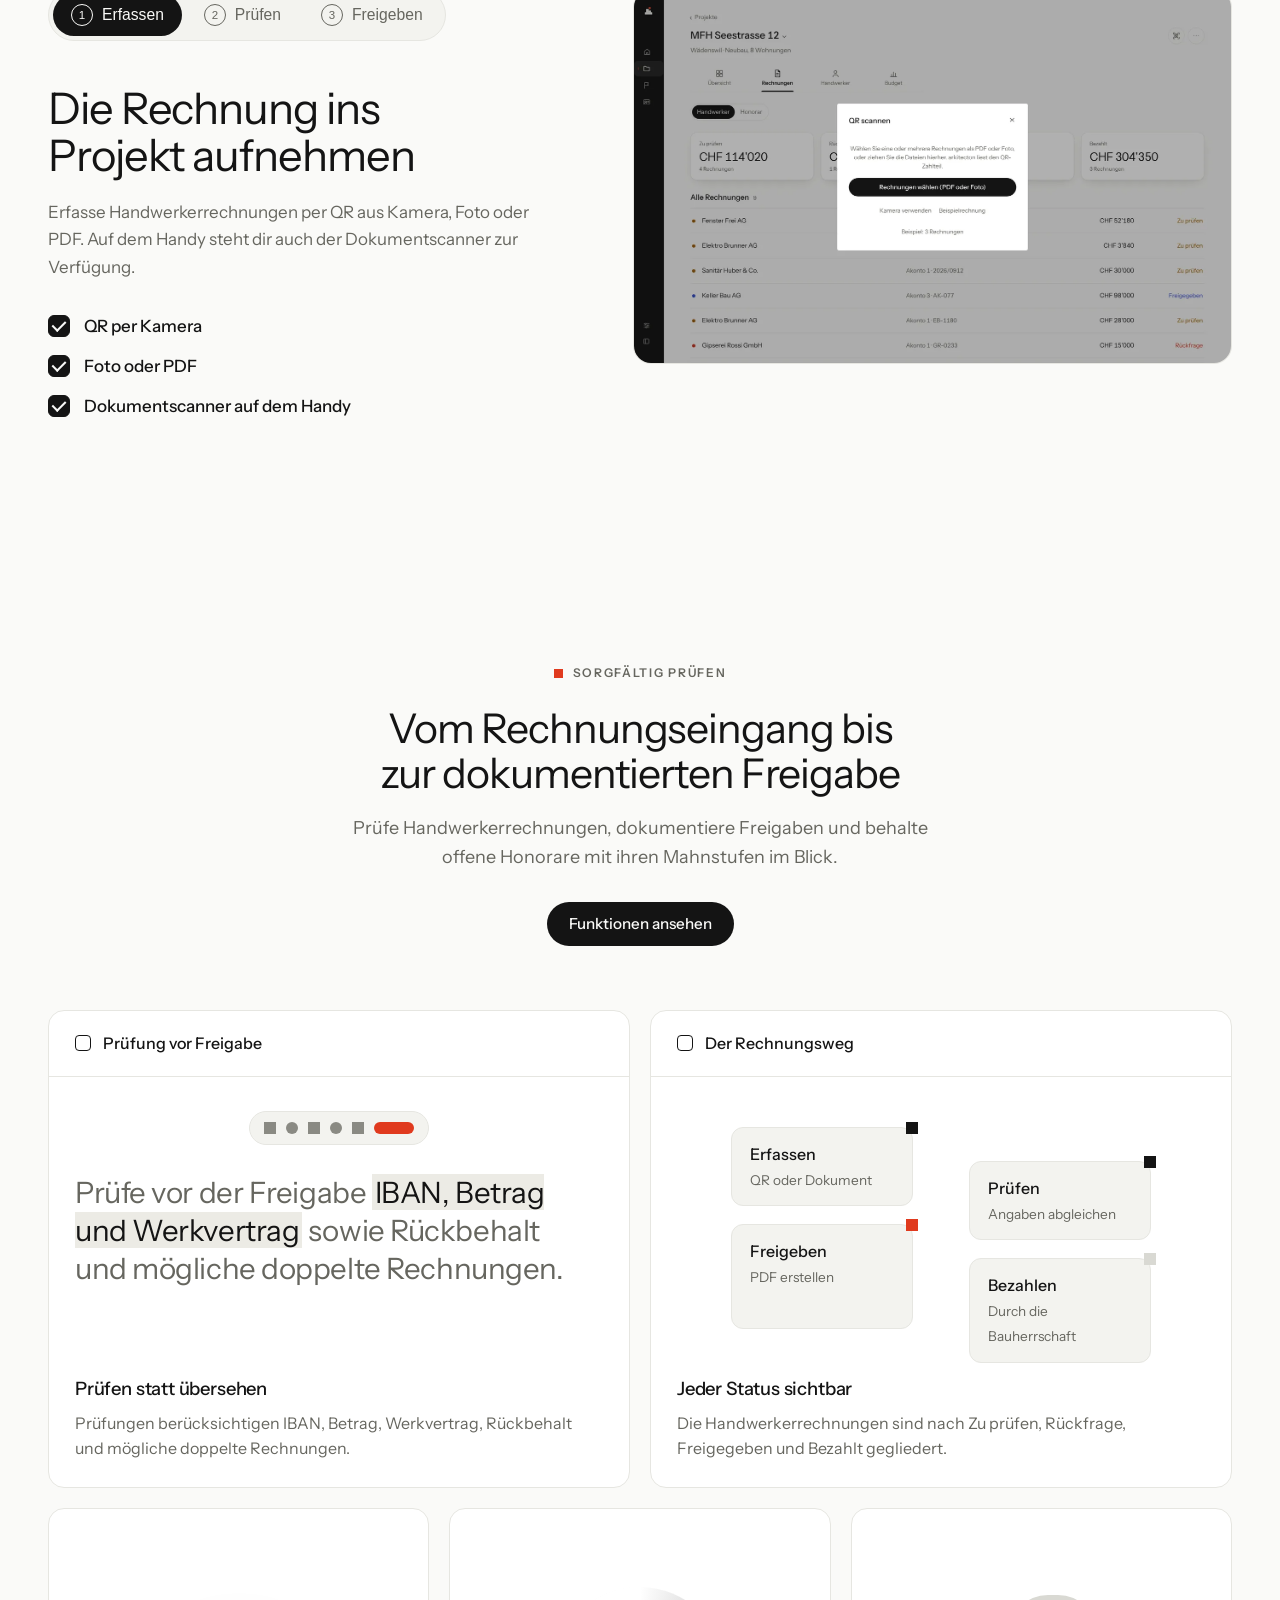
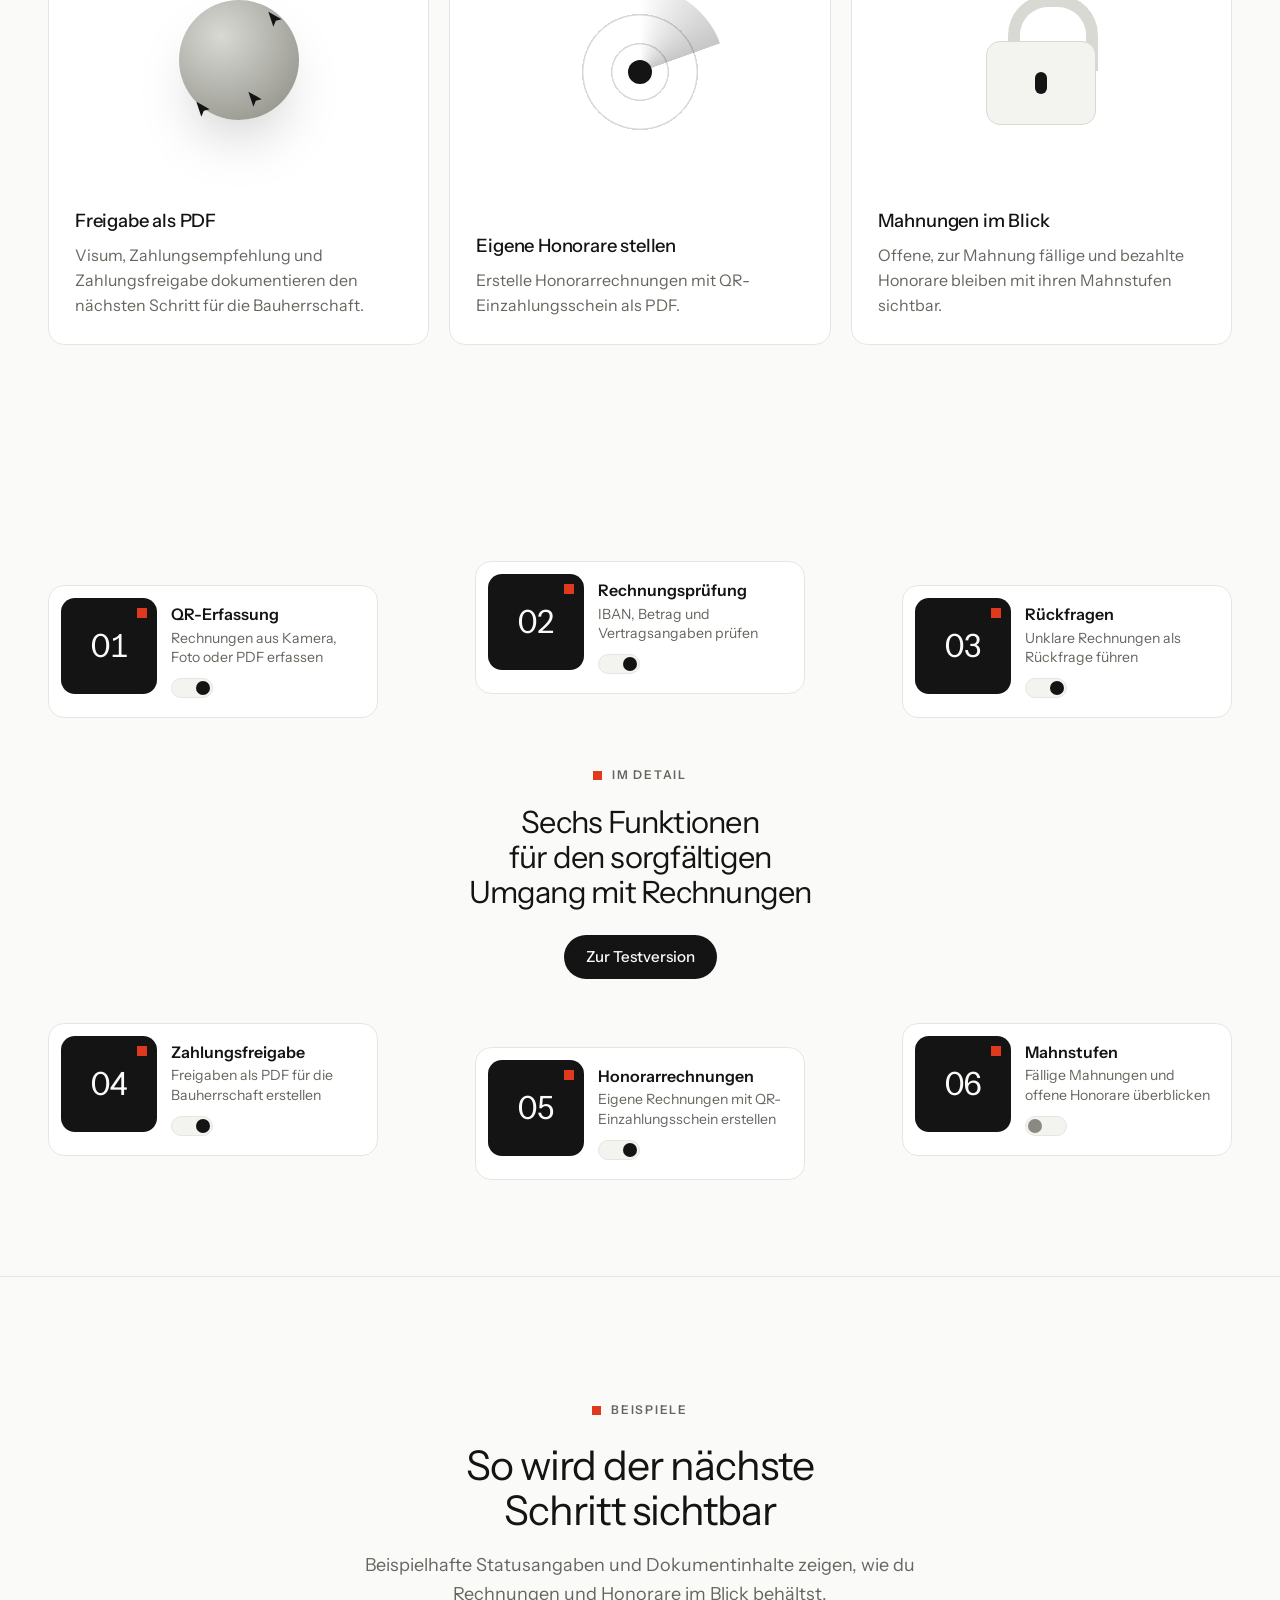
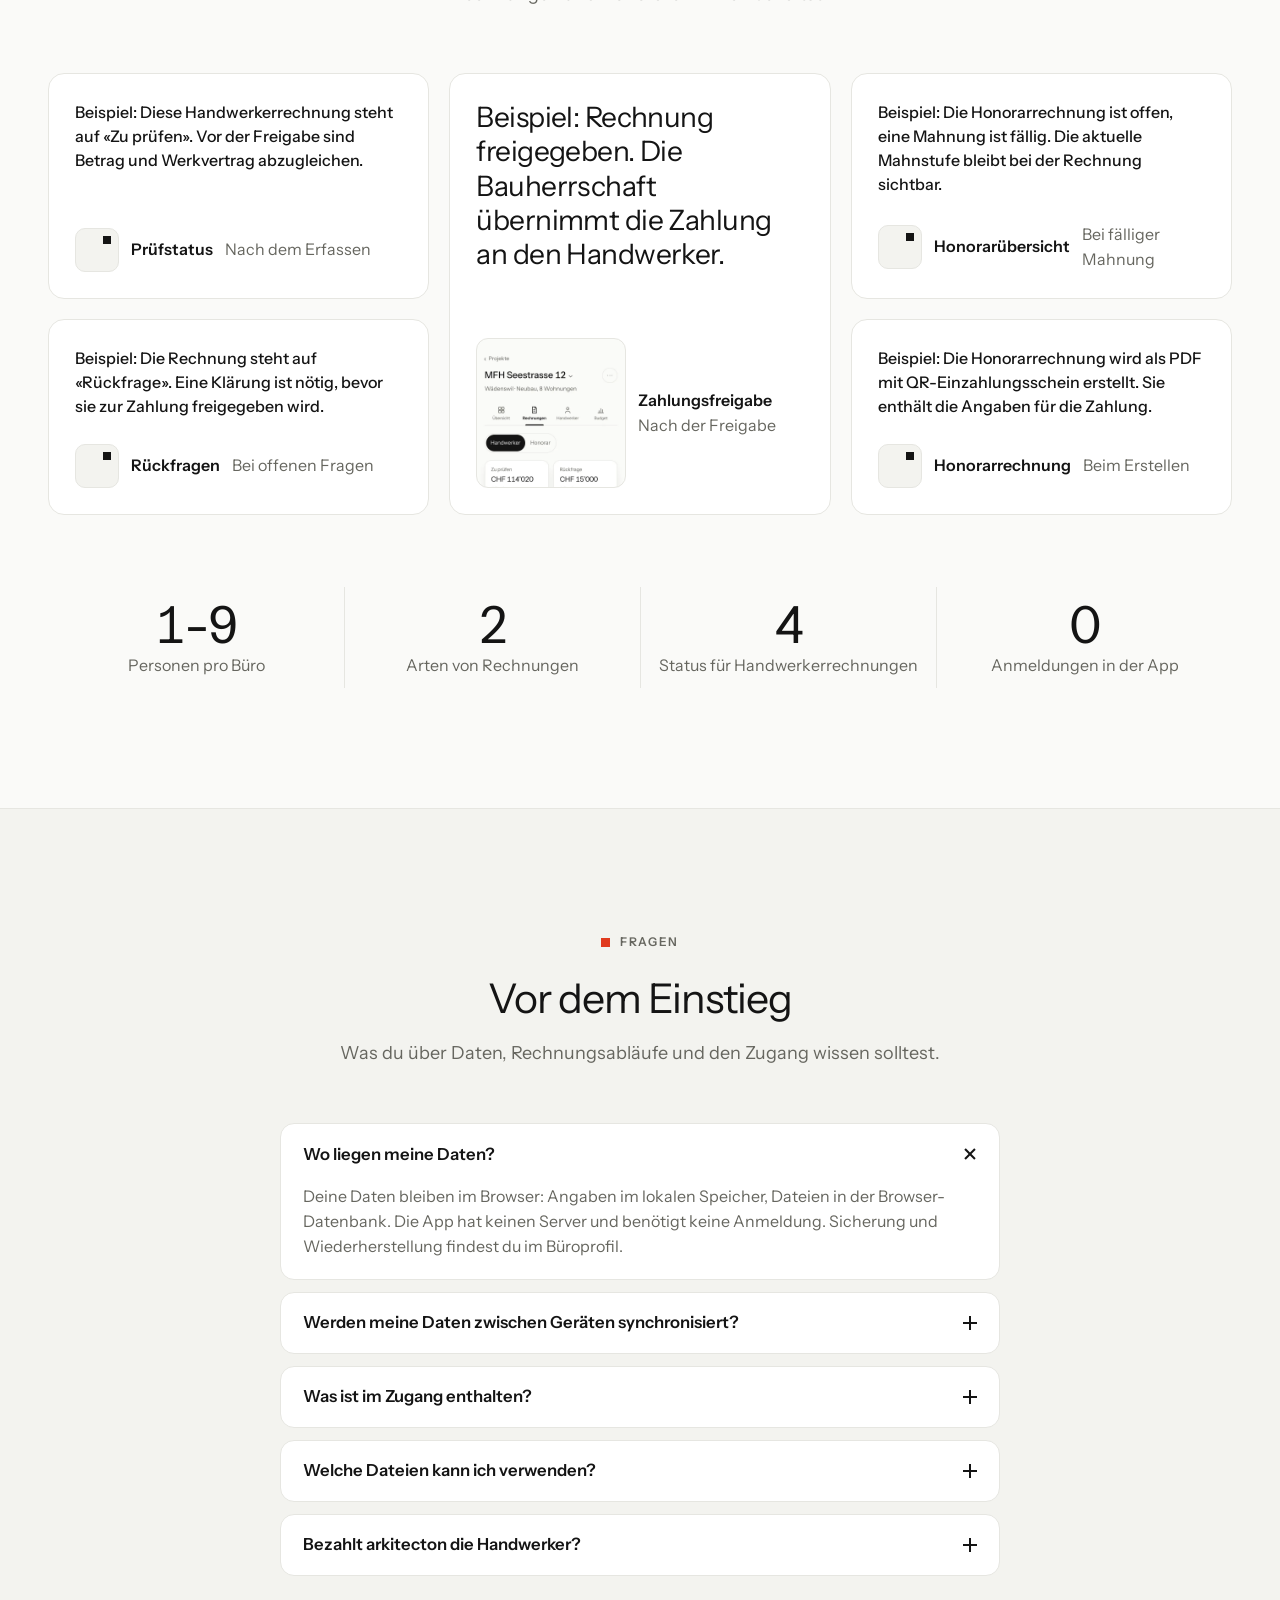
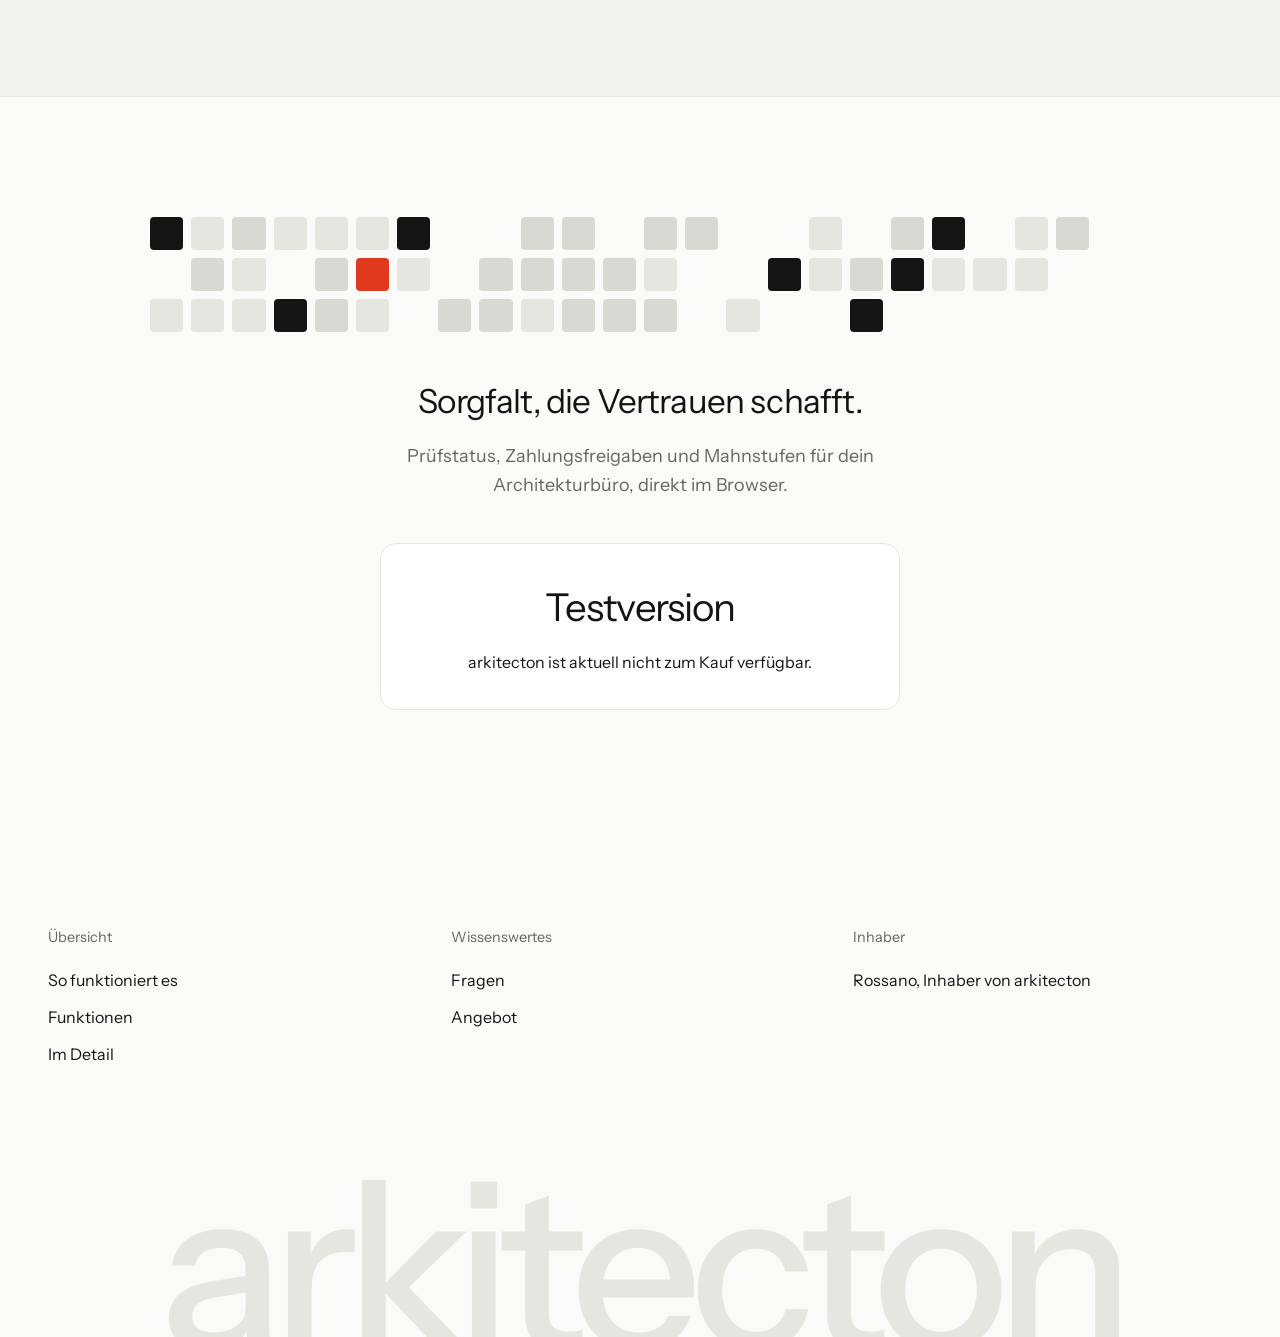
==== commit 7913a667: "Budget als BKP-Baum: Hauptgruppen und Zwischenstufen klappen auf Die BKP-Tabelle zeigt Hauptgruppe (" ====
--- a/app/index.html
+++ b/app/index.html
@@ -12,11 +12,11 @@
 <link rel="manifest" href="../manifest.webmanifest">
 <link rel="apple-touch-icon" href="../icon-180.png">
 <link rel="icon" type="image/png" href="../icon-192.png">
-<script src="../access.js?v=20261128d"></script>
+<script src="../access.js?v=20261128e"></script>
 <script>/* no valid access code: back to the start page, where the code is asked; checked again every minute */
 (function(){function go(){var s=ACCESS.state();if(s==="ok")return false;document.documentElement.style.visibility="hidden";location.replace("../?zugang="+(s==="expired"?"abgelaufen":"1"));return true;}if(!go())setInterval(go,60000);})();</script>
 <script>try{var t=localStorage.getItem("arkitecton:theme");if(t==="light"||t==="dark")document.documentElement.setAttribute("data-theme",t);}catch(e){}</script>
-<link rel="stylesheet" href="../styles.css?v=20261128d">
+<link rel="stylesheet" href="../styles.css?v=20261128e">
 </head>
 <body>
 <div class="app" id="app"><script>try{if(localStorage.getItem("arkitecton:nav")==="min")document.getElementById("app").classList.add("rail-min");}catch(e){}</script>
@@ -37,18 +37,18 @@
 </div>
 <div id="overlay"></div>
 <div id="toast" role="status" aria-live="polite"></div>
-<script src="../bkp.js?v=20261128d"></script>
-<script src="../js/01-core.js?v=20261128d"></script>
-<script src="../js/02-logic.js?v=20261128d"></script>
-<script src="../js/03-shell.js?v=20261128d"></script>
-<script src="../js/04-documents.js?v=20261128d"></script>
-<script src="../js/05-pdf.js?v=20261128d"></script>
-<script src="../js/06-views.js?v=20261128d"></script>
-<script src="../js/07-invoices.js?v=20261128d"></script>
-<script src="../js/08-forms.js?v=20261128d"></script>
-<script src="../js/09-seal.js?v=20261128d"></script>
-<script src="../js/10-scan.js?v=20261128d"></script>
-<script src="../js/11-bids.js?v=20261128d"></script>
-<script src="../app.js?v=20261128d"></script>
+<script src="../bkp.js?v=20261128e"></script>
+<script src="../js/01-core.js?v=20261128e"></script>
+<script src="../js/02-logic.js?v=20261128e"></script>
+<script src="../js/03-shell.js?v=20261128e"></script>
+<script src="../js/04-documents.js?v=20261128e"></script>
+<script src="../js/05-pdf.js?v=20261128e"></script>
+<script src="../js/06-views.js?v=20261128e"></script>
+<script src="../js/07-invoices.js?v=20261128e"></script>
+<script src="../js/08-forms.js?v=20261128e"></script>
+<script src="../js/09-seal.js?v=20261128e"></script>
+<script src="../js/10-scan.js?v=20261128e"></script>
+<script src="../js/11-bids.js?v=20261128e"></script>
+<script src="../app.js?v=20261128e"></script>
 </body>
 </html>
--- a/styles.css
+++ b/styles.css
@@ -1399,3 +1399,17 @@
   .kvprev .kvr input[type=checkbox]{grid-area:c}.kvprev .kvr .kvc{grid-area:k;font-size:.8125rem}.kvprev .kvr .kvn{grid-area:n}.kvprev .kvr .kva{grid-area:a}
   .kvprev .kvh{grid-template-columns:30px minmax(0,1fr) 108px;gap:8px}.kvprev .kvh span:nth-child(3){display:none}
   .kvprev .kvt{grid-template-columns:30px minmax(0,1fr) 108px;gap:8px}.kvprev .kvt span:first-child{display:none}}
+
+/* BKP tree: main group, group and item rows open and close; deeper levels are indented */
+button.bgroup{font:inherit;color:inherit;background:none;border:0;border-bottom:1px solid var(--ink);width:100%;text-align:left;cursor:pointer;min-height:44px}
+button.bgroup:focus-visible{outline:2px solid var(--ink);outline-offset:-2px}
+.bgroup .gn{display:flex;align-items:baseline;gap:8px;padding-left:calc(var(--lv,0) * 18px)}
+.bgroup .car{flex:none;width:7px;height:7px;border-right:1.5px solid currentColor;border-bottom:1.5px solid currentColor;transform:translateY(-2px) rotate(-45deg);transition:transform .15s}
+.bgroup[aria-expanded="true"] .car{transform:translateY(-4px) rotate(45deg)}
+.bgroup:not(.lv0){padding:14px 4px 10px;border-bottom:1px solid var(--line);font-weight:500}
+.bgroup:not(.lv0) .code{color:var(--muted)}
+.bgroup:not(.lv0) .kvc,.bgroup:not(.lv0) .nums{color:var(--muted)}
+.btable .brow>div{padding-left:calc(var(--lv,0) * 18px)}
+@media (max-width:820px){.bgroup .gn,.btable .brow>div{padding-left:calc(var(--lv,0) * 10px)}}
+.bgroup .gsub{display:none}
+@media (max-width:820px){.bgroup .gsub{display:block;font-weight:400;font-size:.8125rem;color:var(--muted);margin-top:2px}}
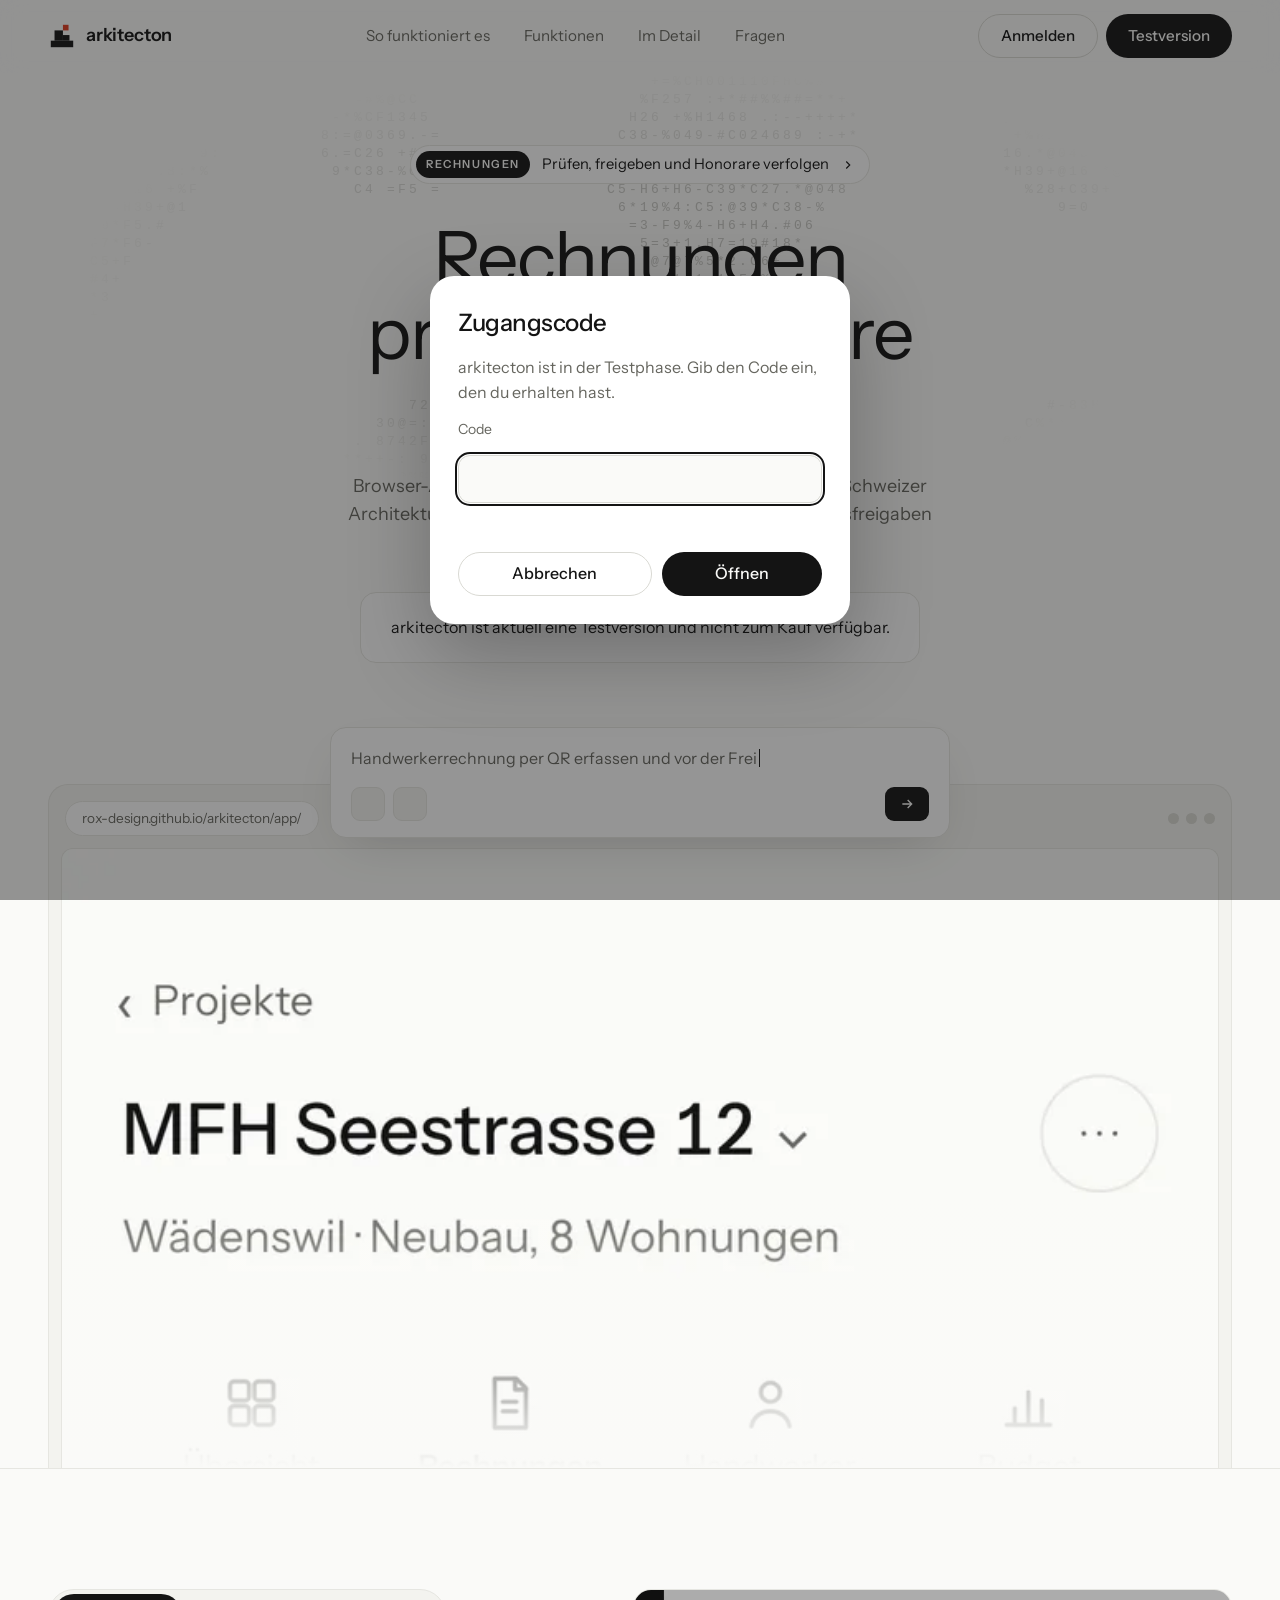
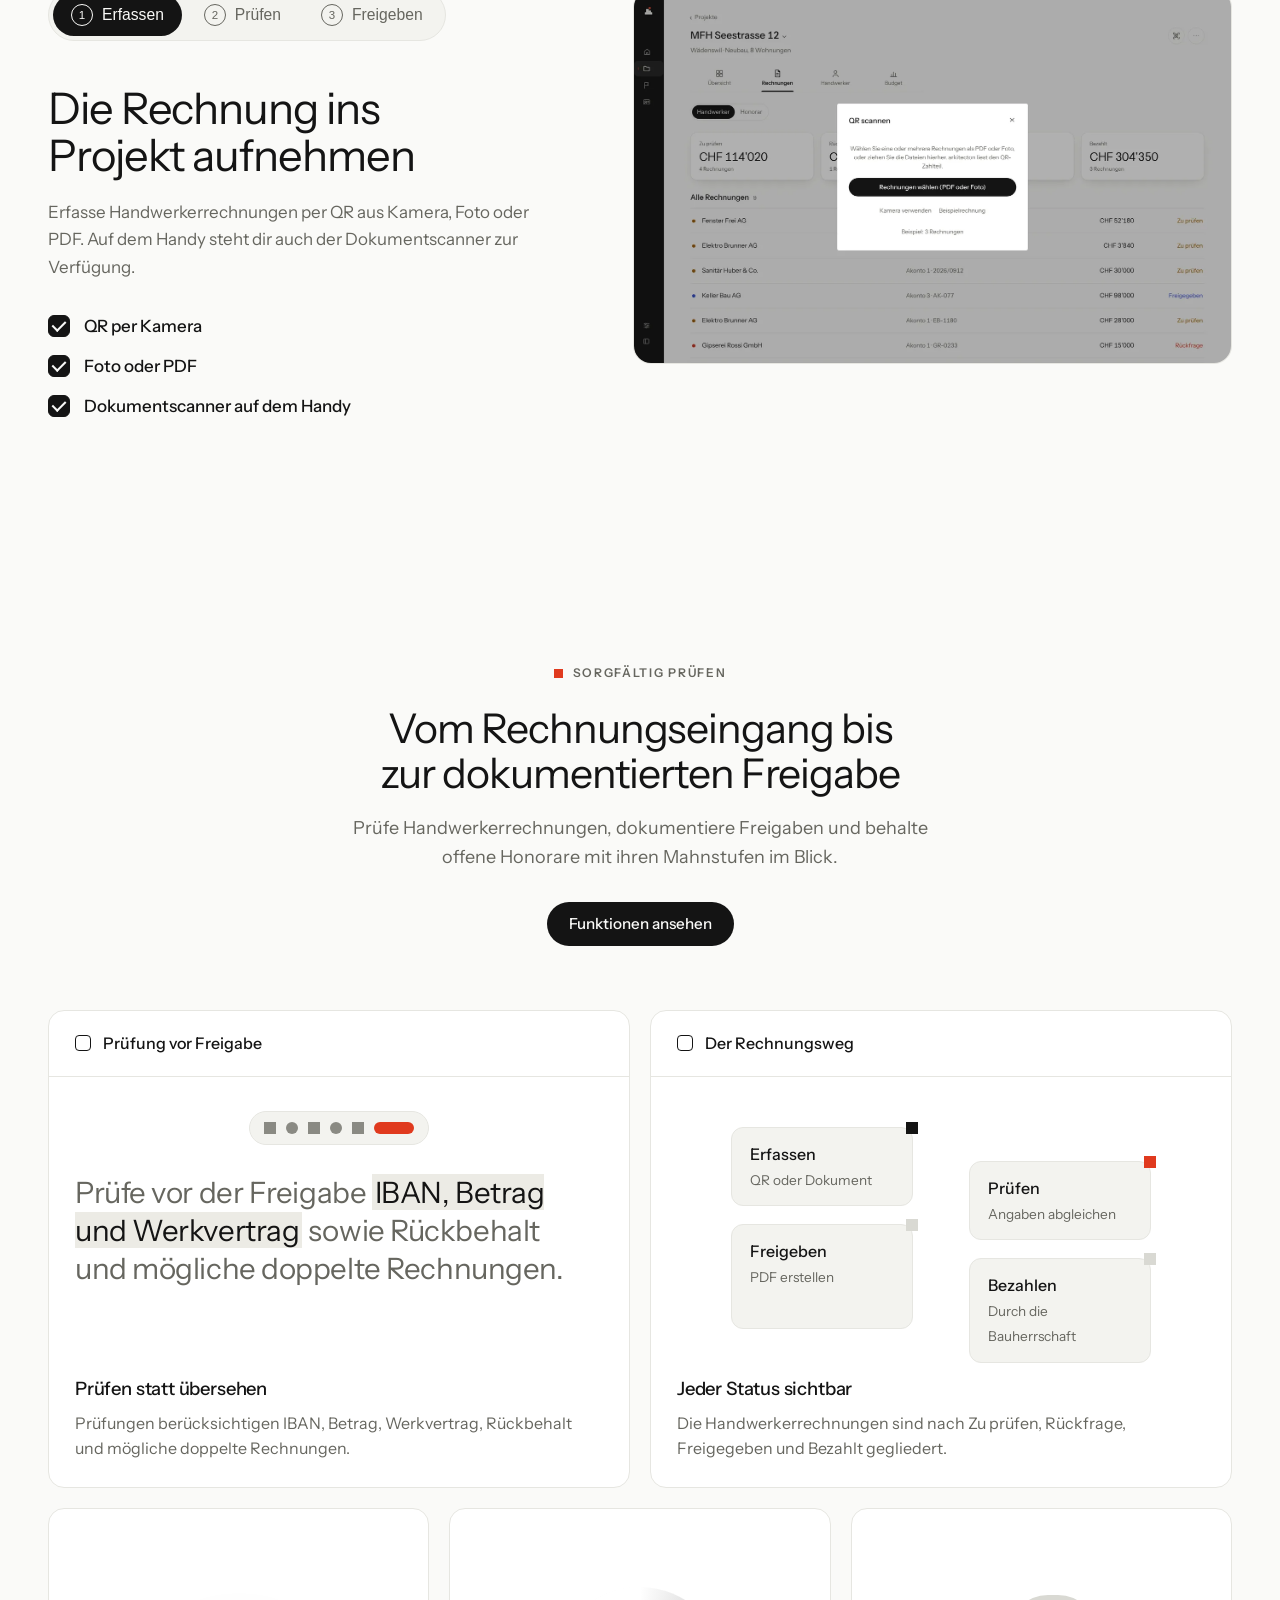
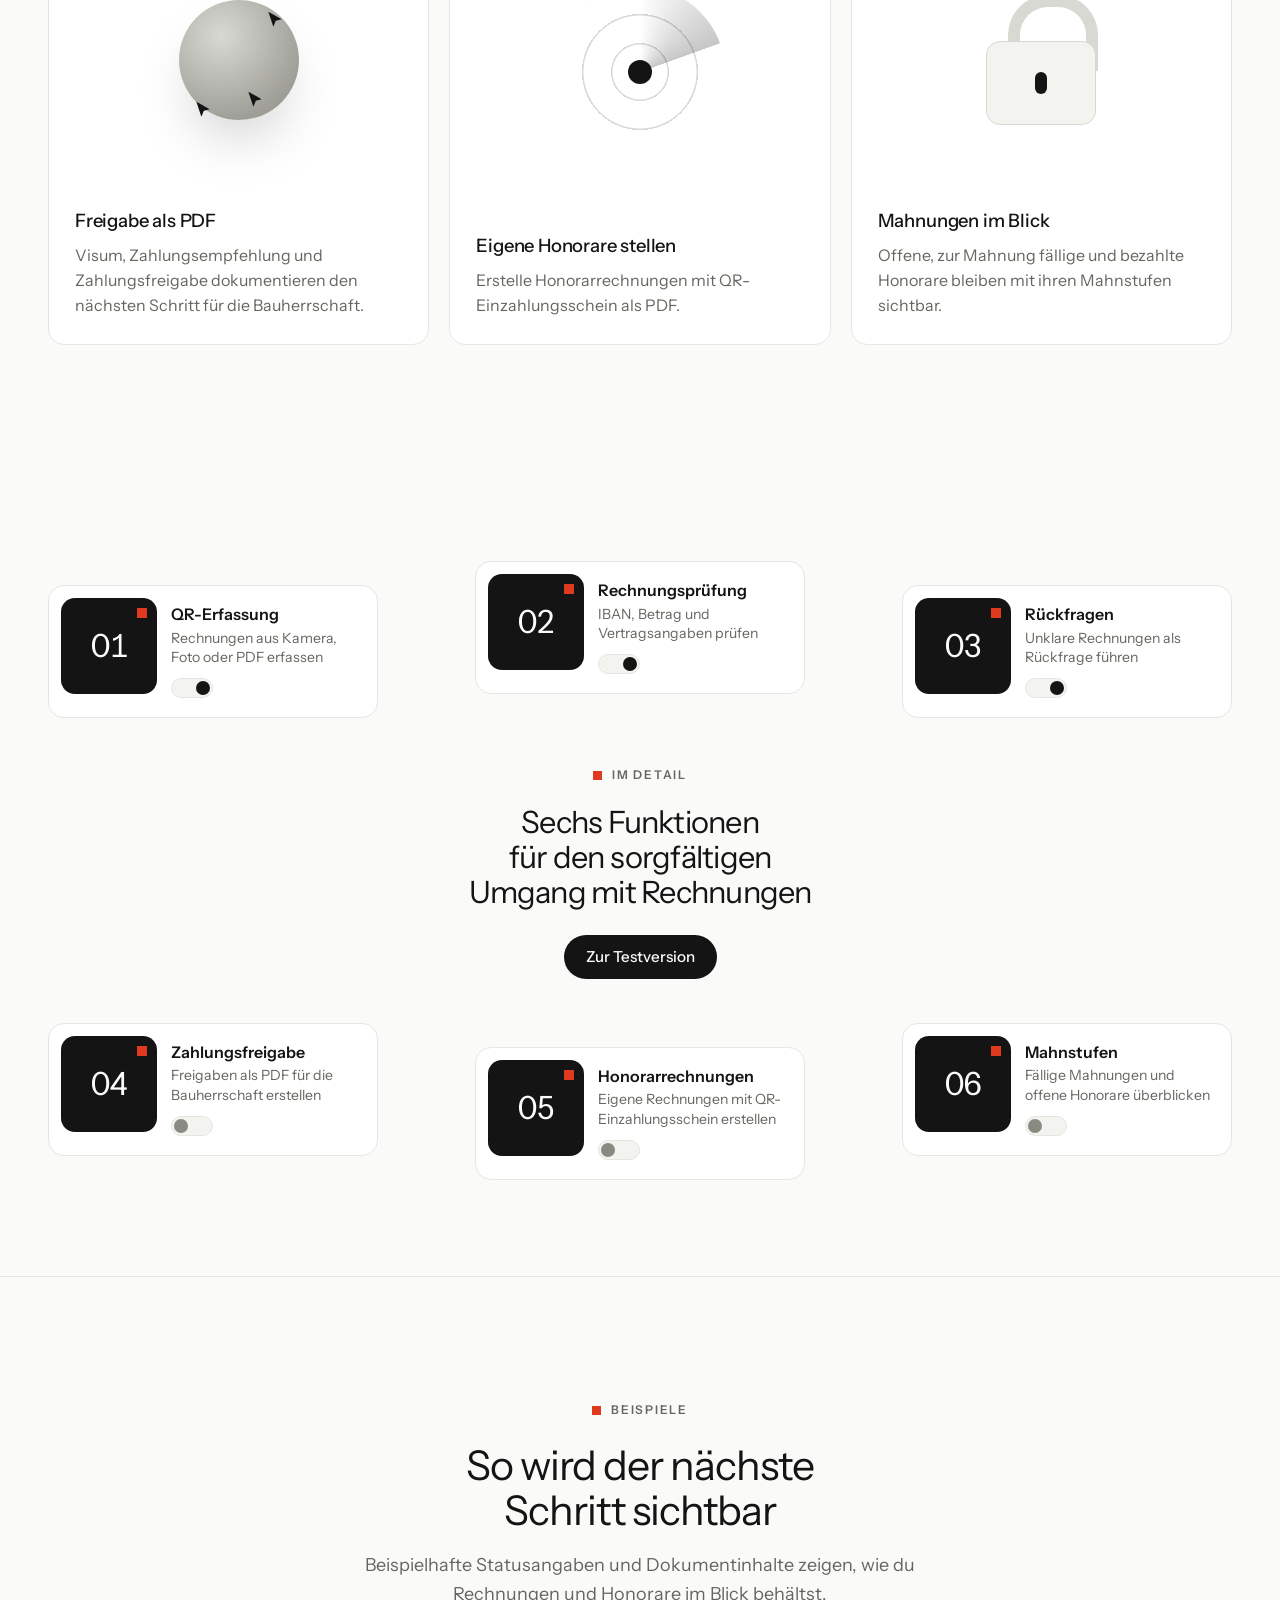
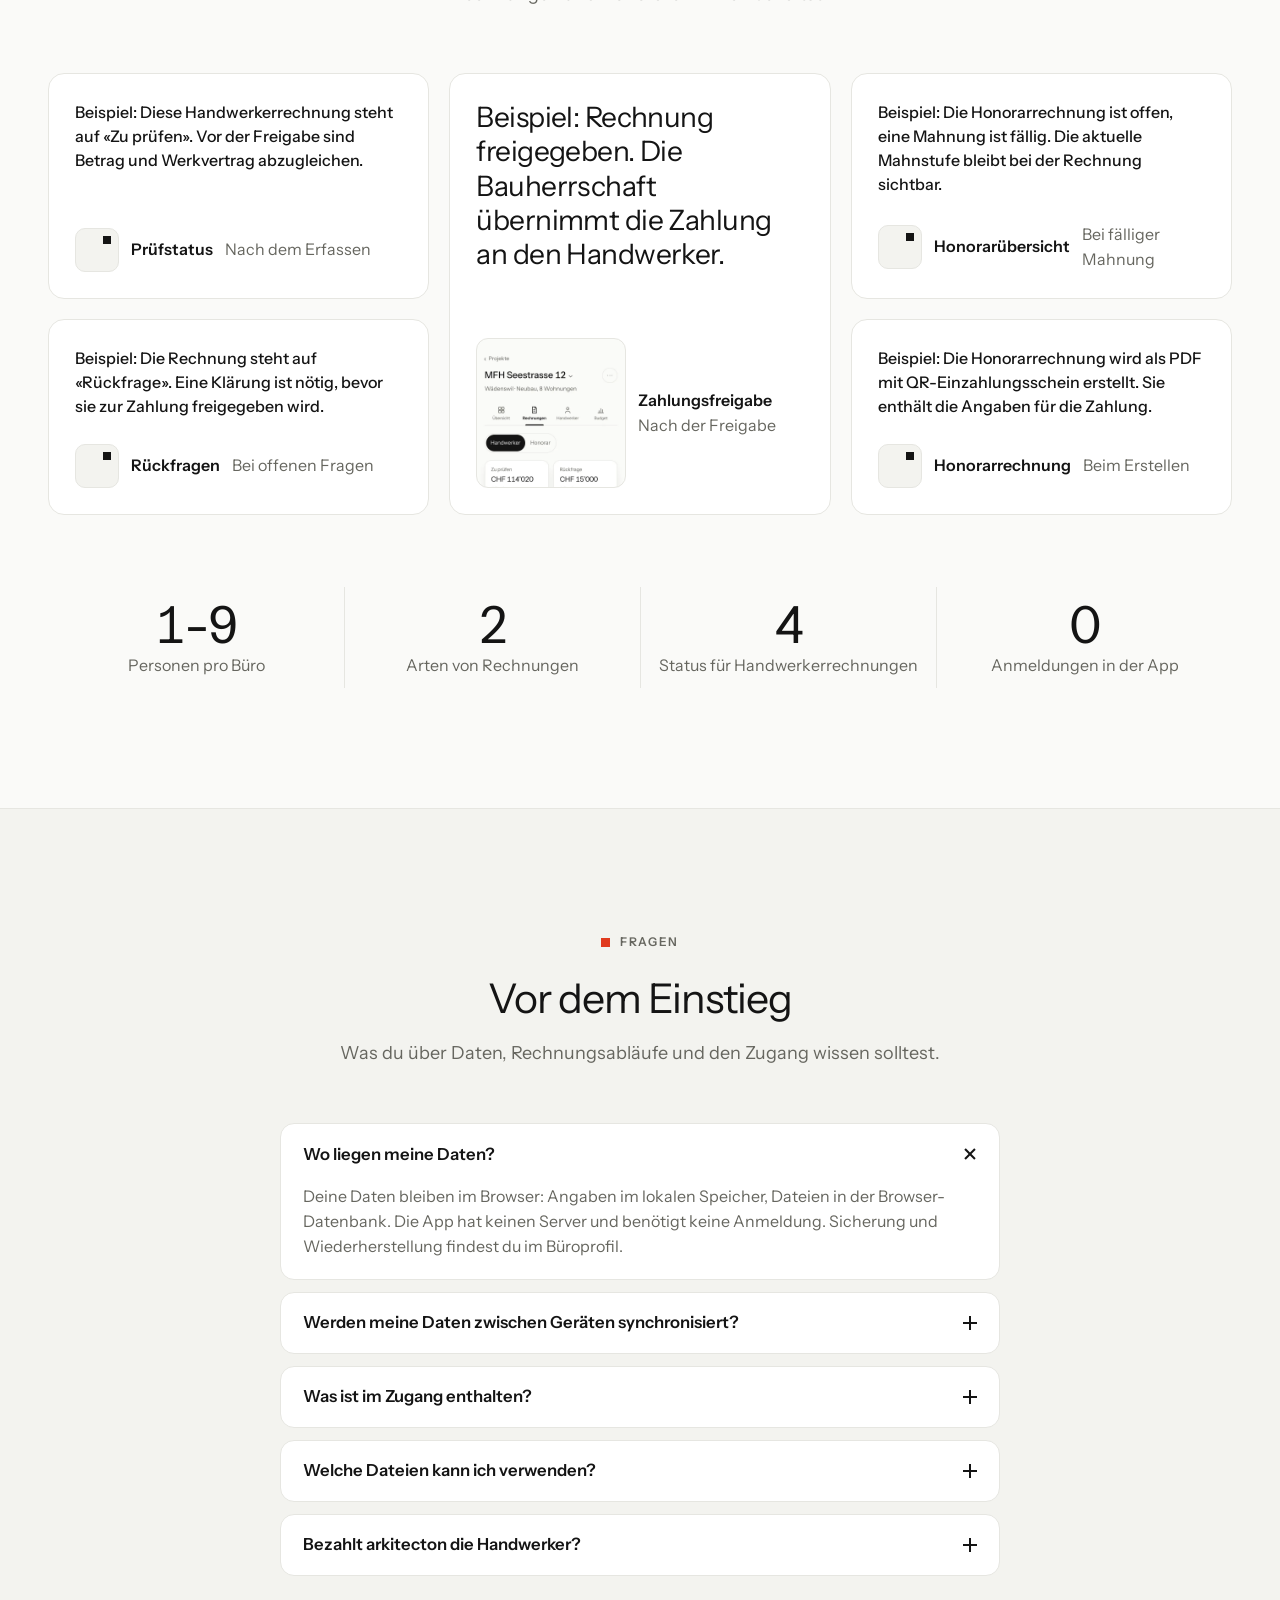
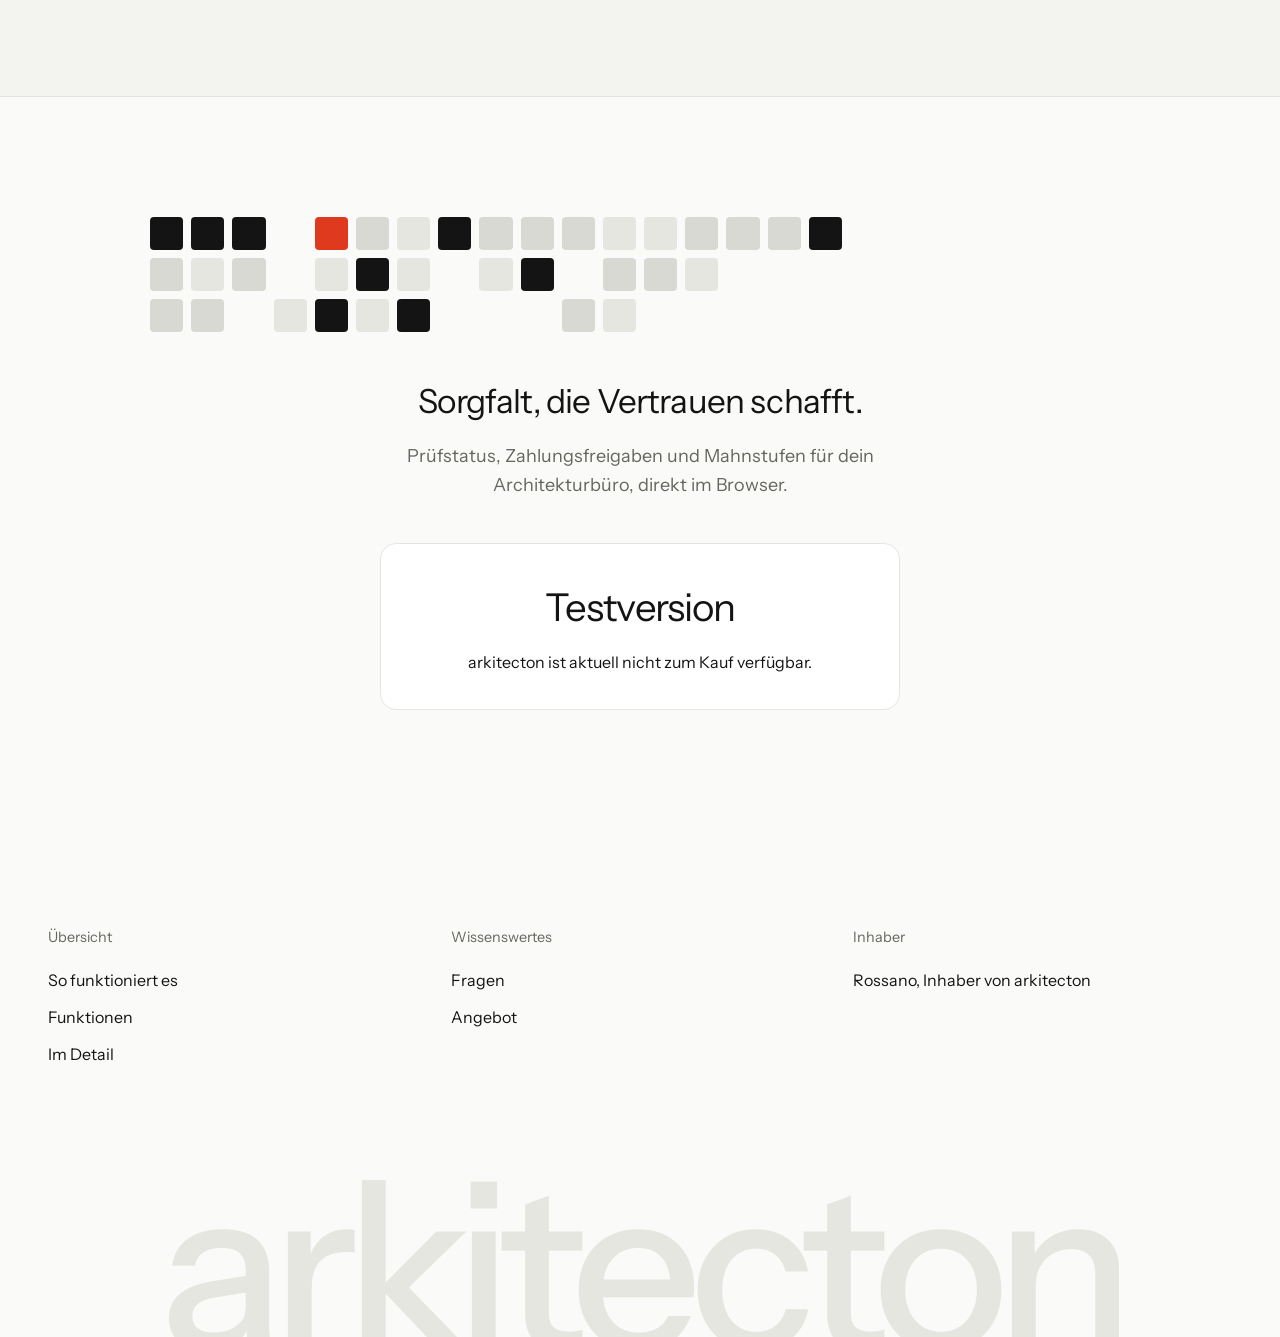
==== commit 4a286516: "Kostenstand-PDF mit Hauptgruppen und Gruppen samt Zwischensummen; Excel-Exporte nach BKP gegliedert " ====
--- a/app/index.html
+++ b/app/index.html
@@ -12,11 +12,11 @@
 <link rel="manifest" href="../manifest.webmanifest">
 <link rel="apple-touch-icon" href="../icon-180.png">
 <link rel="icon" type="image/png" href="../icon-192.png">
-<script src="../access.js?v=20261128e"></script>
+<script src="../access.js?v=20261128f"></script>
 <script>/* no valid access code: back to the start page, where the code is asked; checked again every minute */
 (function(){function go(){var s=ACCESS.state();if(s==="ok")return false;document.documentElement.style.visibility="hidden";location.replace("../?zugang="+(s==="expired"?"abgelaufen":"1"));return true;}if(!go())setInterval(go,60000);})();</script>
 <script>try{var t=localStorage.getItem("arkitecton:theme");if(t==="light"||t==="dark")document.documentElement.setAttribute("data-theme",t);}catch(e){}</script>
-<link rel="stylesheet" href="../styles.css?v=20261128e">
+<link rel="stylesheet" href="../styles.css?v=20261128f">
 </head>
 <body>
 <div class="app" id="app"><script>try{if(localStorage.getItem("arkitecton:nav")==="min")document.getElementById("app").classList.add("rail-min");}catch(e){}</script>
@@ -37,18 +37,18 @@
 </div>
 <div id="overlay"></div>
 <div id="toast" role="status" aria-live="polite"></div>
-<script src="../bkp.js?v=20261128e"></script>
-<script src="../js/01-core.js?v=20261128e"></script>
-<script src="../js/02-logic.js?v=20261128e"></script>
-<script src="../js/03-shell.js?v=20261128e"></script>
-<script src="../js/04-documents.js?v=20261128e"></script>
-<script src="../js/05-pdf.js?v=20261128e"></script>
-<script src="../js/06-views.js?v=20261128e"></script>
-<script src="../js/07-invoices.js?v=20261128e"></script>
-<script src="../js/08-forms.js?v=20261128e"></script>
-<script src="../js/09-seal.js?v=20261128e"></script>
-<script src="../js/10-scan.js?v=20261128e"></script>
-<script src="../js/11-bids.js?v=20261128e"></script>
-<script src="../app.js?v=20261128e"></script>
+<script src="../bkp.js?v=20261128f"></script>
+<script src="../js/01-core.js?v=20261128f"></script>
+<script src="../js/02-logic.js?v=20261128f"></script>
+<script src="../js/03-shell.js?v=20261128f"></script>
+<script src="../js/04-documents.js?v=20261128f"></script>
+<script src="../js/05-pdf.js?v=20261128f"></script>
+<script src="../js/06-views.js?v=20261128f"></script>
+<script src="../js/07-invoices.js?v=20261128f"></script>
+<script src="../js/08-forms.js?v=20261128f"></script>
+<script src="../js/09-seal.js?v=20261128f"></script>
+<script src="../js/10-scan.js?v=20261128f"></script>
+<script src="../js/11-bids.js?v=20261128f"></script>
+<script src="../app.js?v=20261128f"></script>
 </body>
 </html>
